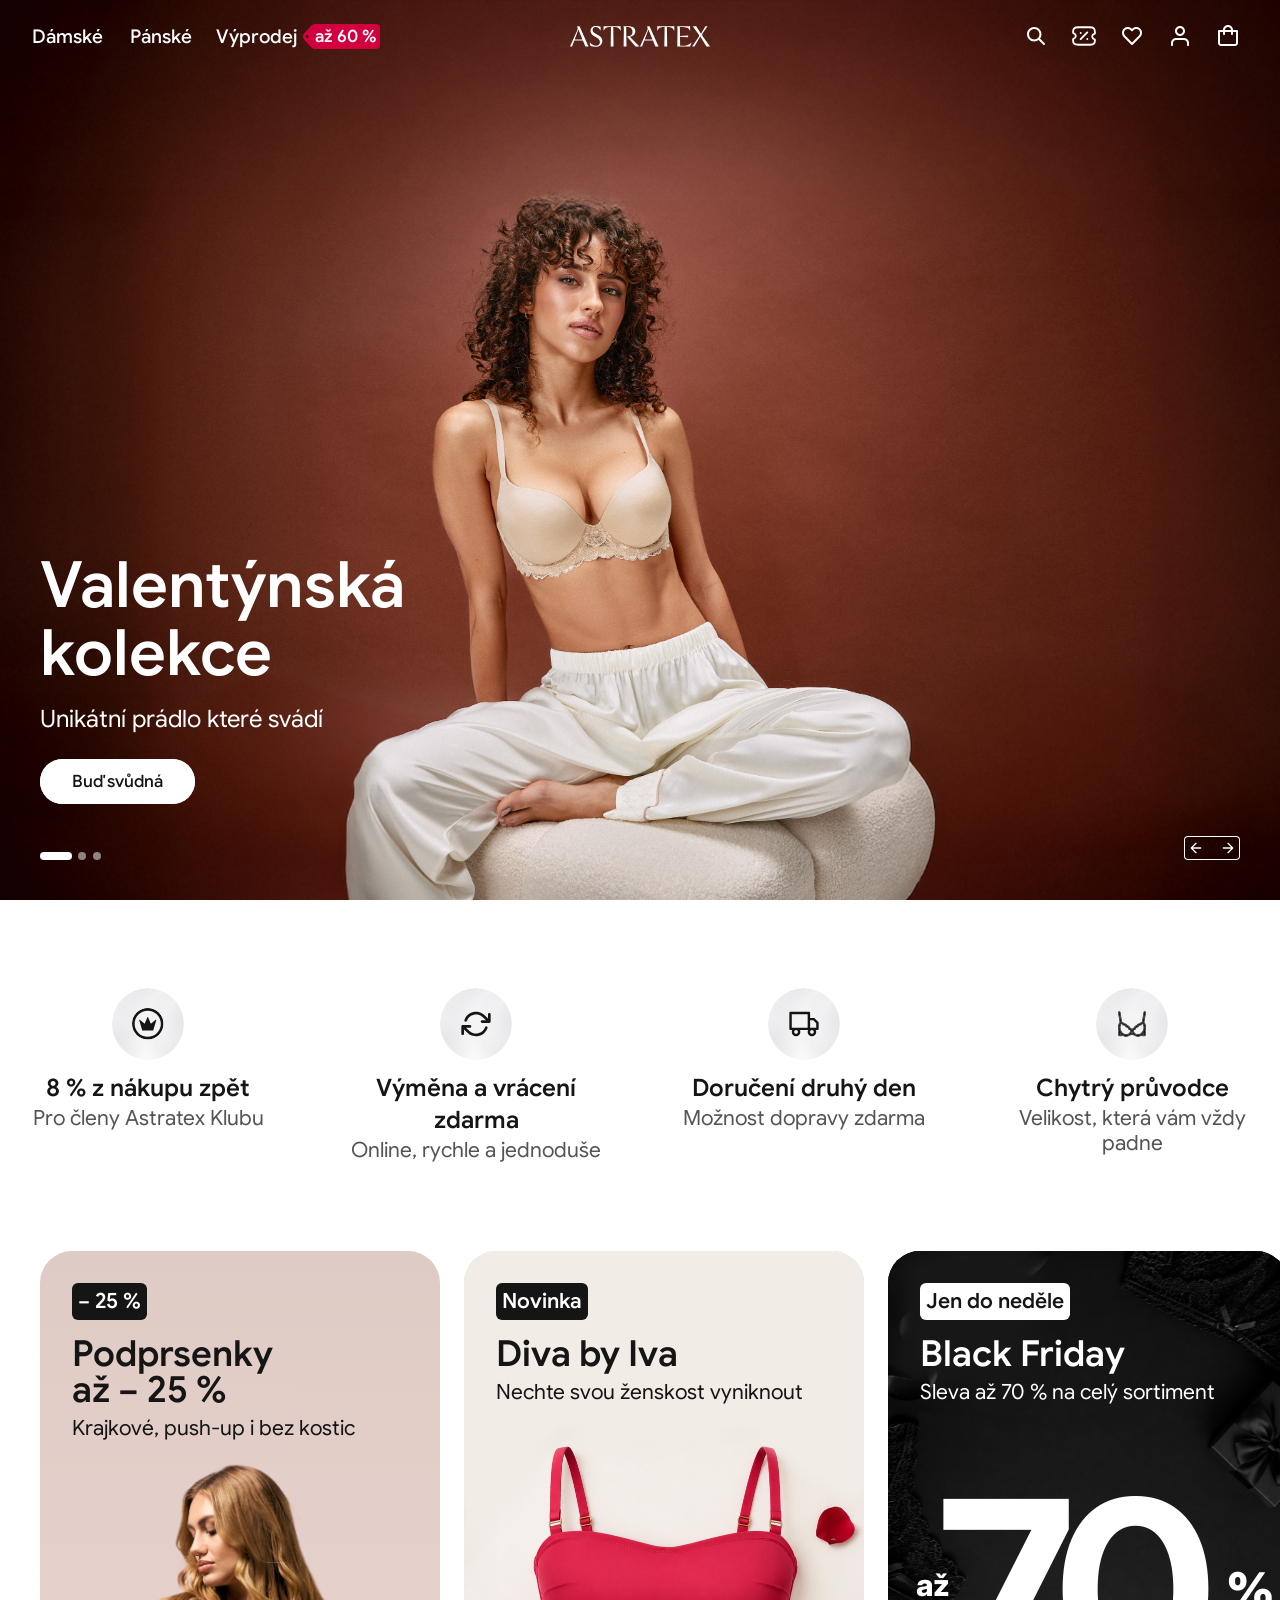
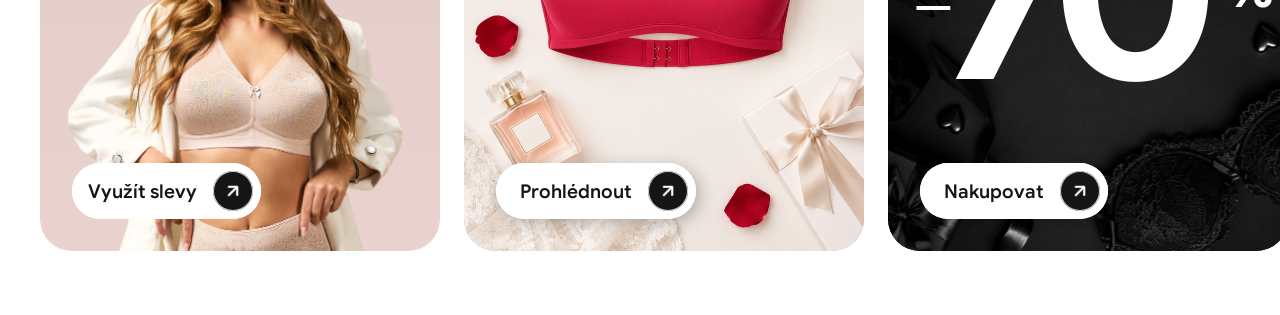
==== index.html @ abe383d7 "Kupónová karta pod USP a nadpisy na 36 Šestá karta (522:2642) před prázdnými placeholdery: tatáž fot" ====
<!DOCTYPE html>
<html lang="cs">
<head>
<meta charset="UTF-8">
<meta name="viewport" content="width=device-width, initial-scale=1">
<!-- Rozpracovaný prototyp: dostupný přes odkaz, ale ne přes vyhledávače. -->
<meta name="robots" content="noindex, nofollow">
<title>Astratex — Valentýnská kolekce</title>
<link rel="preconnect" href="https://fonts.googleapis.com">
<link rel="preconnect" href="https://fonts.gstatic.com" crossorigin>
<link href="https://fonts.googleapis.com/css2?family=Inter:wght@400;500;600&display=swap" rel="stylesheet">
<link rel="stylesheet" href="styles.css">
<noscript><style>
  /* The top bar is held hidden for its entrance, which the carousel script
     releases. With no script to release it, there is no entrance. */
  .page[data-intro="hold"] .topbar { opacity: 1; }
</style></noscript>
</head>
<body>

<!-- desktop 1920px_2 · 244:4380 (slide 1) / 209:15132 (slide 2)
     data-ink says which ink the current slide's photo calls for:
     "light" = white type over the dark photo, "dark" = near-black type
     over the ivory photo. The JS carousel flips it with the slide. -->
<div class="page" data-ink="light" data-intro="hold" data-hero="full" data-node-id="244:4380">

  <!-- ============ Frame 947 — HERO CAROUSEL · 244:4381 / 209:15134 ============ -->
  <section class="hero" data-node-id="244:4381" aria-roledescription="carousel" aria-label="Kampaně">

    <!-- Slides. Each one carries its own Figma crop (--zoom / --tx / --ty,
         see styles.css) so the photo sits exactly where the design puts it. -->
    <div class="hero__slides">
      <div class="hero__slide is-active" data-slide="0" data-ink="light"
           data-node-id="244:4382" data-name="d17221a_bezova_0837_Edit 1"
           role="group" aria-roledescription="slide" aria-label="1 z 3">
        <img src="assets/hero-1.png" alt="">
      </div>
      <div class="hero__slide" data-slide="1" data-ink="light"
           data-node-id="296:9612" data-name="6035_1_cernoruzova+6080_cernoruzova-19385_edit 2"
           role="group" aria-roledescription="slide" aria-label="2 z 3">
        <img src="assets/hero-3.jpg" alt="">
      </div>
      <div class="hero__slide" data-slide="2" data-ink="dark"
           data-node-id="209:15510" data-name="10910_slonovakost+10901_kal_slonovakost_0406_edit 1"
           role="group" aria-roledescription="slide" aria-label="3 z 3">
        <img src="assets/hero-2.png" alt="">
      </div>
    </div>

    <!-- 244:4383 / 209:15136 -->
    <div class="hero__inner" data-node-id="244:4383">

      <!-- 244:4384 / 209:15137
           Both slides' copy lives here, stacked in one grid cell and
           cross-faded with the photo. Each set is two title lines, one
           subtitle line and a CTA, so the block keeps the same height and
           its baseline stays put through the transition. Pagination sedí
           pod stackem, takže se nehýbe. -->
      <div class="hero__left" data-node-id="244:4384">
        <div data-node-id="244:4385">
          <!-- 244:4386 -->
          <div class="hero__stack" data-node-id="244:4386">

            <div class="hero__set is-active" data-for-slide="0">
              <!-- 244:4387 -->
              <div class="hero__copy" data-node-id="244:4387">
                <p class="hero__title" data-node-id="244:4388">Valentýnská kolekce</p>
                <p class="hero__subtitle" data-node-id="244:4389">Unikátní prádlo které svádí</p>
              </div>
              <!-- kód+cta · 244:4390 -->
              <div class="hero__ctaRow" data-node-id="244:4390">
                <a class="cta" href="#" data-node-id="244:4395">
                  <span class="cta__label" data-node-id="244:4396">Buď svůdná</span>
                </a>
              </div>
            </div>

            <div class="hero__set" data-for-slide="1">
              <!-- 296:9512 -->
              <div class="hero__copy" data-node-id="296:9512">
                <p class="hero__title" data-node-id="296:9513">Krajka,<br>která padne</p>
                <p class="hero__subtitle" data-node-id="296:9514">Sladěné sety podprsenek a kalhotek</p>
              </div>
              <!-- kód+cta · 296:9515 -->
              <div class="hero__ctaRow" data-node-id="296:9515">
                <a class="cta" href="#" data-node-id="296:9520">
                  <span class="cta__label" data-node-id="296:9521">Vybrat set</span>
                </a>
              </div>
            </div>

            <div class="hero__set" data-for-slide="2">
              <!-- 209:15140 -->
              <div class="hero__copy" data-node-id="209:15140">
                <p class="hero__title" data-node-id="209:15141">Nákupní dny<br>Astratex -25 %</p>
                <p class="hero__subtitle" data-node-id="209:15142">Vaše oblíbené kousky teď výhodněji</p>
              </div>
              <!-- kód+cta · 209:15143 -->
              <div class="hero__ctaRow" data-node-id="209:15143">
                <a class="cta" href="#" data-node-id="209:15148">
                  <span class="cta__label" data-node-id="209:15149">Nakupovat</span>
                </a>
              </div>
            </div>

          </div>

          <!-- Pagination dots · 342:2116 — nově pod tlačítkem, 40px od CTA.
               Jedna tečka na slide; aktivní se roztáhne z 8px tečky na 32px. -->
          <div class="dots" data-node-id="342:2116" role="tablist" aria-label="Slidy">
            <button class="dots__dot dots__dot--active" type="button" role="tab"
                    data-goto="0" aria-selected="true" aria-label="Slide 1" data-node-id="342:2117"></button>
            <button class="dots__dot" type="button" role="tab"
                    data-goto="1" aria-selected="false" aria-label="Slide 2" data-node-id="342:2118"></button>
            <button class="dots__dot" type="button" role="tab"
                    data-goto="2" aria-selected="false" aria-label="Slide 3" data-node-id="342:2119"></button>
          </div>
        </div>
      </div>

      <!-- Button / Sharp&Round · 344:3152 — 40 × 64 · pilulka · 1.5px bílý
           okraj · uvnitř tečka r4, která sjíždí dolů. Naznačuje, že se dá
           scrollovat; objeví se po pár sekundách a mizí, jakmile
           uživatel scrollne. -->
      <button class="scrollHint" type="button" data-scroll-hint
              aria-label="Posunout na obsah níže" data-node-id="344:3152">
        <span class="scrollHint__dot" aria-hidden="true"></span>
      </button>

      <!-- 244:4404 / 209:15157 -->
      <div class="hero__nav" data-node-id="244:4404">
        <!-- Pagination dots · 244:4405 / 209:15158 -->
        <div class="arrows" data-node-id="244:4405">
          <button class="arrows__btn" type="button" data-dir="-1" aria-label="Předchozí slide" data-node-id="244:4406">
            <span class="arrows__icon" data-node-id="244:4407"><img src="assets/icon-arrow-left-2.svg" alt=""></span>
          </button>
          <button class="arrows__btn arrows__btn--flip" type="button" data-dir="1" aria-label="Další slide" data-node-id="244:4408">
            <span class="arrows__icon" data-node-id="244:4409"><img src="assets/icon-arrow-left-2.svg" alt=""></span>
          </button>
        </div>
      </div>

    </div>
  </section>

  <!-- ============ Header / Top Bar / XL-XXL · 244:4434 / 209:15189 ============
       Icons ship as two exported sets — white (244:*) and near-black (209:*) —
       stacked and cross-faded, since each SVG carries its own baked-in fill. -->
  <header class="topbar" data-node-id="244:4434" data-name="Header / Top Bar / XL-XXL">

    <!-- Frame 848 · 244:4435 -->
    <div class="topbar__side" data-node-id="244:4435">

      <!-- Top Bar Item · 375:2973 — jen v mobilní šířce; na desktopu jsou
           místo něj odkazy Dámské / Pánské / Výprodej. -->
      <button class="action topbar__burger" type="button" aria-label="Menu"
              data-mobile-menu-trigger aria-haspopup="dialog" aria-expanded="false"
              aria-controls="mobile-menu" data-node-id="375:2973">
        <span class="action__icon inkSwap">
          <img class="ink ink--light" src="assets/ink-light/icon-burger.svg" alt="">
          <img class="ink ink--dark" src="assets/ink-dark/icon-burger.svg" alt="">
        </span>
      </button>

      <!-- Frame 26080071 · 244:4436 -->
      <nav class="topbar__nav" data-node-id="244:4436">
        <!-- Frame 260801354 · 244:4440 -->
        <div class="topbar__links" data-node-id="244:4440">
          <button class="topbar__link" type="button" data-menu-trigger data-text="Dámské"
                  aria-expanded="false" aria-controls="megamenu-damske"
                  data-node-id="244:4441"><span class="topbar__linkText">Dámské</span></button>
          <a class="topbar__link" href="#" data-node-id="244:4442"><span class="topbar__linkText">Pánské</span></a>
          <!-- Frame 26080109 · 244:4443 -->
          <div class="topbar__linkGroup" data-node-id="244:4443">
            <a class="topbar__link" href="#" data-node-id="244:4444"><span class="topbar__linkText">Výprodej</span></a>
            <!-- Category Tag · 244:4445 — same in both inks -->
            <div class="tag" data-node-id="244:4445" data-name="Category Tag">
              <div class="tag__arrow" data-node-id="244:4446" data-name="Vecotr_tag">
                <img src="assets/tag-arrow.svg" alt="">
              </div>
              <div class="tag__body" data-node-id="244:4448">
                <span class="tag__text" data-node-id="244:4449">až 60 %</span>
              </div>
            </div>
          </div>
        </div>

      </nav>
    </div>

    <!-- Frame 26080101 · 244:4453 -->
    <div class="topbar__logo" data-node-id="244:4453">
      <button type="button" class="logo inkSwap" data-node-id="244:4454" data-name="Logo"
              data-hero-toggle aria-pressed="false" aria-label="Astratex – přepnout rozložení hero">
        <img class="ink ink--light" src="assets/ink-light/logo.svg" alt="Astratex">
        <img class="ink ink--dark" src="assets/ink-dark/logo.svg" alt="">
      </button>
    </div>

    <!-- Frame 1422 · 244:4455 -->
    <div class="topbar__side topbar__side--end" data-node-id="244:4455">
      <!-- Frame 1346 · 244:4456 -->
      <div class="topbar__actions" data-node-id="244:4456">
        <!-- Top Bar Item · 342:2174 — hledání je nově jen ikona vpravo -->
        <button class="action action--rounded" type="button" aria-label="Hledat"
                data-search-trigger aria-haspopup="dialog" aria-expanded="false"
                aria-controls="search-panel" data-node-id="342:2174">
          <span class="action__icon inkSwap" data-node-id="342:2175">
            <img class="ink ink--light" src="assets/ink-light/icon-search.svg" alt="">
            <img class="ink ink--dark" src="assets/ink-dark/icon-search.svg" alt="">
          </span>
        </button>
        <button class="action action--rounded" type="button" aria-label="Kupóny" data-node-id="244:4458"
                data-drawer-trigger aria-haspopup="dialog" aria-expanded="false" aria-controls="drawer-coupons">
          <span class="action__icon inkSwap" data-node-id="244:4459">
            <img class="ink ink--light" src="assets/ink-light/icon-coupon.svg" alt="">
            <img class="ink ink--dark" src="assets/ink-dark/icon-coupon.svg" alt="">
          </span>
        </button>
        <button class="action" type="button" aria-label="Oblíbené" data-node-id="244:4463">
          <span class="action__icon inkSwap" data-node-id="I244:4463;2152:10684">
            <img class="ink ink--light" src="assets/ink-light/icon-heart.svg" alt="">
            <img class="ink ink--dark" src="assets/ink-dark/icon-heart.svg" alt="">
          </span>
        </button>
        <button class="action" type="button" aria-label="Účet" data-node-id="244:4462">
          <span class="action__icon inkSwap" data-node-id="I244:4462;2152:10684">
            <img class="ink ink--light" src="assets/ink-light/icon-user.svg" alt="">
            <img class="ink ink--dark" src="assets/ink-dark/icon-user.svg" alt="">
          </span>
        </button>
        <button class="action" type="button" aria-label="Košík" data-node-id="244:4464">
          <span class="action__icon inkSwap" data-node-id="I244:4464;2152:10684">
            <img class="ink ink--light" src="assets/ink-light/icon-bag.svg" alt="">
            <img class="ink ink--dark" src="assets/ink-dark/icon-bag.svg" alt="">
          </span>
        </button>

        <!-- Tooltip ke kupónům · 309:10360 — vyjede sám po dojetí hlavičky,
             ikonka pod ním přitom drží svůj hover stav. Karta je klikací
             (otevře stejný šuplík jako ikonka), křížek ji jen zavře. -->
        <div class="tip" data-coupon-tip data-node-id="309:10360">
          <button class="tip__card" type="button" data-tip-open
                  aria-label="Otevřít kupónové centrum" data-node-id="309:10362">
            <span class="tip__title" data-node-id="309:10363">Kupónové centrum</span>
            <span class="tip__text" data-node-id="309:10364">Všechny <span class="tip__link">kupóny</span> na jednom místě.</span>
          </button>
          <button class="tip__close" type="button" data-tip-close
                  aria-label="Zavřít" data-node-id="309:10365">
            <span class="tip__closeIcon" data-node-id="309:10366">
              <img src="assets/icon-cross-16.svg" alt="">
            </span>
          </button>
        </div>
      </div>
    </div>
  </header>

  <!-- ============ Mega menu — Dámské · 184:13463 ============
       Fixed under the top bar, on the same centred canvas. The overlay dims
       everything beneath it while the menu is open; header, sheet and overlay
       are driven together by menu.js. -->
  <div class="menu-overlay" data-menu-overlay aria-hidden="true"></div>

  <div class="megamenu" id="megamenu-damske" role="region" aria-label="Dámské"
       aria-hidden="true" data-node-id="184:13463">
    <div class="megamenu__inner">

      <!-- Frame 26080142 · 184:13464 — w 260 · col · gap 32 -->
      <div class="megamenu__primary megamenu__reveal" style="--i: 0" data-node-id="184:13464">
        <ul class="megamenu__cats">
          <li>
            <!-- Frame 26080148 · 184:13465 — gap 6 -->
            <a class="megamenu__cat megamenu__cat--current" href="#" data-node-id="184:13465">
              <span data-node-id="184:13466">Podprsenky</span>
              <img class="megamenu__catArrow" src="assets/menu/icon-arrow-right.svg" alt=""
                   data-node-id="184:13467" data-name="Icons / 24 / Arrow Right">
            </a>
          </li>
          <li><a class="megamenu__cat" href="#" data-node-id="184:13468"><span>Kalhotky</span><span class="megamenu__catHover" aria-hidden="true"></span></a></li>
          <li><a class="megamenu__cat" href="#" data-node-id="184:13469"><span>Plavky</span><span class="megamenu__catHover" aria-hidden="true"></span></a></li>
          <li><a class="megamenu__cat" href="#" data-node-id="184:13470"><span>Noční prádlo</span><span class="megamenu__catHover" aria-hidden="true"></span></a></li>
          <li><a class="megamenu__cat" href="#" data-node-id="184:13471"><span>Spodní prádlo</span><span class="megamenu__catHover" aria-hidden="true"></span></a></li>
          <li><a class="megamenu__cat" href="#" data-node-id="184:13472"><span>Oblečení</span><span class="megamenu__catHover" aria-hidden="true"></span></a></li>
          <li><a class="megamenu__cat megamenu__cat--sale" href="#" data-node-id="184:13473"><span>Výprodej</span><span class="megamenu__catHover" aria-hidden="true"></span></a></li>
          <li><a class="megamenu__cat megamenu__cat--happy" href="#" data-node-id="184:13474"><span>Šťastná stovka</span><span class="megamenu__catHover" aria-hidden="true"></span></a></li>
        </ul>

        <!-- Vector 1 · 208:14437 — 260 × 0, 1px N300 -->
        <span class="megamenu__divider" data-node-id="208:14437" aria-hidden="true">
          <img src="assets/menu/divider.svg" alt="">
        </span>

        <!-- Podle výztuže · 208:14438 — w 240 · gap 20 -->
        <div class="megamenu__group" data-node-id="208:14438">
          <p class="megamenu__label" data-node-id="208:14439">Pro zákazníky</p>
          <ul class="megamenu__links" data-node-id="208:14440">
            <li><a href="#" data-node-id="208:14441">Výměna a vrácení</a></li>
            <li><a href="#" data-node-id="208:14444">Kontakt</a></li>
            <li><a href="#" data-node-id="208:14447">Magazín</a></li>
          </ul>
        </div>
      </div>

      <!-- Frame 26080139 · 184:13475 — flex 1 · gap 80 -->
      <div class="megamenu__lists" data-node-id="184:13475">

        <!-- Podle výztuže · 184:13476 — w 240 · gap 20 -->
        <div class="megamenu__group megamenu__reveal" style="--i: 1" data-node-id="184:13476">
          <p class="megamenu__label" data-node-id="184:13477">Typ</p>
          <ul class="megamenu__links" data-node-id="184:13478">
            <li><a href="#" data-node-id="184:13479">Klasické</a></li>
            <li><a href="#" data-node-id="184:13482">Push-up</a></li>
            <li><a href="#" data-node-id="184:13485">Plunge</a></li>
            <li><a href="#" data-node-id="184:13488">Balconette &amp; Bardot</a></li>
            <li><a href="#" data-node-id="184:13491">Bralette</a></li>
            <li><a href="#" data-node-id="184:13494">Bez ramínek</a></li>
            <li><a href="#" data-node-id="184:13497">Doplňky</a></li>
          </ul>
        </div>

        <!-- Podle střihu · 184:13500 — w 240 · gap 20 -->
        <div class="megamenu__group megamenu__reveal" style="--i: 2" data-node-id="184:13500">
          <p class="megamenu__label" data-node-id="184:13501">Styl a funkce</p>
          <ul class="megamenu__links" data-node-id="184:13502">
            <li><a href="#" data-node-id="184:13503">Sportovní</a></li>
            <li><a href="#" data-node-id="184:13506">Kojicí</a></li>
            <li><a href="#" data-node-id="184:13509">Po ablaci</a></li>
            <li><a href="#" data-node-id="184:13512">Svůdné</a></li>
            <li><a href="#" data-node-id="184:13515">Zmenšující</a></li>
            <li><a href="#" data-node-id="184:13518">Nalepovací</a></li>
          </ul>
        </div>

        <!-- Frame 26080115 · 184:13521 — w 272 · gap 20 -->
        <div class="megamenu__group megamenu__group--search megamenu__reveal" style="--i: 3" data-node-id="184:13521">
          <p class="megamenu__label" data-node-id="184:13522">Lidé často hledají</p>
          <!-- Frame 26080149 · 184:13523 — wrap · gap 16 -->
          <ul class="megamenu__chips" data-node-id="184:13523">
            <li><a class="megamenu__chip" href="#" data-node-id="184:13524" data-name="Kategory">
              <img src="assets/menu/icon-search.svg" alt="" data-node-id="184:13525">
              <span data-node-id="184:13526">Bez kostic</span></a></li>
            <li><a class="megamenu__chip" href="#" data-node-id="184:13527" data-name="Kategory">
              <img src="assets/menu/icon-search.svg" alt="" data-node-id="184:13528">
              <span data-node-id="184:13529">Krajkové</span></a></li>
            <li><a class="megamenu__chip" href="#" data-node-id="184:13530" data-name="Kategory">
              <img src="assets/menu/icon-search.svg" alt="" data-node-id="184:13531">
              <span data-node-id="184:13532">Bezešvé</span></a></li>
            <li><a class="megamenu__chip" href="#" data-node-id="184:13533" data-name="Kategory">
              <img src="assets/menu/icon-search.svg" alt="" data-node-id="184:13534">
              <span data-node-id="184:13535">Nevyztužené krajkové</span></a></li>
          </ul>
        </div>
      </div>

      <!-- Frame 26080146 · 184:13536 — col · gap 32 · 400 × 225 tiles -->
      <div class="megamenu__promos megamenu__reveal" style="--i: 4" data-node-id="184:13536">
        <a class="searchBanner searchBanner--lace" href="#" data-node-id="184:13537">
          <span class="searchBanner__layers" aria-hidden="true">
            <span class="searchBanner__art searchBanner__art--lace">
              <img src="assets/banners/banner-lace-scene.png" alt="">
              <img src="assets/banners/banner-lace-model.png" alt="">
            </span>
          </span>
          <span class="searchBanner__text">
            <span class="searchBanner__title">Sleva 20 %</span>
            <span class="searchBanner__sub">na krajkové<br>spodní prádlo</span>
          </span>
          <span class="searchBanner__go" aria-hidden="true">
            <img src="assets/search/icon-arrow-right-20.svg" alt="">
          </span>
        </a>
        <a class="searchBanner searchBanner--sale" href="#" data-node-id="184:13538">
          <span class="searchBanner__layers" aria-hidden="true">
            <span class="searchBanner__art searchBanner__art--chair">
              <img src="assets/banners/banner-sale-chair.png" alt="">
            </span>
            <span class="searchBanner__art searchBanner__art--model">
              <img src="assets/banners/banner-sale-model.png" alt="">
            </span>
          </span>
          <span class="searchBanner__text searchBanner__text--wide">
            <span class="searchBanner__title">Sleva až 30 %</span>
            <span class="searchBanner__sub">na nezlevněné</span>
          </span>
          <span class="searchBanner__go" aria-hidden="true">
            <img src="assets/search/icon-arrow-right-20.svg" alt="">
          </span>
        </a>
      </div>

    </div>
  </div>

  <!-- ============ Drawer — Dostupné kupóny · Frame 4686 · 227:2570 ============
       460 × viewport height, fixed to the right edge. Opened by the coupon
       icon in the top bar; slides in from the right over a dimmer. Driven
       by drawer.js. -->
  <div class="drawer-overlay" data-drawer-overlay aria-hidden="true"></div>

  <aside class="drawer" id="drawer-coupons" role="dialog" aria-modal="true"
         aria-labelledby="drawer-coupons-title" aria-hidden="true" data-node-id="227:2570">

    <!-- Frame 260801335 · 227:2571 — pt24 · px24 · close right -->
    <div class="drawer__top drawer__reveal" style="--i: 0" data-node-id="227:2571">
      <button class="drawer__close" type="button" data-drawer-close
              aria-label="Zavřít" data-node-id="227:2572" data-name="Button / Round">
        <span class="drawer__closeIcon" aria-hidden="true" data-node-id="I227:2572;1980:392"></span>
      </button>
    </div>

    <!-- Frame 4652 · 227:2573 — scrolls · px32 · gap 27 -->
    <div class="drawer__scroll">
      <div class="drawer__content" data-node-id="227:2573">
        <h2 class="drawer__title drawer__reveal" style="--i: 0" id="drawer-coupons-title" data-node-id="227:2575">Dostupné kupóny</h2>

        <!-- 227:2578 — 396 · N50 · 1px N300 · r16 -->
        <article class="coupon drawer__reveal" style="--i: 1" data-node-id="227:2578">
          <div class="coupon__body" data-node-id="227:2579">
            <div class="coupon__meta" data-node-id="227:2589">
              <div class="coupon__lead" data-node-id="227:2590">
                <a class="coupon__category" href="#" data-node-id="227:2591">PODPRSENKY</a>
              </div>
              <span class="coupon__tag" data-node-id="233:2678" data-name="Property Tag">
                <img src="assets/drawer/icon-clock.svg" alt="" data-node-id="233:2679">
                <span data-node-id="233:2680">Končí za 2&nbsp;dny</span>
              </span>
            </div>
            <div class="coupon__text" data-node-id="227:2586">
              <h3 class="coupon__title" data-node-id="227:2587">25&nbsp;% na podprsenky</h3>
              <p class="coupon__desc" data-node-id="227:2588">Platí při nákupu nad 1&nbsp;499&nbsp;Kč. Nevztahuje se na slevy a produkty s označením PREMIUM nebo BESTSELLER.</p>
            </div>
          </div>
          <div class="coupon__actions" data-node-id="227:2593">
            <button class="coupon__code coupon__code--purple" type="button" data-node-id="227:2595">PODPRSENKY25</button>
            <button class="coupon__activate" type="button" data-node-id="227:2596">Aktivovat kupon</button>
          </div>
        </article>
        <!-- 227:2597 — 396 · N50 · 1px N300 · r16 -->
        <article class="coupon drawer__reveal" style="--i: 2" data-node-id="227:2597">
          <div class="coupon__body" data-node-id="227:2598">
            <div class="coupon__meta" data-node-id="233:2685">
              <div class="coupon__lead" data-node-id="233:2686">
                <a class="coupon__category" href="#" data-node-id="233:2687">PLAVKY</a>
              </div>
              <span class="coupon__validity" data-node-id="233:2693">do 30.9.</span>
            </div>
            <div class="coupon__text" data-node-id="227:2601">
              <h3 class="coupon__title" data-node-id="227:2603">50&nbsp;% na dvojdílné plavky</h3>
              <p class="coupon__desc" data-node-id="227:2604">Platí při nákupu nad 1&nbsp;499&nbsp;Kč.</p>
            </div>
          </div>
          <div class="coupon__actions" data-node-id="227:2609">
            <button class="coupon__code coupon__code--blue" type="button" data-node-id="227:2611">PLAVKY50</button>
            <button class="coupon__activate" type="button" data-node-id="227:2612">Aktivovat kupon</button>
          </div>
        </article>
        <!-- 227:2613 — 396 · N50 · 1px N300 · r16 -->
        <article class="coupon drawer__reveal" style="--i: 3" data-node-id="227:2613">
          <div class="coupon__body" data-node-id="227:2614">
            <div class="coupon__meta" data-node-id="233:2699">
              <div class="coupon__lead" data-node-id="233:2700">
                <a class="coupon__category" href="#" data-node-id="233:2701">DOPRAVA</a>
              </div>
              <span class="coupon__validity" data-node-id="233:2707">Bez omezení</span>
            </div>
            <div class="coupon__text" data-node-id="227:2617">
              <h3 class="coupon__title" data-node-id="227:2619">Doprava zdarma</h3>
              <p class="coupon__desc" data-node-id="227:2620">Platí při nákupu nad 500&nbsp;Kč.</p>
            </div>
          </div>
          <div class="coupon__actions" data-node-id="227:2621">
            <button class="coupon__code coupon__code--neutral" type="button" data-node-id="227:2623">DOPRAVAZDARMA</button>
            <span class="coupon__activate coupon__activate--active" data-node-id="227:2624">
              <img src="assets/drawer/icon-check.svg" alt="" data-node-id="227:2624-icon">Aktivní
            </span>
          </div>
        </article>
        <!-- 233:2713 — 396 · N50 · 1px N300 · r16 -->
        <article class="coupon drawer__reveal" style="--i: 4" data-node-id="233:2713">
          <div class="coupon__body" data-node-id="233:2714">
            <div class="coupon__meta" data-node-id="233:2715">
              <div class="coupon__lead" data-node-id="233:2716">
                <a class="coupon__category" href="#" data-node-id="233:2717">PLAVKY</a>
              </div>
              <span class="coupon__validity" data-node-id="233:2723">do 30.9.</span>
            </div>
            <div class="coupon__text" data-node-id="233:2724">
              <h3 class="coupon__title" data-node-id="233:2726">50&nbsp;% na dvojdílné plavky</h3>
              <p class="coupon__desc" data-node-id="233:2727">Platí při nákupu nad 1&nbsp;499&nbsp;Kč.</p>
            </div>
          </div>
          <div class="coupon__actions" data-node-id="233:2728">
            <button class="coupon__code coupon__code--blue" type="button" data-node-id="233:2730">PLAVKY50</button>
            <button class="coupon__activate" type="button" data-node-id="233:2731">Aktivovat kupon</button>
          </div>
        </article>
        <!-- 233:2740 — 396 · N50 · 1px N300 · r16 -->
        <article class="coupon drawer__reveal" style="--i: 5" data-node-id="233:2740">
          <div class="coupon__body" data-node-id="233:2741">
            <div class="coupon__meta" data-node-id="233:2742">
              <div class="coupon__lead" data-node-id="233:2743">
                <a class="coupon__category" href="#" data-node-id="233:2744">DOPRAVA</a>
              </div>
              <span class="coupon__validity" data-node-id="233:2746">do 30.9.</span>
            </div>
            <div class="coupon__text" data-node-id="233:2747">
              <h3 class="coupon__title" data-node-id="233:2749">Doprava zdarma</h3>
              <p class="coupon__desc" data-node-id="233:2750">Platí při nákupu nad 500&nbsp;Kč.</p>
            </div>
          </div>
          <div class="coupon__actions" data-node-id="233:2751">
            <button class="coupon__code coupon__code--neutral" type="button" data-node-id="233:2753">DOPRAVAZDARMA</button>
            <span class="coupon__activate coupon__activate--active" data-node-id="233:2754">
              <img src="assets/drawer/icon-check.svg" alt="" data-node-id="233:2754-icon">Aktivní
            </span>
          </div>
        </article>
      </div>
    </div>

    <!-- Rectangle 2625 · 227:2627 — 283px white fade: more below -->
    <div class="drawer__fade" aria-hidden="true" data-node-id="227:2627"></div>

    <!-- Rectangle 8 · 227:2626 — 4 × 64 thumb, 6px from the edge -->
    <div class="drawer__track" aria-hidden="true">
      <div class="drawer__thumb" data-node-id="227:2626"></div>
    </div>
  </aside>


  <!-- ============ Mobilní menu — step 11 · 375:2566 ============
       Otevírá hamburger. Překrývá celou obrazovku včetně lišty, proto má
       vlastní horní řádek s hledáním a křížkem. Existuje jen v mobilní
       šířce; na desktopu je místo něj mega menu. -->
  <div class="mobileMenu" id="mobile-menu" role="dialog" aria-modal="true"
       aria-label="Menu" aria-hidden="true" data-mobile-menu data-level="root"
       data-node-id="375:2566">

    <!-- První úroveň · 375:2566 -->
    <div class="mobileMenu__level" data-level-panel="root">
    <div class="mobileMenu__sheet" data-node-id="375:2572">

      <!-- 375:2573 — řádek na místě hlavičky: hledání vlevo, křížek vpravo -->
      <div class="mobileMenu__top" data-node-id="375:2573">
        <button class="mobileMenu__search" type="button" data-submenu="search"
                data-node-id="375:2575">
          <span class="mobileMenu__searchIcon" aria-hidden="true" data-node-id="375:2576">
            <img src="assets/search/icon-search-20.svg" alt="">
          </span>
          <span class="mobileMenu__searchText" data-node-id="375:2577">Hledat produkt</span>
        </button>
        <button class="mobileMenu__close" type="button" data-mobile-menu-close
                aria-label="Zavřít menu" data-node-id="375:2580">
          <span class="mobileMenu__closeIcon" aria-hidden="true">
            <img src="assets/search/icon-cross-24.svg" alt="">
          </span>
        </button>
      </div>

      <!-- 375:2590 — záložky a pod nimi kategorie -->
      <div class="mobileMenu__block" data-node-id="375:2590">
        <div class="mobileTabs" role="tablist" aria-label="Oddělení" data-node-id="375:2591">
          <button class="mobileTab is-active" type="button" role="tab"
                  aria-selected="true" data-node-id="375:2592">Dámské</button>
          <button class="mobileTab" type="button" role="tab"
                  aria-selected="false" data-node-id="375:2593">Pánské</button>
          <button class="mobileTab" type="button" role="tab"
                  aria-selected="false" data-node-id="375:2597">
            <span>Výprodej</span>
            <span class="tag" aria-hidden="true" data-node-id="375:2599">
              <span class="tag__arrow"><img src="assets/tag-arrow.svg" alt=""></span>
              <span class="tag__body"><span class="tag__text">až 60 %</span></span>
            </span>
          </button>
        </div>

        <nav class="mobileCats" aria-label="Kategorie" data-node-id="375:2602">
          <button class="mobileCat" type="button" data-submenu="bras"
                  aria-haspopup="true" data-node-id="375:2603">Podprsenky</button>
          <a class="mobileCat" href="#" data-node-id="375:2606">Kalhotky</a>
          <a class="mobileCat" href="#" data-node-id="375:2609">Plavky</a>
          <a class="mobileCat" href="#" data-node-id="375:2612">Noční prádlo</a>
          <a class="mobileCat" href="#" data-node-id="375:2615">Spodní prádlo</a>
          <a class="mobileCat" href="#" data-node-id="375:2618">Oblečení</a>
          <a class="mobileCat mobileCat--sale" href="#" data-node-id="375:2621">Výprodej</a>
          <a class="mobileCat mobileCat--happy" href="#" data-node-id="375:2623">Šťastná stovka</a>
        </nav>
      </div>

      <!-- 375:2625 — tytéž bannery jako ve vyhledávání -->
      <div class="mobileMenu__tiles" data-node-id="375:2625">
        <a class="searchBanner searchBanner--lace" href="#" data-node-id="375:2626">
          <span class="searchBanner__layers" aria-hidden="true">
            <span class="searchBanner__art searchBanner__art--lace">
              <img src="assets/banners/banner-lace-scene.png" alt="">
              <img src="assets/banners/banner-lace-model.png" alt="">
            </span>
          </span>
          <span class="searchBanner__text">
            <span class="searchBanner__title">Sleva 20 %</span>
            <span class="searchBanner__sub">na krajkové<br>spodní prádlo</span>
          </span>
          <span class="searchBanner__go" aria-hidden="true">
            <img src="assets/search/icon-arrow-right-20.svg" alt="">
          </span>
        </a>
        <a class="searchBanner searchBanner--sale" href="#" data-node-id="375:2627">
          <span class="searchBanner__layers" aria-hidden="true">
            <span class="searchBanner__art searchBanner__art--chair">
              <img src="assets/banners/banner-sale-chair.png" alt="">
            </span>
            <span class="searchBanner__art searchBanner__art--model">
              <img src="assets/banners/banner-sale-model.png" alt="">
            </span>
          </span>
          <span class="searchBanner__text searchBanner__text--wide">
            <span class="searchBanner__title">Sleva až 30 %</span>
            <span class="searchBanner__sub">na nezlevněné</span>
          </span>
          <span class="searchBanner__go" aria-hidden="true">
            <img src="assets/search/icon-arrow-right-20.svg" alt="">
          </span>
        </a>
      </div>

      <!-- 375:2628 -->
      <div class="mobileMenu__block" data-node-id="375:2628">
        <span class="mobileMenu__label" data-node-id="375:2633">pro zákazníky</span>
        <nav class="mobileLinks" data-node-id="375:2635">
          <a class="mobileLink" href="#" data-node-id="375:2636">Přihlášení</a>
          <a class="mobileLink" href="#" data-node-id="375:2639">Oblíbené</a>
          <a class="mobileLink" href="#" data-node-id="375:2642">Výměna a vrácení</a>
          <a class="mobileLink" href="#" data-node-id="375:2645">Poradna velikosti</a>
          <a class="mobileLink" href="#" data-node-id="375:2648">Astratex Magazín</a>
        </nav>
      </div>

      <!-- 375:2651 -->
      <div class="mobileMenu__block" data-node-id="375:2651">
        <div class="mobileMenu__labelRow" data-node-id="375:2652">
          <span class="mobileMenu__label" data-node-id="375:2653">zákaznická podpora</span>
          <span class="mobileMenu__label" data-node-id="375:2654">(Po-Pá 8.00 - 18.00)</span>
        </div>
        <nav class="mobileLinks" data-node-id="375:2655">
          <a class="mobileLink" href="tel:+420491204304" data-node-id="375:2656">491 204 304</a>
          <a class="mobileLink" href="mailto:info@astratex.cz" data-node-id="375:2659">info@astratex.cz</a>
          <a class="mobileLink" href="#" data-node-id="375:2662">Whatsapp (+420 491 204 304)</a>
        </nav>
      </div>
    </div>
    </div>

    <!-- Hledání — step4 · 375:2665. Další úroveň téhož zásobníku, takže
         vjíždí zprava stejně jako kategorie a šipka vrací do menu. -->
    <div class="mobileMenu__level mobileMenu__level--sub" data-level-panel="search"
         aria-hidden="true" data-node-id="375:2665">
      <div class="mobileMenu__sheet" data-node-id="375:2671">

        <div class="mobileMenu__top" data-node-id="375:2672">
          <button class="mobileMenu__back" type="button" data-mobile-menu-back>
            <span class="mobileMenu__backIcon" aria-hidden="true" data-node-id="375:2675">
              <img src="assets/menu/icon-arrow-left.svg" alt="">
            </span>
            <span class="mobileMenu__backText" data-node-id="375:2676">Dámské</span>
          </button>
          <button class="mobileMenu__close" type="button" data-mobile-menu-close
                  aria-label="Zavřít menu" data-node-id="375:2679">
            <span class="mobileMenu__closeIcon" aria-hidden="true">
              <img src="assets/search/icon-cross-24.svg" alt="">
            </span>
          </button>
        </div>

        <!-- 375:2689 — pole, historie, doporučené a bannery po 40 -->
        <div class="mobileFind" data-query="0" data-node-id="375:2689">

          <!-- 375:2690 — pole s linkou N900 pod ním -->
          <div class="mobileFind__bar" data-node-id="375:2690">
            <span class="mobileFind__icon" aria-hidden="true" data-node-id="375:2691">
              <img src="assets/search/icon-search-20.svg" alt="">
            </span>
            <input class="mobileFind__input" type="search" placeholder="Hledat produkt"
                   aria-label="Hledat produkt" data-mobile-find-input data-node-id="444:3517">
            <button class="mobileFind__wipe" type="button" data-mobile-find-wipe
                    data-node-id="491:3755">Smazat</button>
          </div>

          <!-- Výchozí obsah: historie a doporučené · 444:3384 -->
          <div class="mobileFind__state" data-state="idle">

          <!-- 375:2694 -->
          <div class="mobileFind__block" data-node-id="375:2694">
            <div class="mobileFind__head" data-node-id="375:2695">
              <span class="mobileMenu__label" data-node-id="375:2701">Naposledy hledané</span>
              <button class="mobileFind__clear" type="button" data-node-id="375:2703">Vymazat historii</button>
            </div>
            <div class="mobileFind__chips" data-node-id="491:3739">
              <a class="mobileChip" href="#" data-node-id="375:2705">
                <span class="mobileFind__chipIcon" aria-hidden="true"><img src="assets/search/icon-search-20.svg" alt=""></span>
                podprsenka push up
              </a>
              <a class="mobileChip" href="#" data-node-id="491:3743">
                <span class="mobileFind__chipIcon" aria-hidden="true"><img src="assets/search/icon-search-20.svg" alt=""></span>
                plavky
              </a>
              <a class="mobileChip" href="#" data-node-id="491:3746">
                <span class="mobileFind__chipIcon" aria-hidden="true"><img src="assets/search/icon-search-20.svg" alt=""></span>
                kalhotky
              </a>
            </div>
          </div>

          <!-- 442:3319 -->
          <div class="mobileFind__block" data-node-id="442:3319">
            <span class="mobileMenu__label" data-node-id="442:3324">Doporučené</span>
            <div class="mobileHits" data-node-id="442:3326">
            <a class="mobileHit" href="#" data-node-id="442:3327">
              <span class="mobileHit__thumb">
                <img src="assets/products/lady-belle-brazilky-04.jpg" alt="" loading="lazy">
              </span>
              <span class="mobileHit__meta">
                <span class="mobileHit__name">Krajkové kalhotky lady Belle</span>
                <span class="mobileHit__variant">Klasické kalhotky</span>
                <span class="mobileHit__price">
                  <span class="mobileHit__now">490&nbsp;Kč</span>
                  <span class="mobileHit__was">645&nbsp;Kč</span>
                  <span class="mobileHit__off">-40&nbsp;%</span>
                </span>
              </span>
            </a>
            <a class="mobileHit" href="#" data-node-id="442:3343">
              <span class="mobileHit__thumb">
                <img src="assets/products/iris-lace-rose-podprsenka-01.jpg" alt="" loading="lazy">
              </span>
              <span class="mobileHit__meta">
                <span class="mobileHit__name">Krajková podprsenka Iris Lace</span>
                <span class="mobileHit__variant">Klasické kalhotky</span>
                <span class="mobileHit__price">
                  <span class="mobileHit__now">490&nbsp;Kč</span>
                  <span class="mobileHit__was">645&nbsp;Kč</span>
                  <span class="mobileHit__off">-40&nbsp;%</span>
                </span>
              </span>
            </a>
            <a class="mobileHit" href="#" data-node-id="442:3359">
              <span class="mobileHit__thumb">
                <img src="assets/products/fantastic-double-push-up-03.jpg" alt="" loading="lazy">
              </span>
              <span class="mobileHit__meta">
                <span class="mobileHit__name">Krajková podprsenka Doble push-up</span>
                <span class="mobileHit__variant">Klasické kalhotky</span>
                <span class="mobileHit__price">
                  <span class="mobileHit__now">490&nbsp;Kč</span>
                  <span class="mobileHit__was">645&nbsp;Kč</span>
                  <span class="mobileHit__off">-40&nbsp;%</span>
                </span>
              </span>
            </a>
            </div>
          </div>
          </div>

          <!-- Stav s dotazem — step5 · 444:3491 -->
          <div class="mobileFind__state" data-state="results">

            <!-- 444:3531 -->
            <div class="mobileFind__block" data-node-id="444:3531">
              <span style="--i: 0" class="mobileMenu__label mobileFind__in" data-node-id="444:3536">Nalezené produkty</span>
              <div class="mobileHits" data-node-id="444:3538">
              <a style="--i: 1" class="mobileHit mobileFind__in" href="#" data-node-id="444:3539">
                <span class="mobileHit__thumb">
                  <img src="assets/products/lady-belle-brazilky-04.jpg" alt="" loading="lazy">
                </span>
                <span class="mobileHit__meta">
                  <span class="mobileHit__name"><b>Krajkov</b>é kalhotky lady Belle</span>
                  <span class="mobileHit__variant">Klasické kalhotky</span>
                  <span class="mobileHit__price">
                    <span class="mobileHit__now">490&nbsp;Kč</span>
                    <span class="mobileHit__was">645&nbsp;Kč</span>
                    <span class="mobileHit__off">-40&nbsp;%</span>
                  </span>
                </span>
              </a>
              <a style="--i: 2" class="mobileHit mobileFind__in" href="#" data-node-id="444:3555">
                <span class="mobileHit__thumb">
                  <img src="assets/products/iris-lace-rose-podprsenka-01.jpg" alt="" loading="lazy">
                </span>
                <span class="mobileHit__meta">
                  <span class="mobileHit__name"><b>Krajkov</b>á podprsenka Iris Lace</span>
                  <span class="mobileHit__variant">Klasické kalhotky</span>
                  <span class="mobileHit__price">
                    <span class="mobileHit__now">490&nbsp;Kč</span>
                    <span class="mobileHit__was">645&nbsp;Kč</span>
                    <span class="mobileHit__off">-40&nbsp;%</span>
                  </span>
                </span>
              </a>
              <a style="--i: 3" class="mobileHit mobileFind__in" href="#" data-node-id="444:3571">
                <span class="mobileHit__thumb">
                  <img src="assets/products/fantastic-double-push-up-03.jpg" alt="" loading="lazy">
                </span>
                <span class="mobileHit__meta">
                  <span class="mobileHit__name"><b>Krajkov</b>á podprsenka Doble push-up</span>
                  <span class="mobileHit__variant">Klasické kalhotky</span>
                  <span class="mobileHit__price">
                    <span class="mobileHit__now">490&nbsp;Kč</span>
                    <span class="mobileHit__was">645&nbsp;Kč</span>
                    <span class="mobileHit__off">-40&nbsp;%</span>
                  </span>
                </span>
              </a>
                <!-- 491:3735 -->
                <a style="--i: 4" class="mobileChip mobileChip--wide mobileChip--center mobileFind__in" href="#" data-node-id="491:3735">
                  <span class="mobileFind__chipIcon" aria-hidden="true"><img src="assets/search/icon-search-20.svg" alt=""></span>
                  Zobrazit vše
                </a>
              </div>
            </div>

            <!-- 444:3587 -->
            <div style="--i: 5" class="mobileFind__block mobileFind__in" data-node-id="444:3587">
              <span class="mobileMenu__label" data-node-id="444:3592">Doporučené kategorie</span>
              <div class="mobileFind__rows" data-node-id="444:3594">
                <a class="mobileChip mobileChip--wide" href="#" data-node-id="444:3595">
                  <span class="mobileFind__chipIcon" aria-hidden="true"><img src="assets/menu/icon-arrow-right.svg" alt=""></span>
                  <span><b>Krajkov</b>é podprsenky</span>
                </a>
                <a class="mobileChip mobileChip--wide" href="#" data-node-id="444:3598">
                  <span class="mobileFind__chipIcon" aria-hidden="true"><img src="assets/menu/icon-arrow-right.svg" alt=""></span>
                  <span><b>Krajkov</b>é body</span>
                </a>
              </div>
            </div>

            <!-- 491:3694 -->
            <div style="--i: 6" class="mobileFind__block mobileFind__in" data-node-id="491:3694">
              <span class="mobileMenu__label" data-node-id="491:3699">Astratex magazín</span>
              <div class="mobileFind__rows" data-node-id="491:3701">
                <a class="mobileChip mobileChip--wide" href="#" data-node-id="491:3702">
                  <span class="mobileFind__chipIcon" aria-hidden="true"><img src="assets/menu/icon-arrow-right.svg" alt=""></span>
                  <span>Jak vyprat <b>krajkov</b>é spodní prádlo</span>
                </a>
                <a class="mobileChip mobileChip--wide" href="#" data-node-id="491:3705">
                  <span class="mobileFind__chipIcon" aria-hidden="true"><img src="assets/menu/icon-arrow-right.svg" alt=""></span>
                  <span>Top 3 <b>krajkov</b>é podprsenky</span>
                </a>
              </div>
            </div>

            <!-- 444:3601 — bannery se vážou k hledanému dotazu, takže
                 stejně jako na desktopu jsou až tady, ne ve výchozím stavu.
                 Je to tatáž komponenta jako v desktopovém panelu, jen
                 v užším rámu — proto `.searchBanner`. -->
            <div class="mobileMenu__tiles mobileFind__in" style="--i: 7" data-node-id="444:3601">
              <a class="searchBanner searchBanner--lace" href="#" data-node-id="493:4043">
                <span class="searchBanner__layers" aria-hidden="true">
                  <span class="searchBanner__art searchBanner__art--lace" data-node-id="493:4048">
                    <img src="assets/banners/banner-lace-scene.png" alt="">
                    <img src="assets/banners/banner-lace-model.png" alt="">
                  </span>
                </span>
                <span class="searchBanner__text" data-node-id="493:4044">
                  <span class="searchBanner__title" data-node-id="493:4045">Sleva 20 %</span>
                  <span class="searchBanner__sub" data-node-id="493:4046">na krajkové<br>spodní prádlo</span>
                </span>
                <span class="searchBanner__go" aria-hidden="true" data-node-id="493:4049">
                  <img src="assets/search/icon-arrow-right-20.svg" alt="">
                </span>
              </a>

              <a class="searchBanner searchBanner--sale" href="#" data-node-id="493:4052">
                <span class="searchBanner__layers" aria-hidden="true">
                  <span class="searchBanner__art searchBanner__art--chair" data-node-id="493:4053">
                    <img src="assets/banners/banner-sale-chair.png" alt="">
                  </span>
                  <span class="searchBanner__art searchBanner__art--model" data-node-id="493:4054">
                    <img src="assets/banners/banner-sale-model.png" alt="">
                  </span>
                </span>
                <span class="searchBanner__text searchBanner__text--wide" data-node-id="493:4055">
                  <span class="searchBanner__title" data-node-id="493:4056">Sleva až 30 %</span>
                  <span class="searchBanner__sub" data-node-id="493:4057">na nezlevněné</span>
                </span>
                <span class="searchBanner__go" aria-hidden="true" data-node-id="493:4058">
                  <img src="assets/search/icon-arrow-right-20.svg" alt="">
                </span>
              </a>
            </div>
          </div>
        </div>
      </div>
    </div>

    <!-- Druhá úroveň — step3 · 375:2849. Vjíždí zprava, první úroveň se
         pod ní odsune doleva. -->
    <div class="mobileMenu__level mobileMenu__level--sub" data-level-panel="bras"
         aria-hidden="true" data-node-id="375:2849">
      <div class="mobileMenu__sheet" data-node-id="375:2855">

        <!-- 375:2856 — zpět na první úroveň, vpravo stejný křížek -->
        <div class="mobileMenu__top" data-node-id="375:2857">
          <button class="mobileMenu__back" type="button" data-mobile-menu-back>
            <span class="mobileMenu__backIcon" aria-hidden="true" data-node-id="375:2859">
              <img src="assets/menu/icon-arrow-left.svg" alt="">
            </span>
            <span class="mobileMenu__backText" data-node-id="375:2860">Dámské</span>
          </button>
          <button class="mobileMenu__close" type="button" data-mobile-menu-close
                  aria-label="Zavřít menu" data-node-id="375:2863">
            <span class="mobileMenu__closeIcon" aria-hidden="true">
              <img src="assets/search/icon-cross-24.svg" alt="">
            </span>
          </button>
        </div>

        <!-- 375:2873 — nadpis a pod ním skupiny, rozestup 40 -->
        <div class="mobileSub" data-node-id="375:2873">
          <p class="mobileSub__title" data-node-id="375:2876">Podprsenky</p>

          <div class="mobileSub__group" data-node-id="375:2881">
            <span class="mobileMenu__label" data-node-id="375:2886">Střih a tvar</span>
            <nav class="mobileSubCats" data-node-id="375:2888">
          <a class="mobileSubCat" href="#" data-node-id="375:2889">Zobrazit vše</a>
          <a class="mobileSubCat" href="#" data-node-id="375:2892">Klasické <span class="tag" aria-hidden="true"><span class="tag__arrow"><img src="assets/menu/tag-arrow-pink.svg" alt=""></span><span class="tag__body"><span class="tag__text">1+1</span></span></span></a>
          <a class="mobileSubCat" href="#" data-node-id="375:2896">Push-up</a>
          <a class="mobileSubCat" href="#" data-node-id="375:2899">Plunge</a>
          <a class="mobileSubCat" href="#" data-node-id="375:2902">Balconette &amp; Bardot</a>
          <a class="mobileSubCat" href="#" data-node-id="375:2905">Bralette</a>
          <a class="mobileSubCat" href="#" data-node-id="375:2908">Bez ramínek</a>
          <a class="mobileSubCat" href="#" data-node-id="375:2911">Bralette</a>
          <a class="mobileSubCat" href="#" data-node-id="375:2914">Doplňky</a>
            </nav>
          </div>

          <div class="mobileSub__group mobileSub__group--chips" data-node-id="375:2917">
            <span class="mobileMenu__label" data-node-id="375:2922">Styl a funkce</span>
            <div class="mobileChips" data-node-id="375:2924">
          <a class="mobileChip" href="#" data-node-id="375:2925">Sportovní</a>
          <a class="mobileChip" href="#" data-node-id="375:2928">Kojící</a>
          <a class="mobileChip" href="#" data-node-id="375:2931">Po abilaci</a>
          <a class="mobileChip" href="#" data-node-id="375:2934">Svůdné</a>
          <a class="mobileChip" href="#" data-node-id="375:2937">Zmenšující <span class="tag" aria-hidden="true"><span class="tag__arrow"><img src="assets/menu/tag-arrow-pink.svg" alt=""></span><span class="tag__body"><span class="tag__text">až -70 %</span></span></span></a>
          <a class="mobileChip" href="#" data-node-id="375:2941">Nalepovací</a>
            </div>
          </div>
        </div>

        <!-- 375:2944 -->
        <div class="mobileMenu__tiles" data-node-id="375:2944">
          <a class="searchBanner searchBanner--lace" href="#" data-node-id="375:2945">
            <span class="searchBanner__layers" aria-hidden="true">
              <span class="searchBanner__art searchBanner__art--lace">
                <img src="assets/banners/banner-lace-scene.png" alt="">
                <img src="assets/banners/banner-lace-model.png" alt="">
              </span>
            </span>
            <span class="searchBanner__text">
              <span class="searchBanner__title">Sleva 20 %</span>
              <span class="searchBanner__sub">na krajkové<br>spodní prádlo</span>
            </span>
            <span class="searchBanner__go" aria-hidden="true">
              <img src="assets/search/icon-arrow-right-20.svg" alt="">
            </span>
          </a>
          <a class="searchBanner searchBanner--sale" href="#" data-node-id="375:2946">
            <span class="searchBanner__layers" aria-hidden="true">
              <span class="searchBanner__art searchBanner__art--chair">
                <img src="assets/banners/banner-sale-chair.png" alt="">
              </span>
              <span class="searchBanner__art searchBanner__art--model">
                <img src="assets/banners/banner-sale-model.png" alt="">
              </span>
            </span>
            <span class="searchBanner__text searchBanner__text--wide">
              <span class="searchBanner__title">Sleva až 30 %</span>
              <span class="searchBanner__sub">na nezlevněné</span>
            </span>
            <span class="searchBanner__go" aria-hidden="true">
              <img src="assets/search/icon-arrow-right-20.svg" alt="">
            </span>
          </a>
        </div>
      </div>
    </div>
  </div>

  <!-- ============ Vyhledávání · 411:12701 ============
       Otevírá lupa v hlavičce, stejným odkrytím shora jako mega menu.
       Linka pod polem se „načte" zleva doprava, zbytek obsahu naskáče
       po sloupcích také zleva. -->
  <div class="searchPanel" id="search-panel" data-search-panel data-query="0" role="dialog"
       aria-label="Vyhledávání" aria-hidden="true" data-node-id="411:12701">

    <!-- Search Bar · 411:12702 -->
    <div class="searchBar" data-node-id="411:12702">
      <div class="searchBar__row" data-node-id="411:12703">
        <span class="searchBar__icon" data-node-id="411:12704">
          <img src="assets/search/icon-search-24.svg" alt="">
        </span>
        <input class="searchBar__input" type="text" placeholder="hledat produkt"
               aria-label="Hledat produkt" data-search-input data-node-id="411:12707">
        <button class="searchBar__close" type="button" aria-label="Zavřít vyhledávání"
                data-search-close data-node-id="411:12709">
          <span class="searchBar__closeIcon"><img src="assets/search/icon-cross-24.svg" alt=""></span>
        </button>
      </div>
      <!-- 411:12702 má spodní linku 1px N900; ta se při otevření natáhne -->
      <span class="searchBar__line" aria-hidden="true"></span>
    </div>

    <div class="searchPanel__body" data-node-id="438:2815">
      <div class="searchPanel__main" data-node-id="438:2814">

        <!-- Výchozí stav: historie, oblíbené dotazy a doporučené produkty -->
        <div class="searchState" data-state="idle">
          <div class="searchRows" data-node-id="438:2844">
            <div class="searchRow" style="--row: 0" data-node-id="438:2656">
              <span class="searchRow__label">Naposledy hledané</span>
              <div class="searchRow__items" data-node-id="438:2658">
              <button class="searchChip" type="button">
                <span class="searchChip__icon"><img src="assets/search/icon-search-20.svg" alt=""></span>
                <span class="searchChip__text">podprsenka push up</span>
              </button>
              <button class="searchChip" type="button">
                <span class="searchChip__icon"><img src="assets/search/icon-search-20.svg" alt=""></span>
                <span class="searchChip__text">plavky</span>
              </button>
                <button class="searchClear" type="button" data-search-clear
                        aria-label="Vymazat historii hledání" data-node-id="438:2845">
                  <span>Vymazat historii</span>
                  <span class="searchClear__icon"><img src="assets/search/icon-cross-12.svg" alt=""></span>
                </button>
              </div>
            </div>
          </div>

          <div class="searchRecs" data-node-id="411:12713">
            <span class="searchRecs__label" data-node-id="411:12743">Doporučené</span>

            <!-- Pásek produktů se posouvá do stran; šipky jsou nad ním
                 vycentrované na fotkách (444:3690 / 444:3691). -->
            <div class="searchStrip" data-strip>
              <div class="searchGrid" data-strip-track data-node-id="411:12744">
              <article class="searchCard" style="--i: 0" data-node-id="411:12761">
                <span class="searchCard__media">
                  <img class="searchCard__photo" src="assets/products/lady-belle-brazilky-04.jpg" alt="" loading="lazy">
                  <video class="searchCard__video" src="assets/products/lady-belle-brazilky-video.mp4"
                         muted playsinline preload="none"></video>
                </span>
                <div class="searchCard__meta">
                  <span class="searchCard__name">Krajkové kalhotky lady Belle</span>
                  <span class="searchCard__variant">Klasické kalhotky</span>
                  <div class="searchCard__price">
                    <span class="searchCard__now">490&nbsp;Kč</span>
                    <span class="searchCard__old">
                      <span class="searchCard__was">645&nbsp;Kč</span>
                      <span class="searchCard__off">-40&nbsp;%</span>
                    </span>
                  </div>
                </div>
              </article>
              <article class="searchCard" style="--i: 1" data-node-id="438:2730">
                <span class="searchCard__media">
                  <img class="searchCard__photo" src="assets/products/iris-lace-rose-podprsenka-01.jpg" alt="" loading="lazy">
                  <video class="searchCard__video" src="assets/products/iris-lace-rose-podprsenka-video.mp4"
                         muted playsinline preload="none"></video>
                </span>
                <div class="searchCard__meta">
                  <span class="searchCard__name">Krajková podprsenka Iris Lace</span>
                  <span class="searchCard__variant">Klasické kalhotky</span>
                  <div class="searchCard__price">
                    <span class="searchCard__now">490&nbsp;Kč</span>
                    <span class="searchCard__old">
                      <span class="searchCard__was">645&nbsp;Kč</span>
                      <span class="searchCard__off">-40&nbsp;%</span>
                    </span>
                  </div>
                </div>
              </article>
              <article class="searchCard" style="--i: 2" data-node-id="438:2746">
                <span class="searchCard__media">
                  <img class="searchCard__photo" src="assets/products/fantastic-double-push-up-03.jpg" alt="" loading="lazy">
                  <video class="searchCard__video" src="assets/products/fantastic-double-push-up-video-2.mp4"
                         muted playsinline preload="none"></video>
                </span>
                <div class="searchCard__meta">
                  <span class="searchCard__name">Krajková podprsenka Doble push-up</span>
                  <span class="searchCard__variant">Klasické kalhotky</span>
                  <div class="searchCard__price">
                    <span class="searchCard__now">490&nbsp;Kč</span>
                    <span class="searchCard__old">
                      <span class="searchCard__was">645&nbsp;Kč</span>
                      <span class="searchCard__off">-40&nbsp;%</span>
                    </span>
                  </div>
                </div>
              </article>
              <article class="searchCard" style="--i: 3" data-node-id="438:2763">
                <span class="searchCard__media">
                  <img class="searchCard__photo" src="assets/products/evolution-podprsenka-01.jpg" alt="" loading="lazy">
                </span>
                <div class="searchCard__meta">
                  <span class="searchCard__name">Krajková podprsenka evolution</span>
                  <span class="searchCard__variant">Klasické kalhotky</span>
                  <div class="searchCard__price">
                    <span class="searchCard__now">490&nbsp;Kč</span>
                    <span class="searchCard__old">
                      <span class="searchCard__was">645&nbsp;Kč</span>
                      <span class="searchCard__off">-40&nbsp;%</span>
                    </span>
                  </div>
                </div>
              </article>
              <article class="searchCard" style="--i: 4" data-node-id="438:2780">
                <span class="searchCard__media">
                  <img class="searchCard__photo" src="assets/products/diva-body-lace-bandeau-10.jpg" alt="" loading="lazy">
                  <video class="searchCard__video" src="assets/products/diva-body-lace-bandeau-video.mp4"
                         muted playsinline preload="none"></video>
                </span>
                <div class="searchCard__meta">
                  <span class="searchCard__name">Krajkové body Diva by Iva</span>
                  <span class="searchCard__variant">Klasické kalhotky</span>
                  <div class="searchCard__price">
                    <span class="searchCard__now">490&nbsp;Kč</span>
                    <span class="searchCard__old">
                      <span class="searchCard__was">645&nbsp;Kč</span>
                      <span class="searchCard__off">-40&nbsp;%</span>
                    </span>
                  </div>
                </div>
              </article>
              <article class="searchCard" style="--i: 5" data-node-id="444:3697">
                <span class="searchCard__media">
                  <img class="searchCard__photo" src="assets/products/body-perfect-lace-01.jpg" alt="" loading="lazy">
                  <video class="searchCard__video" src="assets/products/body-perfect-lace-video.mp4"
                         muted playsinline preload="none"></video>
                </span>
                <div class="searchCard__meta">
                  <span class="searchCard__name">Krajkové body perfect Lace</span>
                  <span class="searchCard__variant">Klasické kalhotky</span>
                  <div class="searchCard__price">
                    <span class="searchCard__now">490&nbsp;Kč</span>
                    <span class="searchCard__old">
                      <span class="searchCard__was">645&nbsp;Kč</span>
                      <span class="searchCard__off">-40&nbsp;%</span>
                    </span>
                  </div>
                </div>
              </article>
              <article class="searchCard" style="--i: 6" data-node-id="411:12761">
                <span class="searchCard__media">
                  <img class="searchCard__photo" src="assets/products/lady-belle-brazilky-04.jpg" alt="" loading="lazy">
                  <video class="searchCard__video" src="assets/products/lady-belle-brazilky-video.mp4"
                         muted playsinline preload="none"></video>
                </span>
                <div class="searchCard__meta">
                  <span class="searchCard__name">Krajkové kalhotky lady Belle</span>
                  <span class="searchCard__variant">Klasické kalhotky</span>
                  <div class="searchCard__price">
                    <span class="searchCard__now">490&nbsp;Kč</span>
                    <span class="searchCard__old">
                      <span class="searchCard__was">645&nbsp;Kč</span>
                      <span class="searchCard__off">-40&nbsp;%</span>
                    </span>
                  </div>
                </div>
              </article>
              <article class="searchCard" style="--i: 7" data-node-id="438:2730">
                <span class="searchCard__media">
                  <img class="searchCard__photo" src="assets/products/iris-lace-rose-podprsenka-01.jpg" alt="" loading="lazy">
                  <video class="searchCard__video" src="assets/products/iris-lace-rose-podprsenka-video.mp4"
                         muted playsinline preload="none"></video>
                </span>
                <div class="searchCard__meta">
                  <span class="searchCard__name">Krajková podprsenka Iris Lace</span>
                  <span class="searchCard__variant">Klasické kalhotky</span>
                  <div class="searchCard__price">
                    <span class="searchCard__now">490&nbsp;Kč</span>
                    <span class="searchCard__old">
                      <span class="searchCard__was">645&nbsp;Kč</span>
                      <span class="searchCard__off">-40&nbsp;%</span>
                    </span>
                  </div>
                </div>
              </article>
              <article class="searchCard" style="--i: 8" data-node-id="438:2746">
                <span class="searchCard__media">
                  <img class="searchCard__photo" src="assets/products/fantastic-double-push-up-03.jpg" alt="" loading="lazy">
                  <video class="searchCard__video" src="assets/products/fantastic-double-push-up-video-2.mp4"
                         muted playsinline preload="none"></video>
                </span>
                <div class="searchCard__meta">
                  <span class="searchCard__name">Krajková podprsenka Doble push-up</span>
                  <span class="searchCard__variant">Klasické kalhotky</span>
                  <div class="searchCard__price">
                    <span class="searchCard__now">490&nbsp;Kč</span>
                    <span class="searchCard__old">
                      <span class="searchCard__was">645&nbsp;Kč</span>
                      <span class="searchCard__off">-40&nbsp;%</span>
                    </span>
                  </div>
                </div>
              </article>
              <article class="searchCard" style="--i: 9" data-node-id="438:2763">
                <span class="searchCard__media">
                  <img class="searchCard__photo" src="assets/products/evolution-podprsenka-01.jpg" alt="" loading="lazy">
                </span>
                <div class="searchCard__meta">
                  <span class="searchCard__name">Krajková podprsenka evolution</span>
                  <span class="searchCard__variant">Klasické kalhotky</span>
                  <div class="searchCard__price">
                    <span class="searchCard__now">490&nbsp;Kč</span>
                    <span class="searchCard__old">
                      <span class="searchCard__was">645&nbsp;Kč</span>
                      <span class="searchCard__off">-40&nbsp;%</span>
                    </span>
                  </div>
                </div>
              </article>
              <article class="searchCard" style="--i: 10" data-node-id="438:2780">
                <span class="searchCard__media">
                  <img class="searchCard__photo" src="assets/products/diva-body-lace-bandeau-10.jpg" alt="" loading="lazy">
                  <video class="searchCard__video" src="assets/products/diva-body-lace-bandeau-video.mp4"
                         muted playsinline preload="none"></video>
                </span>
                <div class="searchCard__meta">
                  <span class="searchCard__name">Krajkové body Diva by Iva</span>
                  <span class="searchCard__variant">Klasické kalhotky</span>
                  <div class="searchCard__price">
                    <span class="searchCard__now">490&nbsp;Kč</span>
                    <span class="searchCard__old">
                      <span class="searchCard__was">645&nbsp;Kč</span>
                      <span class="searchCard__off">-40&nbsp;%</span>
                    </span>
                  </div>
                </div>
              </article>
              <article class="searchCard" style="--i: 11" data-node-id="444:3697">
                <span class="searchCard__media">
                  <img class="searchCard__photo" src="assets/products/body-perfect-lace-01.jpg" alt="" loading="lazy">
                  <video class="searchCard__video" src="assets/products/body-perfect-lace-video.mp4"
                         muted playsinline preload="none"></video>
                </span>
                <div class="searchCard__meta">
                  <span class="searchCard__name">Krajkové body perfect Lace</span>
                  <span class="searchCard__variant">Klasické kalhotky</span>
                  <div class="searchCard__price">
                    <span class="searchCard__now">490&nbsp;Kč</span>
                    <span class="searchCard__old">
                      <span class="searchCard__was">645&nbsp;Kč</span>
                      <span class="searchCard__off">-40&nbsp;%</span>
                    </span>
                  </div>
                </div>
              </article>
              </div>

              <button class="stripNav stripNav--prev" type="button" data-strip-prev
                      aria-label="Předchozí produkty" data-node-id="444:3691" hidden>
                <span class="stripNav__icon"><img src="assets/search/icon-arrow-right-14.svg" alt=""></span>
              </button>
              <button class="stripNav stripNav--next" type="button" data-strip-next
                      aria-label="Další produkty" data-node-id="444:3690">
                <span class="stripNav__icon"><img src="assets/search/icon-arrow-right-14.svg" alt=""></span>
              </button>
            </div>
          </div>
        </div>

        <!-- Stav s dotazem · 455:2556 — nahoře dva řádky odkazů, pod nimi
             nalezené produkty; vpravo bannery k dotazu -->
        <div class="searchState" data-state="results">
          <div class="searchState__main">
          <div class="searchRecs" data-node-id="455:2581">
            <div class="searchResultsHead" data-node-id="455:2582">
              <span class="searchResultsHead__count" data-node-id="455:2583">Nalezené produkty (32)</span>
              <a class="searchResultsHead__all" href="#" data-node-id="455:2584">zobrazit vše</a>
            </div>

            <!-- 455:2585 — pět karet v záběru, zbytek odjíždí do strany -->
            <div class="searchStrip searchStrip--five" data-strip>
              <div class="searchGrid" data-strip-track data-node-id="455:2585">
              <article class="searchCard" style="--i: 0" data-node-id="455:2586">
                <span class="searchCard__media">
                  <img class="searchCard__photo" src="assets/products/lady-belle-brazilky-04.jpg" alt="" loading="lazy">
                  <video class="searchCard__video" src="assets/products/lady-belle-brazilky-video.mp4"
                         muted playsinline preload="none"></video>
                </span>
                <div class="searchCard__meta">
                  <span class="searchCard__name"><b>Krajkov</b>é kalhotky lady Belle</span>
                  <span class="searchCard__variant">Klasické kalhotky</span>
                  <div class="searchCard__price">
                    <span class="searchCard__now">490&nbsp;Kč</span>
                    <span class="searchCard__old">
                      <span class="searchCard__was">645&nbsp;Kč</span>
                      <span class="searchCard__off">-40&nbsp;%</span>
                    </span>
                  </div>
                </div>
              </article>
              <article class="searchCard" style="--i: 1" data-node-id="455:2603">
                <span class="searchCard__media">
                  <img class="searchCard__photo" src="assets/products/iris-lace-rose-podprsenka-01.jpg" alt="" loading="lazy">
                  <video class="searchCard__video" src="assets/products/iris-lace-rose-podprsenka-video.mp4"
                         muted playsinline preload="none"></video>
                </span>
                <div class="searchCard__meta">
                  <span class="searchCard__name"><b>Krajkov</b>á podprsenka Iris Lace</span>
                  <span class="searchCard__variant">Klasické kalhotky</span>
                  <div class="searchCard__price">
                    <span class="searchCard__now">490&nbsp;Kč</span>
                    <span class="searchCard__old">
                      <span class="searchCard__was">645&nbsp;Kč</span>
                      <span class="searchCard__off">-40&nbsp;%</span>
                    </span>
                  </div>
                </div>
              </article>
              <article class="searchCard" style="--i: 2" data-node-id="455:2620">
                <span class="searchCard__media">
                  <img class="searchCard__photo" src="assets/products/fantastic-double-push-up-03.jpg" alt="" loading="lazy">
                  <video class="searchCard__video" src="assets/products/fantastic-double-push-up-video-2.mp4"
                         muted playsinline preload="none"></video>
                </span>
                <div class="searchCard__meta">
                  <span class="searchCard__name"><b>Krajkov</b>á podprsenka Doble push-up</span>
                  <span class="searchCard__variant">Klasické kalhotky</span>
                  <div class="searchCard__price">
                    <span class="searchCard__now">490&nbsp;Kč</span>
                    <span class="searchCard__old">
                      <span class="searchCard__was">645&nbsp;Kč</span>
                      <span class="searchCard__off">-40&nbsp;%</span>
                    </span>
                  </div>
                </div>
              </article>
              <article class="searchCard" style="--i: 3" data-node-id="455:2637">
                <span class="searchCard__media">
                  <img class="searchCard__photo" src="assets/products/evolution-podprsenka-01.jpg" alt="" loading="lazy">
                </span>
                <div class="searchCard__meta">
                  <span class="searchCard__name"><b>Krajkov</b>á podprsenka evolution</span>
                  <span class="searchCard__variant">Klasické kalhotky</span>
                  <div class="searchCard__price">
                    <span class="searchCard__now">490&nbsp;Kč</span>
                    <span class="searchCard__old">
                      <span class="searchCard__was">645&nbsp;Kč</span>
                      <span class="searchCard__off">-40&nbsp;%</span>
                    </span>
                  </div>
                </div>
              </article>
              <article class="searchCard" style="--i: 4" data-node-id="455:2654">
                <span class="searchCard__media">
                  <img class="searchCard__photo" src="assets/products/diva-body-lace-bandeau-10.jpg" alt="" loading="lazy">
                  <video class="searchCard__video" src="assets/products/diva-body-lace-bandeau-video.mp4"
                         muted playsinline preload="none"></video>
                </span>
                <div class="searchCard__meta">
                  <span class="searchCard__name"><b>Krajkov</b>é body Diva by Iva</span>
                  <span class="searchCard__variant">Klasické kalhotky</span>
                  <div class="searchCard__price">
                    <span class="searchCard__now">490&nbsp;Kč</span>
                    <span class="searchCard__old">
                      <span class="searchCard__was">645&nbsp;Kč</span>
                      <span class="searchCard__off">-40&nbsp;%</span>
                    </span>
                  </div>
                </div>
              </article>
              <article class="searchCard" style="--i: 5" data-node-id="444:3697">
                <span class="searchCard__media">
                  <img class="searchCard__photo" src="assets/products/body-perfect-lace-01.jpg" alt="" loading="lazy">
                  <video class="searchCard__video" src="assets/products/body-perfect-lace-video.mp4"
                         muted playsinline preload="none"></video>
                </span>
                <div class="searchCard__meta">
                  <span class="searchCard__name"><b>Krajkov</b>é body perfect Lace</span>
                  <span class="searchCard__variant">Klasické kalhotky</span>
                  <div class="searchCard__price">
                    <span class="searchCard__now">490&nbsp;Kč</span>
                    <span class="searchCard__old">
                      <span class="searchCard__was">645&nbsp;Kč</span>
                      <span class="searchCard__off">-40&nbsp;%</span>
                    </span>
                  </div>
                </div>
              </article>
              </div>

              <button class="stripNav stripNav--prev" type="button" data-strip-prev
                      aria-label="Předchozí produkty" data-node-id="455:2672" hidden>
                <span class="stripNav__icon"><img src="assets/search/icon-arrow-right-14.svg" alt=""></span>
              </button>
              <button class="stripNav stripNav--next" type="button" data-strip-next
                      aria-label="Další produkty" data-node-id="455:2671">
                <span class="stripNav__icon"><img src="assets/search/icon-arrow-right-14.svg" alt=""></span>
              </button>
            </div>
          </div>

          <div class="searchRows" data-node-id="455:2569">
            <div class="searchRow" style="--row: 0" data-node-id="455:2571">
              <span class="searchRow__label">Doporučené kategorie</span>
              <div class="searchRow__items" data-node-id="455:2573">
                <button class="searchChip" type="button" data-node-id="455:2574">
                  <span class="searchChip__icon"><img src="assets/menu/icon-arrow-right.svg" alt=""></span>
                  <span class="searchChip__text"><b>Krajkov</b>é podprsenky</span>
                </button>
                <button class="searchChip" type="button" data-node-id="455:2577">
                  <span class="searchChip__icon"><img src="assets/menu/icon-arrow-right.svg" alt=""></span>
                  <span class="searchChip__text"><b>Krajkov</b>é body</span>
                </button>
              </div>
            </div>

            <div class="searchRow" style="--row: 1" data-node-id="459:2768">
              <span class="searchRow__label">Astratex magazín</span>
              <div class="searchRow__items" data-node-id="459:2770">
                <button class="searchChip" type="button" data-node-id="459:2771">
                  <span class="searchChip__icon"><img src="assets/menu/icon-arrow-right.svg" alt=""></span>
                  <span class="searchChip__text">Jak vyprat <b>krajkov</b>é spodní prádlo</span>
                </button>
                <button class="searchChip" type="button" data-node-id="459:2774">
                  <span class="searchChip__icon"><img src="assets/menu/icon-arrow-right.svg" alt=""></span>
                  <span class="searchChip__text">Top 3 <b>krajkov</b>é podprsenky</span>
                </button>
              </div>
            </div>
          </div>
          </div>

          <!-- 455:2673 — bannery se vážou k hledanému dotazu, proto jsou
               jen tady a ne ve výchozím stavu -->
          <aside class="searchBanners" data-node-id="455:2673">
            <a class="searchBanner searchBanner--lace" style="--i: 0" href="#" data-node-id="455:2724">
              <!-- 455:2729 — fotka scény a nad ní vyříznutá modelka, obojí
                   skrz rozostřenou masku z návrhu. Obal má rozměr banneru,
                   takže se na hover zvětší celá grafika i s výřezem. -->
              <span class="searchBanner__layers" aria-hidden="true">
                <span class="searchBanner__art searchBanner__art--lace" data-node-id="455:2729">
                  <img src="assets/banners/banner-lace-scene.png" alt="">
                  <img src="assets/banners/banner-lace-model.png" alt="">
                </span>
              </span>
              <span class="searchBanner__text" data-node-id="455:2725">
                <span class="searchBanner__title" data-node-id="455:2726">Sleva 20 %</span>
                <span class="searchBanner__sub" data-node-id="455:2727">na krajkové<br>spodní prádlo</span>
              </span>
              <span class="searchBanner__go" aria-hidden="true" data-node-id="455:2730">
                <img src="assets/search/icon-arrow-right-20.svg" alt="">
              </span>
            </a>

            <a class="searchBanner searchBanner--sale" style="--i: 1" href="#" data-node-id="455:2734">
              <span class="searchBanner__layers" aria-hidden="true">
                <span class="searchBanner__art searchBanner__art--chair" data-node-id="455:2752">
                  <img src="assets/banners/banner-sale-chair.png" alt="">
                </span>
                <span class="searchBanner__art searchBanner__art--model" data-node-id="455:2749">
                  <img src="assets/banners/banner-sale-model.png" alt="">
                </span>
              </span>
              <span class="searchBanner__text searchBanner__text--wide" data-node-id="455:2735">
                <span class="searchBanner__title" data-node-id="455:2736">Sleva až 30 %</span>
                <span class="searchBanner__sub" data-node-id="455:2737">na nezlevněné</span>
              </span>
              <span class="searchBanner__go" aria-hidden="true" data-node-id="455:2740">
                <img src="assets/search/icon-arrow-right-20.svg" alt="">
              </span>
            </a>
          </aside>
        </div>
      </div>

    </div>
  </div>

  <!-- ============ desktop 1920px — USP · 375:3177 ============
       1920 × 327, bílá, py 80. Čtyři sloupce (flex 1) s kruhovým
       tlačítkem 80 px nad textem; rozestup sloupců 32, uvnitř 12.
       Kruhy mají na hover decentní pohyb (anotace v návrhu). -->
  <section class="usp" data-node-id="375:3177">
      <div class="usp__item usp__item--club" style="--i: 0" data-node-id="375:3180" data-name="tags">
        <button class="usp__badge" type="button" aria-label="Astratex Klub" data-node-id="375:3181">
          <span class="usp__fog" aria-hidden="true"><i></i><i></i></span>
          <!-- Kresba je 1:1 soubor z Figmy, jen vložená inline, aby šlo
               samotnou korunkou otočit uvnitř kroužku. -->
          <span class="usp__icon" data-node-id="375:3182">
            <svg aria-hidden="true" focusable="false" preserveAspectRatio="none" overflow="visible" width="35" height="35" viewBox="0 0 35 35" fill="none" xmlns="http://www.w3.org/2000/svg">
            <g id="Icon">
            <g clip-path="url(#clip0_387_4011)">
            <g id="Vector">
            <path class="uspCoin" fill-rule="evenodd" clip-rule="evenodd" d="M23.2806 25.0833H11.7186C11.6351 25.0833 11.5537 25.0544 11.4862 25.0009C11.4187 24.9474 11.3685 24.8719 11.343 24.7854L8.03981 13.64C8.01406 13.553 8.01446 13.4593 8.04098 13.3725C8.06749 13.2858 8.11873 13.2105 8.18725 13.1576C8.25578 13.1047 8.33803 13.0769 8.42205 13.0783C8.50608 13.0797 8.58751 13.1102 8.65453 13.1653L14.0409 17.6161L17.1398 10.1468C17.1755 10.077 17.2278 10.0189 17.2911 9.97842C17.3544 9.93796 17.4265 9.91663 17.5 9.91663C17.5734 9.91663 17.6455 9.93796 17.7088 9.97842C17.7721 10.0189 17.8244 10.077 17.8601 10.1468L20.959 17.6161L26.3454 13.1653C26.4124 13.1102 26.4938 13.0797 26.5779 13.0783C26.6619 13.0769 26.7441 13.1047 26.8127 13.1576C26.8812 13.2105 26.9324 13.2858 26.9589 13.3725C26.9854 13.4593 26.9859 13.553 26.9601 13.64L23.6557 24.7841C23.6304 24.8707 23.5804 24.9464 23.513 25.0002C23.4456 25.0539 23.3642 25.0831 23.2806 25.0833Z" fill="#151515"/>
            <path fill-rule="evenodd" clip-rule="evenodd" d="M2.91667 17.5C2.91667 25.5542 9.44585 32.0833 17.5 32.0833C25.5542 32.0833 32.0833 25.5542 32.0833 17.5C32.0833 9.44585 25.5542 2.91667 17.5 2.91667C9.44585 2.91667 2.91667 9.44585 2.91667 17.5ZM17.5 0C7.83502 0 0 7.83502 0 17.5C0 27.165 7.83502 35 17.5 35C27.165 35 35 27.165 35 17.5C35 7.83502 27.165 0 17.5 0Z" fill="#151515"/>
            </g>
            </g>
            </g>
            <defs>
            <clipPath id="clip0_387_4011">
            <rect width="35" height="35" rx="17.5" fill="white"/>
            </clipPath>
            </defs>
            </svg>
          </span>
        </button>
        <span class="usp__text" data-node-id="375:3183">
          <span class="usp__title" data-node-id="375:3184">8&nbsp;% z nákupu zpět</span>
          <span class="usp__sub" data-node-id="375:3185">Pro členy Astratex Klubu</span>
        </span>
      </div>

      <div class="usp__item usp__item--exchange" style="--i: 1" data-node-id="375:3186" data-name="tags">
        <button class="usp__badge" type="button" aria-label="Výměna a vrácení" data-node-id="375:3187">
          <span class="usp__fog" aria-hidden="true"><i></i><i></i></span>
          <span class="usp__icon" data-node-id="375:3188">
            <img src="assets/usp/icon-exchange.svg" width="35" height="35" alt="">
          </span>
        </button>
        <span class="usp__text" data-node-id="375:3189">
          <span class="usp__title" data-node-id="375:3190">Výměna a vrácení zdarma</span>
          <span class="usp__sub" data-node-id="375:3191">Online, rychle a jednoduše</span>
        </span>
      </div>

      <div class="usp__item usp__item--delivery" style="--i: 2" data-node-id="375:3192" data-name="tags">
        <button class="usp__badge" type="button" aria-label="Doručení" data-node-id="375:3193">
          <span class="usp__fog" aria-hidden="true"><i></i><i></i></span>
          <span class="usp__air usp__air--back" aria-hidden="true"></span>
          <span class="usp__icon" data-node-id="375:3194">
            <img src="assets/usp/icon-delivery.svg" width="35" height="35" alt="">
          </span>
          <span class="usp__air usp__air--front" aria-hidden="true"></span>
        </button>
        <span class="usp__text" data-node-id="375:3195">
          <span class="usp__title" data-node-id="375:3196">Doručení druhý den</span>
          <span class="usp__sub" data-node-id="375:3197">Možnost dopravy zdarma</span>
        </span>
      </div>

      <div class="usp__item usp__item--guide" style="--i: 3" data-node-id="375:3198" data-name="tags">
        <button class="usp__badge" type="button" aria-label="Chytrý průvodce" data-node-id="375:3199">
          <span class="usp__fog" aria-hidden="true"><i></i><i></i></span>
          <span class="usp__icon" data-node-id="375:3200">
            <img src="assets/usp/icon-guide.svg" width="35" height="35" alt="">
          </span>
          <span class="usp__measure" aria-hidden="true"></span>
        </button>
        <span class="usp__text" data-node-id="375:3201">
          <span class="usp__title" data-node-id="375:3202">Chytrý průvodce</span>
          <span class="usp__sub" data-node-id="375:3203">Velikost, která vám vždy padne</span>
        </span>
      </div>
  </section>

  <!-- ============ Frame 1352 — Instagram stories · 244:4428 ============ -->
  <div class="storiesRow">
  <section class="stories" data-motion data-node-id="375:3204">
    <a class="story story--bras" href="#" style="--i: 0" data-node-id="501:5172">
      <span class="story__art" aria-hidden="true">
        <img class="story__photo story__photo--bras" src="assets/stories/card1-podprsenky.png" alt="">
      </span>
      <span class="story__shine" aria-hidden="true"></span>
      <span class="story__body">
        <span class="story__head">
          <span class="story__badge">− 25 %</span>
          <span class="story__copy">
            <span class="story__title">Podprsenky<br>až − 25 %</span>
            <span class="story__sub">Krajkové, push-up i bez kostic</span>
          </span>
        </span>
        <span class="story__cta">
          <span class="story__ctaLabel">Využít slevy</span>
          <span class="story__go" aria-hidden="true">
            <img src="assets/search/icon-arrow-right-20.svg" alt="">
          </span>
        </span>
      </span>
    </a>

    <a class="story story--diva" href="#" style="--i: 1" data-node-id="503:5226">
      <span class="story__art" aria-hidden="true">
        <img class="story__photo story__photo--diva" src="assets/stories/card2-diva.jpg" alt="">
        <img class="story__deco story__deco--diva" src="assets/stories/card2-vector.svg" alt="">
      </span>
      <span class="story__shine" aria-hidden="true"></span>
      <span class="story__body">
        <span class="story__head">
          <span class="story__badge">Novinka</span>
          <span class="story__copy">
            <span class="story__title">Diva by Iva</span>
            <span class="story__sub">Nechte svou ženskost vyniknout</span>
          </span>
        </span>
        <span class="story__cta">
          <span class="story__ctaLabel">Prohlédnout</span>
          <span class="story__go" aria-hidden="true">
            <img src="assets/search/icon-arrow-right-20.svg" alt="">
          </span>
        </span>
      </span>
    </a>

    <a class="story story--friday" href="#" style="--i: 2" data-node-id="375:3206">
      <span class="story__art" aria-hidden="true">
        <img class="story__photo story__photo--friday" src="assets/stories/card3-blackfriday.jpg" alt="">
        <img class="story__deco story__deco--friday" src="assets/stories/card3-vector.svg" alt="">
      </span>
      <span class="story__shine" aria-hidden="true"></span>
      <span class="story__big" aria-hidden="true" data-node-id="503:5619">
        <span class="story__bigUnit">
          <span class="story__bigAz">až</span>
          <span class="story__bigBar"></span>
        </span>
        <span class="story__bigNum">70</span>
        <span class="story__bigPct">%</span>
      </span>
      <span class="story__body">
        <span class="story__head">
          <span class="story__badge">Jen do neděle</span>
          <span class="story__copy">
            <span class="story__title">Black Friday</span>
            <span class="story__sub">Sleva až 70 % na celý sortiment</span>
          </span>
        </span>
        <span class="story__cta">
          <span class="story__ctaLabel">Nakupovat</span>
          <span class="story__go" aria-hidden="true">
            <img src="assets/search/icon-arrow-right-20.svg" alt="">
          </span>
        </span>
      </span>
    </a>

    <a class="story story--delivery" href="#" style="--i: 3" data-node-id="507:5721">
      <span class="story__art" aria-hidden="true">
        <img class="story__photo story__photo--delivery" src="assets/stories/card4-doprava.jpg" alt="">
      </span>
      <span class="story__shine" aria-hidden="true"></span>
      <span class="story__body">
        <span class="story__head story__head--big">
          <span class="story__shout">DOPRAVA<br>ZDARMA</span>
        </span>
        <span class="story__cta">
          <span class="story__ctaLabel">Nakupovat</span>
          <span class="story__go" aria-hidden="true">
            <img src="assets/search/icon-arrow-right-20.svg" alt="">
          </span>
        </span>
      </span>
    </a>

    <a class="story story--men" href="#" style="--i: 4" data-node-id="506:5703">
      <span class="story__art" aria-hidden="true">
        <img class="story__photo story__photo--men" src="assets/stories/card5-panske.jpg" alt="">
        <span class="story__veil"></span>
        <img class="story__photo story__photo--men" src="assets/stories/card5-panske-top.png" alt="">
      </span>
      <span class="story__shine" aria-hidden="true"></span>
      <span class="story__body">
        <span class="story__head">
          <span class="story__badge">až − 50 %</span>
          <span class="story__copy">
            <span class="story__title">Pánské spodní prádlo</span>
            <span class="story__sub">Na veškerý sortiment až 50% sleva</span>
          </span>
        </span>
        <span class="story__cta">
          <span class="story__ctaLabel">Nakupovat</span>
          <span class="story__go" aria-hidden="true">
            <img src="assets/search/icon-arrow-right-20.svg" alt="">
          </span>
        </span>
      </span>
    </a>

    <a class="story story--coupon" href="#" style="--i: 5" data-node-id="522:2642">
      <span class="story__art" aria-hidden="true">
        <img class="story__photo story__photo--bras" src="assets/stories/card1-podprsenky.png" alt="">
      </span>
      <span class="story__shine" aria-hidden="true"></span>
      <span class="story__body">
        <span class="story__head">
          <!-- 522:2646 — štítek nese kupónový kód, proto ikona a dvě části -->
          <span class="story__badge story__badge--code" data-node-id="522:2646">
            <span class="story__codeWord">
              <img src="assets/stories/icon-coupon-24.svg" alt="" aria-hidden="true">
              Kód:
            </span>
            <span class="story__codeValue" data-node-id="522:2661">GET25</span>
          </span>
          <span class="story__copy">
            <span class="story__title">Podprsenky<br>až − 25 %</span>
            <span class="story__sub">Krajkové, push-up i bez kostic</span>
          </span>
        </span>
        <!-- 522:2689 → 522:2713 — kolečko se při najetí na kartu roztáhne
             doleva v pilulku s popiskem -->
        <span class="storyPill" data-node-id="522:2689">
          <span class="storyPill__label">Využít slevy</span>
          <span class="storyPill__go" aria-hidden="true">
            <img src="assets/stories/icon-arrow-right-34.svg" alt="">
          </span>
        </span>
      </span>
    </a>

    <!-- 375:3207 a 375:3208 — prázdné karty z návrhu; jsou jen vidět, že
         pás pokračuje, takže nikam nevedou a čtečka je přeskočí. -->
    <span class="story story--ghost" style="--i: 6" aria-hidden="true" data-node-id="375:3207"></span>
    <span class="story story--ghost" style="--i: 7" aria-hidden="true" data-node-id="375:3208"></span>
  </section>
    <!-- 510:5746 — posun pásku o obrazovku. Levá je tatáž šipka zrcadlově;
         v návrhu není, ale bez ní se nedá vrátit. -->
    <button class="storiesNav storiesNav--prev" type="button" aria-label="Předchozí dlaždice"
            data-stories-prev>
      <img src="assets/stories/icon-arrow-right-32.svg" alt="">
    </button>
    <button class="storiesNav storiesNav--next" type="button" aria-label="Další dlaždice"
            data-stories-next data-node-id="510:5746">
      <img src="assets/stories/icon-arrow-right-32.svg" alt="">
    </button>
  </div>

</div>

<!-- Mlha v kruzích USP. feTurbulence dělá jemný oblačný šum, feColorMatrix
     z něj vezme jen jeden kanál jako průhlednost a obarví ho na světlou
     šedou — proto to má strukturu, kterou gradient neumí. Dvě varianty
     s jiným zrnem a hustotou se přes sebe posouvají. -->
<svg class="svgDefs" width="0" height="0" aria-hidden="true" focusable="false">
  <filter id="uspFogA" x="-30%" y="-30%" width="160%" height="160%" color-interpolation-filters="sRGB">
    <feTurbulence type="fractalNoise" baseFrequency="0.011" numOctaves="2" seed="3" stitchTiles="stitch" result="n"/>
    <feGaussianBlur in="n" stdDeviation="5" result="soft"/>
    <feColorMatrix in="soft" type="matrix"
      values="0 0 0 0 1
              0 0 0 0 1
              0 0 0 0 1
              2.3 0 0 0 -0.52"/>
  </filter>
  <filter id="uspFogB" x="-30%" y="-30%" width="160%" height="160%" color-interpolation-filters="sRGB">
    <feTurbulence type="fractalNoise" baseFrequency="0.018" numOctaves="2" seed="17" stitchTiles="stitch" result="n"/>
    <feGaussianBlur in="n" stdDeviation="6.5" result="soft"/>
    <feColorMatrix in="soft" type="matrix"
      values="0 0 0 0 0.825
              0 0 0 0 0.825
              0 0 0 0 0.845
              1.9 0 0 0 -0.60"/>
  </filter>
</svg>

<script src="carousel.js"></script>
<script src="header.js"></script>
<script src="menu.js"></script>
<script src="drawer.js"></script>
<script src="hero-layout.js"></script>
<script src="scroll-hint.js"></script>
<script src="coupon-tip.js"></script>
<script src="usp-motion.js"></script>
<script src="search.js"></script>
<script src="mobile-menu.js"></script>
<script src="stories.js"></script>
</body>
</html>
---- styles.css ----
/* =========================================================
   Astratex — desktop 1920px_2  (Figma node 244:4380)
   1:1 reproduction of the Figma frame (1920 × 1853)
   ========================================================= */

/* ---------- Fonts ---------- */
@font-face {
  font-family: "Google Sans";
  src: url("fonts/GoogleSans-Regular.ttf") format("truetype");
  font-weight: 400;
  font-style: normal;
  font-display: swap;
}
@font-face {
  font-family: "Google Sans";
  src: url("fonts/GoogleSans-Medium.ttf") format("truetype");
  font-weight: 500;
  font-style: normal;
  font-display: swap;
}
@font-face {
  font-family: "Google Sans";
  src: url("fonts/GoogleSans-SemiBold.ttf") format("truetype");
  font-weight: 600;
  font-style: normal;
  font-display: swap;
}
@font-face {
  font-family: "Google Sans";
  src: url("fonts/GoogleSans-Bold.ttf") format("truetype");
  font-weight: 700;
  font-style: normal;
  font-display: swap;
}

/* ---------- Design tokens (Figma variables) ---------- */
:root {
  --white: #ffffff;          /* White            */
  --neutral-n0: #ffffff;     /* Neutral/N0       */
  --neutral-n800: #2a2a2a;   /* Neutral/N800     */
  --neutral-n900: #151515;   /* Neutral/N900     */
  --sale-red: #d2003f;       /* Category tag     */
  --happy-purple: #6f3292;   /* Šťastná stovka   */
  --neutral-n200: #e3e3e4;   /* Neutral/N200     */
  --neutral-n300: #d9d9db;   /* Neutral/N300     */
  --menu-stroke: #d0d0d2;    /* header ⟂ open menu */
  --menu-label: #6d6d6d;     /* menu group labels */
  --neutral-n50: #f6f6f6;    /* Neutral/N50      */
  --neutral-n100: #eeeef0;   /* Neutral/N100     */
  --neutral-n600: #7e7e7f;   /* Neutral/N600     */
  --neutral-n700: #545455;   /* Neutral/N700     */
  --coupon-purple: #6300c6;
  --coupon-blue: #1b59cd;
  --coupon-active-bg: #ddf2cd;
  --coupon-active-ink: #365d18;
  --story-grey: #d2d2d2;     /* Story placeholder*/

  --slide-fade: 900ms cubic-bezier(0.4, 0, 0.2, 1);
  /* The ink waits out the first third of the cross-fade, so the type never
     turns dark while the dark photo is still the one you can see. */
  --ink-swap: 640ms cubic-bezier(0.4, 0, 0.2, 1) 160ms;
  --dot-morph: 420ms cubic-bezier(0.4, 0, 0.2, 1);   /* click feedback: no delay */
  /* Copy is sequenced, not cross-faded: two headlines dissolving through
     each other in the same spot turns the letterforms to mush. The old one
     leaves first, the new one arrives once the space is clear. */
  --copy-out: 300ms ease;
  --copy-in: 380ms cubic-bezier(0.2, 0.7, 0.3, 1) 430ms;
  --topbar-in: 720ms cubic-bezier(0.2, 0.7, 0.3, 1);
  /* jemné „vyskočení" tooltipu — lehký přesah na konci */
  --tip-in: 640ms cubic-bezier(0.34, 1.46, 0.64, 1);
  --tip-out: 180ms cubic-bezier(0.4, 0, 1, 1);
  --hero-morph: 560ms cubic-bezier(0.4, 0, 0.2, 1);  /* full-bleed ⇄ inset hero */
  --hint-in: 520ms cubic-bezier(0.2, 0.7, 0.3, 1);   /* scroll hint přijíždí */
  --hint-out-ms: 320ms;
  --bar-swap: 360ms cubic-bezier(0.4, 0, 0.2, 1);   /* header going solid / clear */
  --link-line: 220ms cubic-bezier(0.2, 0.7, 0.3, 1); /* nav hover underline draws in */
  --menu-underline-drop: -3px;  /* menu list underline, below the 26px line box */

  /* Mega menu. The sheet unrolls downward from under the bar, the dimmer
     fades in behind it, and the columns follow left to right a beat later.
     Closing is quicker and all at once — nobody waits to watch a menu leave. */
  --menu-ease-in: cubic-bezier(0.2, 0.7, 0.3, 1);
  --menu-ease-out: cubic-bezier(0.4, 0, 1, 1);
  --menu-in: 440ms;
  --menu-out: 240ms;
  --menu-level: 560ms;          /* posun úrovní mobilního menu do stran */
  /* Linka pod mobilním polem čeká, až panel dojede zprava. */
  --mobile-line-delay: 320ms;
  --menu-col-in: 380ms;
  --menu-col-delay: 110ms;      /* first column waits for the sheet to open */
  --menu-col-stagger: 55ms;     /* then each next column */
  --menu-col-cap: 440ms;        /* strop pro dlouhé seznamy v mobilním menu */

  /* Coupon drawer. Slides in from the right on the menu's easing; its
     contents follow a beat later, top to bottom, drifting in 16px. */
  --drawer-width: 460px;
  --drawer-dim: 0.5;            /* 0 = no dimmer, the Figma shadow alone */
  --drawer-in: 480ms;
  --drawer-out: 280ms;
  --drawer-item-in: 420ms;
  --drawer-item-delay: 140ms;
  --drawer-item-stagger: 45ms;

  --font-sans: "Google Sans", "Google Sans Text", -apple-system,
               "Helvetica Neue", Arial, sans-serif;
  --font-inter: "Inter", -apple-system, "Helvetica Neue", Arial, sans-serif;
}

/* ---------- Ink: set by the carousel from the current slide ----------
   244:4380 rides the dark photo, so its type and icons are white.
   209:15132 rides the ivory photo, so they go near-black and the CTA
   inverts to a solid white pill. Everything else — the sale tag, the
   pagination dots, the arrow pill — is identical in both frames. */
.page {
  --ink: var(--neutral-n0);          /* nav, search, icons  */
  --ink-title: var(--white);         /* headline + subtitle */
  /* 342:2112 — tlačítko je bílé s tmavým textem nad oběma fotkami */
  --cta-bg: var(--white);
  --cta-ink: var(--neutral-n900);
  --cta-bg-hover: rgba(255, 255, 255, 0.86);
  --cta-ink-hover: var(--neutral-n900);
}
.page[data-ink="dark"] {
  --ink: var(--neutral-n900);
  --ink-title: #000000;
}

/* ---------- Reset ---------- */
*,
*::before,
*::after { box-sizing: border-box; }

html { background: #ffffff; }

body {
  margin: 0;
  background: #ffffff;
  font-family: var(--font-sans);
  -webkit-font-smoothing: antialiased;
  -moz-osx-font-smoothing: grayscale;
  text-rendering: optimizeLegibility;
}

img { display: block; border: 0; }

button {
  margin: 0;
  padding: 0;
  border: 0;
  background: none;
  font: inherit;
  color: inherit;
  cursor: pointer;
}

a { text-decoration: none; color: inherit; }

/* =========================================================
   Page canvas — desktop 1920px_2 · 244:4380
   Fluid across desktop widths: full-bleed up to --canvas-max (2560px),
   then centred. Every type size and icon size stays at its Figma value —
   only the hero photo re-crops. Hero + USP bar together are exactly one
   viewport tall, so the USP bar never falls below the fold.
   Top bar is fixed to the top of the viewport, over the hero at y = 0.
   ========================================================= */
:root {
  --canvas-max: 2560px;   /* carousel is full-screen up to this width */
  --canvas-min: 1280px;   /* smallest supported desktop width         */
  /* The floor as the element can actually use it. "1280" is a window width,
     and the window's width includes a vertical scrollbar wherever scrollbars
     take up room (a mouse on macOS, Windows): 100vw counts it, 100% doesn't,
     so their difference is exactly that scrollbar — 15px, 17px, or 0 where
     scrollbars float over the page (trackpads, phones, tablets). Taking it
     off keeps a 1280px window free of a horizontal scrollbar. Resolved where
     it is used, so 100% is always that element's own containing block. */
  --canvas-min-fit: calc(var(--canvas-min) - (100vw - 100%));
  --bar-height: 72px;     /* top bar: 16 + 40px řádek + 16             */
  --hero-offset: 64px;    /* 1025 − 961 · gap above the hero content   */
  /* USP bar, built like an auto layout: 16px of padding around a row
     whose height comes from its items. The hero needs that height up front
     to leave room for the bar, so it is derived from the same values the
     bar is built from — change any of them and both follow. */
  --usp-badge: 260ms cubic-bezier(0.22, 0.61, 0.36, 1);  /* hover kruhů */
  --usp-fog-a: 14s;       /* dvě vrstvy mlhy, každá svým tempem */
  --usp-fog-b: 19s;
  /* vyhledávání: linka se natáhne, obsah pak naskáče zleva */
  --search-line: 620ms cubic-bezier(0.33, 0, 0.2, 1);
  --search-line-delay: 120ms;
  --card-video: 240ms ease;                              /* prolnutí na video */
  --card-zoom: 480ms cubic-bezier(0.22, 0.61, 0.36, 1);  /* přiblížení fotky */
  --card-zoom-scale: 1.06;
  --search-in: 420ms cubic-bezier(0.16, 1, 0.3, 1);
  --search-base: 220ms;
  --search-step: 70ms;
  --usp-in: 780ms cubic-bezier(0.16, 1, 0.3, 1);         /* nájezd sekce */
  --usp-in-step: 300ms;                                  /* sloupce jdou po sobě */
  --usp-liquid: 22s;                                     /* přelévání skla */
  /* Karty pod USP: nájezd, lesk a rozlití barvy v tlačítku */
  --story-in: 700ms cubic-bezier(0.16, 1, 0.3, 1);
  --story-step: 90ms;
  --story-shine: 900ms;
  --story-zoom: 620ms cubic-bezier(0.22, 0.61, 0.36, 1);
  --story-flood: 420ms cubic-bezier(0.22, 0.61, 0.36, 1);
  --story-arrow: 240ms cubic-bezier(0.22, 0.61, 0.36, 1);
  --story-pill: 420ms cubic-bezier(0.22, 0.61, 0.36, 1);
}

.page {
  position: relative;
  width: 100%;
  min-width: var(--canvas-min-fit);
  max-width: var(--canvas-max);
  height: auto;
  margin: 0 auto;
  overflow: hidden;
  background: #ffffff;
}

/* =========================================================
   HERO — Frame 947 · 244:4381   (1920 × 1025 in Figma)
   flex-col · items-center · justify-end · gap 10
   Responsive: full width of the canvas, full viewport height.
   ========================================================= */
/* Two layouts, switched by the logo (hero-layout.js):
   full  — the primary one, edge to edge, square corners;
   inset — a card 16px in from the top and both sides, 16px corners.
   The inset card gives its 16px top back out of its height, so its bottom
   edge — and the USP bar under it — never move. The margin, height and
   corners transition only while the logo is switching (.is-hero-morphing,
   set by hero-layout.js): the hero's height also follows the window, and a
   standing transition would make it trail behind every resize. The
   clip-path keeps the rounding crisp over the scaled photos. */
.page { --hero-inset: 0px; --hero-radius: 0px; }
.page[data-hero="inset"] { --hero-inset: 16px; --hero-radius: 16px; }
.page.is-hero-morphing .hero {
  transition:
    margin var(--hero-morph),
    height var(--hero-morph),
    border-radius var(--hero-morph),
    clip-path var(--hero-morph);
}
/* The bar and its menu stay edge to edge; their padding and height ride
   along with the card, keeping their own ink and reveal transitions. */
.page.is-hero-morphing .topbar {
  transition:
    background-color var(--ink-swap),
    box-shadow var(--ink-swap),
    height var(--hero-morph),
    padding var(--hero-morph);
}
.page.is-hero-morphing .megamenu {
  transition:
    clip-path var(--menu-out) var(--menu-ease-out),
    visibility 0s linear var(--menu-out),
    top var(--hero-morph),
    max-height var(--hero-morph);
}
.page.is-hero-morphing .megamenu.is-open {
  transition:
    clip-path var(--menu-in) var(--menu-ease-in),
    visibility 0s,
    top var(--hero-morph),
    max-height var(--hero-morph);
}
.page.is-hero-morphing .megamenu__inner {
  transition: padding var(--hero-morph);
}

.hero {
  position: relative;
  width: auto;
  margin: var(--hero-inset) var(--hero-inset) 0;
  border-radius: var(--hero-radius);
  clip-path: inset(0 round var(--hero-radius));
  /* 342:2097 is annotated "full viewport": the hero takes the whole window
     height and the USP bar moves below the fold. The scroll hint at the
     bottom (.scrollHint) is what tells people there is more. */
  height: calc(100vh - var(--hero-inset));
  height: calc(100dvh - var(--hero-inset));
  min-height: 460px;
  display: flex;
  flex-direction: column;
  align-items: center;
  justify-content: flex-end;
  gap: 10px;
  overflow: hidden;
}

/* Slide stack — the photos cross-fade in place. */
.hero__slides {
  position: absolute;
  inset: 0;
  overflow: hidden;
  pointer-events: none;
}

.hero__slide {
  position: absolute;
  inset: 0;
  overflow: hidden;
  opacity: 0;
  transition: opacity var(--slide-fade);
}
.hero__slide.is-active { opacity: 1; }

/* Each photo starts from a guaranteed cover fit — so it can never letterbox
   or squash at any window size — and is then nudged onto the exact crop its
   Figma frame uses. --zoom is Figma's scale over the cover scale; --tx/--ty
   shift the result, as a share of the hero box. They land after the scale,
   so a crop offset of d image-pixels costs d x --zoom here — and each is
   capped at (--zoom - 1) / 2, the slack the zoom actually creates.
   Solved against the 1920 × 1025 reference frame:

   244:4382   photo 4096 × 2521, drawn 2150 × 1323.279 at (-93, -199)
   296:9612   photo 4096 × 2439, drawn 2666 × 1587.494 at (-547, -412), zrcadlená
   209:15510  photo 4096 × 2508, drawn 2644 × 1618.934 at (-400, -456)  */
.hero__slide img {
  width: 100%;
  height: 100%;
  object-fit: cover;      /* crop — never squash, never letterbox */
  object-position: 50% 50%;
  /* --flip: -1 obrátí fotku vodorovně (296:9612 je ve Figmě zrcadlená);
     zrcadlení je uvnitř, takže na --tx/--ty nemá vliv. */
  transform:
    translate(var(--tx, 0), var(--ty, 0))
    scale(var(--zoom, 1))
    scaleX(var(--flip, 1));
  transform-origin: center center;
}

/* 244:4382 is shown at plain centred cover rather than at Figma's 1.12×
   crop: that crop rides the model's head up under the logo and cuts the
   foot off. Cover is as far out as this photo can go without letterboxing,
   and at the 1025px reference it clears the top bar by 69px and leaves the
   whole foot in frame. At cover the photo exactly spans the hero width, so
   --tx must stay 0 — any sideways nudge would expose the edge. */
.hero__slide[data-slide="0"] { --zoom: 1;        --tx:  0;      --ty:   0;       }
/* 296:9612 — Figma kreslí fotku 2666 širokou (1.3885x přes cover) se středem
   174px vlevo a 130.75px nad středem rámu; obrázek je navíc překlopený.
   Odsazení zůstávají uvnitř (zoom - 1) / 2 = 19.4 % vůle. */
.hero__slide[data-slide="1"] { --zoom: 1.3885;   --tx: -9.06%;  --ty: -12.76%;  --flip: -1; }
/* 209:15510 is pulled back from Figma's 1.377x crop to 1.28x: at Figma's
   scale the model reads noticeably larger than on slide 0 and her legs run
   off the bottom edge. 1.28x matches the two models' on-screen height and
   brings the feet ~50px clear of the fold. --ty leans on the crop's lower
   half; the offsets stay inside the (zoom - 1) / 2 = 14% of slack the zoom
   creates, so no edge is ever exposed. */
.hero__slide[data-slide="2"] { --zoom: 1.28;     --tx: -1.83%;  --ty: -13.5%;    }

/* 244:4383 — h 961 · w full · row · items-end · justify-between
   padding: 96px top / 40px sides / 40px bottom · radius 16 */
.hero__inner {
  position: relative;
  z-index: 1;
  flex: 0 0 auto;
  width: 100%;
  height: calc(100% - var(--hero-offset));
  display: flex;
  align-items: flex-end;
  justify-content: space-between;
  padding: 96px 40px 40px;
  border-radius: 16px;
}

/* 244:4384 — col · h-full · items-start · justify-end */
.hero__left {
  display: flex;
  flex-direction: column;
  align-self: stretch;
  align-items: flex-start;
  justify-content: flex-end;
  border-radius: 16px;
  flex: 0 0 auto;
}

/* 244:4385 / 342:2103 — texty, CTA a pod nimi pagination, rozestup 48 */
.hero__left > div {
  display: flex;
  flex-direction: column;
  align-items: flex-start;
  justify-content: flex-end;
  gap: 48px;
}
/* One grid cell holding both slides' copy — the container still sizes to
   its content (no absolute positioning, so the bottom edge stays where the
   design puts it) and the two sets overlap for the cross-fade. */
.hero__stack {
  display: grid;
}
.hero__set {
  grid-area: 1 / 1;
  align-self: end;
  justify-self: start;
  display: flex;
  flex-direction: column;
  align-items: flex-start;
  gap: 24px;          /* 360:8622 — text → tlačítko */
  opacity: 0;
  transition: opacity var(--copy-out);
}
.hero__set.is-active { opacity: 1; }
.hero__set:not(.is-active) { pointer-events: none; }

/* The rise only plays on a real change of slide — .has-switched is set by
   the carousel the first time it moves, so the copy is simply there on load
   instead of arriving half a second late. */
@keyframes heroCopyIn {
  from { opacity: 0; transform: translateY(10px); }
  to   { opacity: 1; transform: none; }
}
.hero.has-switched .hero__set.is-active {
  animation: heroCopyIn var(--copy-in) backwards;
}

/* 244:4387 — col · gap 16 · white */
.hero__copy {
  display: flex;
  flex-direction: column;
  align-items: flex-start;
  gap: 16px;
  color: var(--ink-title);
  transition: color var(--ink-swap);
  word-break: break-word;
}

/* 342:2105 — Google Sans/Heading/H3/SemiBold · 64/68 · w 500
   Figma nově sází Google Sans Flex; ten v systému není a veřejně se nedá
   stáhnout, takže zůstává statický Google Sans ve stejném řezu. */
.hero__title {
  margin: 0;
  width: 500px;
  font-family: var(--font-sans);
  font-weight: 600;
  font-size: 64px;
  line-height: 68px;
}

/* 342:2106 — Google Sans/Body/24/Regular · 24/32 · w 500 */
.hero__subtitle {
  margin: 0;
  width: 500px;
  font-family: var(--font-sans);
  font-weight: 400;
  font-size: 24px;
  line-height: 32px;
}

/* kód+cta · 244:4390 */
.hero__ctaRow {
  display: flex;
  align-items: center;
  justify-content: center;
  gap: 10px;
}

/* cta · 244:4395 — bg rgba(0,0,0,.16) · 2px white border · 32/12 · r24 */
.cta {
  display: flex;
  align-items: center;
  justify-content: center;
  padding: 12px 32px;
  background: var(--cta-bg);
  box-shadow: inset 0 0 0 2px var(--white);
  border-radius: 24px;
  transition: background-color var(--ink-swap);
}
/* 342:2113 — Google Sans/Body/17/Medium · 17/21 · N900 · bez prostrkání */
.cta__label {
  font-family: var(--font-sans);
  font-weight: 500;
  font-size: 17px;
  line-height: 21px;
  text-align: center;
  white-space: nowrap;
  color: var(--cta-ink);
  transition: color var(--ink-swap);
}
.cta:hover { background: var(--cta-bg-hover); }
.cta:hover .cta__label { color: var(--cta-ink-hover); }

/* Button / Sharp&Round · 344:3152 — 48 × 72 · r148.5 · bg rgba(0,0,0,.16)
   · 1.5px bílý okraj · ikona 36px. Ve Figmě sedí 81px nad spodní hranou
   hero, vodorovně na středu — tedy nad tečkami.
   Objeví se až po --hint-delay, aby si jí člověk všiml, a šipka uvnitř
   pomalu ukazuje dolů. Jakmile se scrolluje, uhne. */
.scrollHint {
  position: absolute;
  left: 50%;
  bottom: 48px;   /* 344:3152 — top 849 v 961 vysokém bloku */
  z-index: 2;
  display: flex;
  align-items: flex-start;
  justify-content: center;
  width: 40px;
  height: 64px;
  padding: 0;
  border-radius: 999px;
  background: rgba(0, 0, 0, 0.16);
  box-shadow: inset 0 0 0 1.5px var(--white);
  opacity: 0;
  visibility: hidden;
  transform: translate(-50%, -10px);
  transition:
    opacity var(--hint-in),
    transform var(--hint-in),
    background-color 180ms ease,
    visibility 0s linear var(--hint-out-ms);
}
.scrollHint.is-in {
  opacity: 1;
  visibility: visible;
  transform: translate(-50%, 0);
  transition:
    opacity var(--hint-in),
    transform var(--hint-in),
    background-color 180ms ease,
    visibility 0s;
}
@media (hover: hover) {
  .scrollHint:hover { background: rgba(0, 0, 0, 0.32); }
}
.scrollHint:focus-visible {
  outline: 2px solid var(--white);
  outline-offset: 4px;
}
/* Ellipse 22 · r4, střed 20px od horní hrany — sjíždí dolů jako by
   naznačovala pohyb kolečkem myši. */
.scrollHint__dot {
  display: block;
  width: 8px;
  height: 8px;
  margin-top: 16px;
  border-radius: 50%;
  background: var(--white);
  animation: scrollHintDot 2000ms cubic-bezier(0.4, 0, 0.2, 1) infinite;
}
@keyframes scrollHintDot {
  0%   { transform: translateY(0);    opacity: 0; }
  18%  { transform: translateY(2px);  opacity: 1; }
  72%  { transform: translateY(24px); opacity: 1; }
  100% { transform: translateY(24px); opacity: 0; }
}

/* Pagination dots · 342:2116 — gap 6.4, pod tlačítkem v levém sloupci */
.dots {
  display: flex;
  align-items: center;
  justify-content: center;
  gap: 6.4px;
  flex: 0 0 auto;
}
.dots__dot {
  position: relative;
  display: block;
  width: 8px;
  height: 8px;
  padding: 0;
  border-radius: 40px;
  background: var(--white);
  opacity: 0.5;
  /* the dot stretches into a 32px bar as its slide comes up */
  transition: width var(--dot-morph), opacity var(--dot-morph);
}
/* a finger-sized hit area that costs no layout */
.dots__dot::before {
  content: "";
  position: absolute;
  inset: -12px -6px;
}
.dots__dot:hover { opacity: 0.8; }
.dots__dot--active,
.dots__dot--active:hover {
  width: 32px;
  opacity: 1;
}

/* 244:4404 — w 500 · col · items-end · justify-center */
.hero__nav {
  display: flex;
  flex-direction: column;
  align-items: flex-end;
  justify-content: center;
  width: 500px;
  flex: 0 0 auto;
}

/* 244:4405 — bg rgba(0,0,0,.16) · 1px white · r4 · py4 · gap 8 · items-end */
.arrows {
  display: flex;
  align-items: flex-end;
  gap: 8px;
  padding: 4px 0;
  background: rgba(0, 0, 0, 0.16);
  box-shadow: inset 0 0 0 1px var(--white);
  border-radius: 4px;
  transition: background-color 180ms ease;
}

/* circle icon · 244:4406 — 24 × 16 · r4 · icon 16 centered */
.arrows__btn {
  position: relative;
  width: 24px;
  height: 16px;
  border-radius: 4px;
  flex: 0 0 auto;
}
.arrows__icon {
  position: absolute;
  left: 50%;
  top: 50%;
  width: 16px;
  height: 16px;
  transform: translate(-50%, -50%);
  transition: transform 200ms var(--menu-ease-in);
}
.arrows__icon img { width: 100%; height: 100%; }

/* 244:4408 — rotate(180deg) scaleY(-1) */
.arrows__btn--flip { transform: rotate(180deg) scaleY(-1); }

/* Hover: the pill deepens from 16% to 32% black, and the arrow under the
   pointer leans 2px the way it points. Both buttons share the one "lean
   left" rule — the next button is mirrored, so its lean reads as right. */
@media (hover: hover) {
  .arrows:hover { background-color: rgba(0, 0, 0, 0.32); }
  .arrows__btn:hover .arrows__icon { transform: translate(calc(-50% - 2px), -50%); }
}
.arrows__btn:active .arrows__icon { transform: translate(calc(-50% - 3px), -50%); }

/* The top bar drops in on first load. It is held hidden by data-intro on
   the page itself — an attribute in the markup, not something script has to
   apply, so there is no frame where it flashes in place first. The carousel
   releases it once the hero photo has actually decoded; see carousel.js. */
@keyframes topbarIn {
  from { opacity: 0; transform: translateY(-24px); }
  to   { opacity: 1; transform: none; }
}
.page[data-intro="hold"] .topbar { opacity: 0; }
.page[data-intro="play"] .topbar { animation: topbarIn var(--topbar-in); }

@media (prefers-reduced-motion: reduce) {
  .page[data-intro="hold"] .topbar { opacity: 1; }
  .page[data-intro="play"] .topbar { animation: none; }
}

/* =========================================================
   TOP BAR — Header / Top Bar / XL-XXL · 244:4434
   1920 × 80 · fixed over the page · py24 px32 · gap 32 · items-center
   Fixed rather than sticky: .page clips its overflow, and sticky cannot
   stick inside a clipping ancestor. left/right 0 + auto margins keep it
   on the same centred 2560px canvas as the page, without a transform the
   intro animation would fight with.
   ========================================================= */
.topbar {
  position: fixed;
  left: 0;
  right: 0;
  top: 0;
  z-index: 10;
  width: auto;
  min-width: var(--canvas-min-fit);
  max-width: var(--canvas-max);
  /* The box always runs edge to edge with square corners, so once the bar
     turns white it reaches the window edges in both layouts. In the inset
     layout the hero card's 16px (--hero-inset, 0 when full-bleed) goes into
     the bar's height and padding instead: its content lines up with the
     card, and its bottom edge lands where the card-aligned bar's would. */
  height: calc(var(--bar-height) + var(--hero-inset));
  margin: 0 auto;
  display: flex;
  align-items: center;
  gap: 32px;
  padding:
    calc(16px + var(--hero-inset))
    calc(32px + var(--hero-inset))
    16px;
  background-color: rgba(255, 255, 255, 0);
  box-shadow: 0 1px 0 rgba(21, 21, 21, 0);
  transition: background-color var(--ink-swap), box-shadow var(--ink-swap);
}

/* Solid header, set by header.js once the page has been scrolled for a
   moment. White ground, near-black ink and icons whatever slide is up.
   The ink tokens are re-pointed on the bar itself, so the hero copy below
   keeps following the photo. --ink-swap is re-pointed too: the incoming
   state's timing drives every transition, so ground, type and icons move
   in lockstep in both directions. */
.topbar.is-solid {
  --ink: var(--neutral-n900);
  --ink-swap: var(--bar-swap);
  background-color: var(--white);
  box-shadow: 0 1px 0 rgba(21, 21, 21, 0.08);
}

/* Header while a mega menu is open: the same white ground and near-black
   ink as the scrolled state, on the menu's timing, plus a 1px D0D0D2 rule
   along the whole bottom edge separating bar from sheet. The rule is drawn
   inside the bar, so opening the menu never changes its 80px height. Listed
   after .is-solid so it wins where both apply. */
.topbar::after {
  content: "";
  position: absolute;
  left: 0;
  right: 0;
  bottom: 0;
  height: 1px;
  background: var(--menu-stroke);
  opacity: 0;
  transition: opacity var(--ink-swap);
  pointer-events: none;
}
.topbar.is-menu-open,
.topbar.is-search-open {
  --ink: var(--neutral-n900);
  --ink-swap: var(--bar-swap);
  background-color: var(--white);
  box-shadow: 0 1px 0 rgba(21, 21, 21, 0);
}
.topbar.is-menu-open::after,
.topbar.is-search-open::after { opacity: 1; }

/* Frame 848 · 244:4435 / Frame 1422 · 244:4455 — flex-1 · min-w-0 */
.topbar__side {
  display: flex;
  align-items: center;
  flex: 1 0 0;
  min-width: 1px;
}
.topbar__side--end { justify-content: flex-end; }

/* Frame 26080071 · 244:4436 — gap 48 */
.topbar__nav {
  display: flex;
  align-items: center;
  gap: 48px;
  flex: 0 0 auto;
}

/* Frame 260801354 · 244:4440 — gap 24 */
.topbar__links {
  display: flex;
  align-items: center;
  gap: 24px;
  flex: 0 0 auto;
}

/* 244:4441 / 244:4442 / 244:4444 — 18px · Google Sans Medium · lh 20 · N0 */
.topbar__link {
  display: inline-flex;
  flex-direction: column;
  font-family: var(--font-sans);
  font-weight: 500;
  font-size: 19px;
  line-height: 23px;
  color: var(--ink);
  transition: color var(--ink-swap);
  white-space: nowrap;
  word-break: break-word;
  flex: 0 0 auto;
}

/* The label itself — sized to its text, so the hover rule is exactly as
   wide as the word, never the link's reserved box. */
.topbar__linkText {
  position: relative;
  display: block;
  align-self: flex-start;
}

/* Hover: a 1px rule in the link's own ink draws in from the left. It sits
   6px under the 20px label — on exactly the line the "Hledat" underline
   occupies (bar y 55–56) — so every rule in the bar shares one baseline.
   currentColor, so it turns with the ink over the photo, when solid and
   while a menu is open. */
.topbar__linkText::after {
  content: "";
  position: absolute;
  left: 0;
  right: 0;
  bottom: -6px;
  height: 1px;
  background: currentColor;
  transform: scaleX(0);
  transform-origin: left center;
  transition: transform var(--link-line);
  pointer-events: none;
}
@media (hover: hover) {
  .topbar__link:hover .topbar__linkText::after { transform: scaleX(1); }
}

/* Open menu: its trigger goes from 500 to 700 while the sheet is out.
   The bold word would be 1.9px wider and shove everything after it along,
   so the link reserves the bold width up front with an invisible, zero-
   height copy of its label. The row never moves when the menu toggles. */
.topbar__link[data-text]::before {
  content: attr(data-text);
  display: block;
  height: 0;
  overflow: hidden;
  visibility: hidden;
  font-weight: 700;
  pointer-events: none;
}
.topbar__link[aria-expanded="true"] { font-weight: 700; }

/* Frame 26080109 · 244:4443 — gap 6 */
.topbar__linkGroup {
  display: flex;
  align-items: center;
  gap: 6px;
  flex: 0 0 auto;
}

/* Category Tag · 244:4445 — 68 × 20 */
.tag {
  display: flex;
  align-items: flex-start;
  flex: 0 0 auto;
}
/* Vecotr_tag · 244:4446 — 9 × 20 */
.tag__arrow {
  position: relative;
  width: 12px;
  align-self: stretch;
  overflow: clip;
  flex: 0 0 auto;
}
.tag__arrow img {
  position: absolute;
  inset: 0;
  width: 100%;
  height: 100%;
  max-width: none;
}
/* Text · 244:4448 — bg #D2003F · pr 4 · py 2 · radius right 4 */
.tag__body {
  display: flex;
  align-items: flex-start;
  padding: 2px 4px 2px 0;
  background: var(--sale-red);
  border-radius: 0 4px 4px 0;
  flex: 0 0 auto;
}
/* 244:4449 — 14px · SemiBold · uppercase · lh 16 · white */
.tag__text {
  font-family: var(--font-sans);
  font-weight: 600;
  font-size: 17px;
  line-height: 21px;
  color: var(--white);
  white-space: nowrap;
  word-break: break-word;
}

/* Two-tone icons. The white (244:*) and near-black (209:*) SVGs each carry
   their own baked-in fill, so both ship and cross-fade — the mark is never
   recoloured by CSS, it is always the exported artwork. */
.inkSwap { position: relative; display: block; }
.inkSwap .ink {
  position: absolute;
  inset: 0;
  width: 100%;
  height: 100%;
  transition: opacity var(--ink-swap);
}
.inkSwap .ink--dark { opacity: 0; }
.page[data-ink="dark"] .inkSwap .ink--light,
.topbar.is-solid .inkSwap .ink--light,
.topbar.is-menu-open .inkSwap .ink--light,
.topbar.is-search-open .inkSwap .ink--light { opacity: 0; }
.page[data-ink="dark"] .inkSwap .ink--dark,
.topbar.is-solid .inkSwap .ink--dark,
.topbar.is-menu-open .inkSwap .ink--dark,
.topbar.is-search-open .inkSwap .ink--dark { opacity: 1; }

/* Frame 26080101 · 244:4453 — logo 140 × 21 */
.topbar__logo {
  display: flex;
  flex-direction: column;
  align-items: center;
  justify-content: center;
  flex: 0 0 auto;
}
.logo {
  position: relative;
  display: block;
  width: 140px;
  height: 21px;
  flex: 0 0 auto;
}
.logo img { width: 100%; height: 100%; }

/* Frame 1346 · 244:4456 — gap 8 */
.topbar__actions {
  position: relative;   /* kotva pro tooltip u kupónů */
  display: flex;
  align-items: center;
  gap: 8px;
  flex: 0 0 auto;
}

/* Top Bar Item · 244:4458 / 4462 / 4463 / 4464 — 32 × 32 · icon 19.2 */
.action {
  display: flex;
  align-items: center;
  justify-content: center;
  width: 40px;
  height: 40px;
  flex: 0 0 auto;
  border-radius: 10px;       /* Top Bar Item · 342:2174 */
  background-color: transparent;
  transition: background-color 180ms ease;
}
.action--rounded {
  gap: 8px;
}
.action__icon {
  position: relative;
  display: block;
  width: 24px;
  height: 24px;
  flex: 0 0 auto;
  transition: transform 160ms var(--menu-ease-in);
}

/* Hover: a soft 32px tile behind the icon, mixed from the bar's own ink.
   Over a white bar that is 12% near-black, landing exactly on N200
   (255 − 234 × 0.12 = 227), the drawer's close-button ground. White ink
   over the dark photo needs more to register against the busy image, so
   while the bar is still clear over that photo the tile is 24% white.
   Pressing sinks the icon. */
.topbar { --action-hover: 12%; }
.page[data-ink="light"] .topbar:not(.is-solid):not(.is-menu-open):not(.is-search-open) {
  --action-hover: 24%;
}
@media (hover: hover) {
  .action:hover {
    background-color: color-mix(in srgb, var(--ink) var(--action-hover), transparent);
  }
}
.action:active .action__icon { transform: scale(0.9); }
.action__icon img { width: 100%; height: 100%; }

/* =========================================================
   TOOLTIP KUPÓNY — 309:10360
   Bílá karta 341 × 78 (px 32 · py 16 · r8), zarovnaná pravou hranou
   k ikonce kupónů a posazená 11px pod lištu ikon. Sedí uvnitř hlavičky,
   takže se veze s ní (fixed) i při přepnutí na odsazenou variantu.
   ========================================================= */
.action[data-nudge="on"] {
  background-color: color-mix(in srgb, var(--ink) var(--action-hover), transparent);
}
/* Tooltip pod otevřeným vyhledáváním zůstává, ale zvýraznění ikonky ne —
   patří k němu, a dokud není vidět, nemá co zdůrazňovat. Po zavření
   panelu se vrátí obojí. */
.topbar.is-search-open .action[data-nudge="on"] { background-color: transparent; }

.tip {
  position: absolute;
  top: calc(100% + 11px);
  right: 144px;          /* pravá hrana lícuje s ikonkou kupónů */
  width: 341px;
  opacity: 0;
  visibility: hidden;
  transform: scale(0.92) translateY(-6px);
  transform-origin: 100% 0;
  transition:
    opacity var(--tip-out),
    transform var(--tip-out),
    visibility 0s linear 180ms;
}
.tip.is-in {
  opacity: 1;
  visibility: visible;
  transform: none;
  transition:
    opacity var(--tip-in),
    transform var(--tip-in),
    visibility 0s;
}

/* 309:10362 — bílá karta, text vlevo */
.tip__card {
  display: flex;
  flex-direction: column;
  align-items: flex-start;
  justify-content: center;
  gap: 4px;
  width: 100%;
  padding: 16px 32px;
  border: 0;
  border-radius: 8px;
  background: var(--white);
  /* Návrh stín nemá — počítá s fotkou za kartou. Níž na stránce ale karta
     stojí nad bílými sekcemi, tak ať má aspoň náznak hrany. */
  box-shadow:
    0 1px 2px rgba(21, 21, 21, 0.05),
    0 6px 20px rgba(21, 21, 21, 0.08);
  text-align: left;
  cursor: pointer;
}

/* 309:10363 — 18px Medium N800 */
.tip__title {
  font-family: var(--font-sans);
  font-weight: 500;
  font-size: 18px;
  line-height: normal;
  color: var(--neutral-n800);
  white-space: nowrap;
  word-break: break-word;
}

/* 309:10364 — 16px Regular N800 */
.tip__text {
  font-family: var(--font-sans);
  font-weight: 400;
  font-size: 16px;
  line-height: normal;
  color: var(--neutral-n800);
  word-break: break-word;
}

/* Slovo „kupóny" vypadá jako odkaz. Klikací je stejně celá karta, tohle
   je jen vizuální ukotvení, kam klik vede. */
.tip__link {
  font-weight: 500;
  color: var(--neutral-n900);
  text-decoration: underline;
  text-decoration-thickness: 1px;
  text-underline-offset: 2px;
  transition: text-decoration-thickness 160ms ease;
}
@media (hover: hover) {
  .tip__card:hover .tip__link { text-decoration-thickness: 2px; }
}

/* 309:10365 — kolečko N200 (p4) s křížkem 10 × 10, vpravo nahoře */
.tip__close {
  position: absolute;
  top: 4px;
  right: 4px;
  display: flex;
  align-items: center;
  padding: 4px;
  border: 0;
  border-radius: 99px;
  background: var(--neutral-n200, #e3e3e4);
  cursor: pointer;
  transition: background-color 160ms ease;
}
@media (hover: hover) {
  .tip__close:hover { background: #d0d0d2; }
}
.tip__close:active { transform: scale(0.94); }
.tip__closeIcon {
  position: relative;
  display: block;
  width: 10px;
  height: 10px;
}
.tip__closeIcon img { width: 100%; height: 100%; }

/* Keyboard focus — invisible to the mouse, unmissable to the keyboard. */
.logo:focus-visible,
.arrows__btn:focus-visible,
.dots__dot:focus-visible,
.cta:focus-visible,
.action:focus-visible,
.usp__badge:focus-visible,
.searchChip:focus-visible,
.stripNav:focus-visible,
.searchClear:focus-visible,
.searchBar__close:focus-visible,
.topbar__link:focus-visible {
  outline: 2px solid var(--ink);
  outline-offset: 4px;
  border-radius: 4px;
}
.tip__card:focus-visible,
.tip__close:focus-visible {
  outline: 2px solid var(--neutral-n800);
  outline-offset: 2px;
}

@media (prefers-reduced-motion: reduce) {
  .usp__fog i,
  .uspCoin,
  .usp__icon,
  .usp__air::before,
  .usp__measure::before,
  .usp__measure::after { animation: none; }
  :root {
    --ink-swap: 1ms;
    --bar-swap: 1ms;
    --hero-morph: 1ms;
    --hint-in: 1ms;
    --hint-out-ms: 1ms;
    --link-line: 1ms;
    --menu-in: 1ms;
    --menu-out: 1ms;
    --menu-col-in: 1ms;
    --menu-col-delay: 0ms;
    --menu-col-stagger: 0ms;
    --drawer-in: 1ms;
    --drawer-out: 1ms;
    --drawer-item-in: 1ms;
    --drawer-item-delay: 0ms;
    --drawer-item-stagger: 0ms;
    --usp-badge: 1ms;
    --usp-fog-a: 0s;
    --usp-fog-b: 0s;
    --search-line: 1ms;
    --search-line-delay: 0ms;
    --mobile-line-delay: 0ms;
    --card-video: 1ms;
    --card-zoom: 1ms;
    --card-zoom-scale: 1;
    --search-in: 1ms;
    --search-base: 0ms;
    --search-step: 0ms;
    --usp-in: 1ms;
    --usp-in-step: 0ms;
    --usp-liquid: 0s;
    --tip-in: 1ms;
    --tip-out: 1ms;
    --slide-fade: 1ms;
    --dot-morph: 1ms;
    --copy-out: 1ms;
    --copy-in: 1ms;
  }
}

/* =========================================================
   MEGA MENU — Dámské · Frame 26080143 · 184:13463
   1920 × 730 · white · p40 · gap 64 · items-start
   ========================================================= */

/* The page is held still while a menu is open by menu.js stopping the
   inputs that would scroll it — not by hiding overflow. Hiding overflow
   takes the scrollbar away, and wherever scrollbars take up room that
   leaves an empty strip down the right edge that nothing covers. */

/* Dimmer — 50% black over everything below the bar. */
.menu-overlay {
  position: fixed;
  inset: 0;
  z-index: 8;
  background: rgba(0, 0, 0, 0.5);
  opacity: 0;
  visibility: hidden;
  transition:
    opacity var(--menu-out) var(--menu-ease-out),
    visibility 0s linear var(--menu-out);
}
.menu-overlay.is-open,
.menu-overlay.is-search-open {
  opacity: 1;
  visibility: visible;
  transition:
    opacity var(--menu-in) var(--menu-ease-in),
    visibility 0s;
}

/* The sheet — fixed under the bar on the same centred canvas. It unrolls
   with clip-path, so the white edge travels down while every link inside
   stays exactly where the design puts it; nothing is squashed or slid. */
.megamenu {
  position: fixed;
  /* hangs off the bar's bottom edge — see .topbar */
  top: calc(var(--bar-height) + var(--hero-inset));
  left: 0;
  right: 0;
  z-index: 9;
  width: auto;
  min-width: var(--canvas-min-fit);
  max-width: var(--canvas-max);
  margin: 0 auto;
  max-height: calc(100vh - var(--bar-height) - var(--hero-inset));
  max-height: calc(100dvh - var(--bar-height) - var(--hero-inset));
  overflow-y: auto;
  overscroll-behavior: contain;
  background: var(--white);
  visibility: hidden;
  clip-path: inset(0 0 100% 0);
  transition:
    clip-path var(--menu-out) var(--menu-ease-out),
    visibility 0s linear var(--menu-out);
}
.megamenu.is-open {
  visibility: visible;
  clip-path: inset(0 0 0 0);
  transition:
    clip-path var(--menu-in) var(--menu-ease-in),
    visibility 0s;
}

/* 184:13463 — row · gap 64 · p40 */
.megamenu__inner {
  display: flex;
  align-items: flex-start;
  gap: 64px;
  /* edge-to-edge sheet; in the inset layout the columns line up with the
     hero card, 16px further in */
  padding: 40px calc(40px + var(--hero-inset));
}

/* Columns drift down 8px into place, left to right. */
.megamenu__reveal {
  opacity: 0;
  transform: translateY(-8px);
  transition:
    opacity var(--menu-out) var(--menu-ease-out),
    transform var(--menu-out) var(--menu-ease-out);
}
.megamenu.is-open .megamenu__reveal {
  opacity: 1;
  transform: none;
  transition:
    opacity var(--menu-col-in) var(--menu-ease-in)
      calc(var(--menu-col-delay) + var(--i, 0) * var(--menu-col-stagger)),
    transform var(--menu-col-in) var(--menu-ease-in)
      calc(var(--menu-col-delay) + var(--i, 0) * var(--menu-col-stagger));
}

.megamenu ul {
  margin: 0;
  padding: 0;
  list-style: none;
}
.megamenu p { margin: 0; }

/* Frame 26080142 · 184:13464 — w 260 · col · gap 32 */
.megamenu__primary {
  display: flex;
  flex-direction: column;
  align-items: flex-start;
  gap: 32px;
  flex: 0 0 260px;
  width: 260px;
}

/* 184:13466–13474 — 22px · lh 1.2 · Regular · N800, gap 32 */
.megamenu__cats {
  display: flex;
  flex-direction: column;
  align-items: flex-start;
  gap: 32px;
}
.megamenu__cat {
  display: flex;
  align-items: center;
  gap: 6px;
  font-family: var(--font-sans);
  font-weight: 400;
  font-size: 22px;
  /* Figma sets 120%, but lays each 22px row out at a whole 26px — the rule
     lands on exactly 406 + 26 + 32 = 464. 1.2 in CSS gives 26.4 and drifts
     0.4px per row, so the row height is pinned. */
  line-height: 26px;
  color: var(--neutral-n800);
  white-space: nowrap;
}
/* 184:13465 — current category: SemiBold · black · arrow */
.megamenu__cat--current {
  font-weight: 600;
  color: #000000;
}
.megamenu__catArrow {
  width: 24px;
  height: 24px;
  flex: 0 0 auto;
}
.megamenu__cat--sale { color: var(--sale-red); }       /* 184:13473 */
.megamenu__cat--happy { color: var(--happy-purple); }  /* 184:13474 */

/* Hover: the categories under the current one borrow its arrow — same 24px
   glyph, same 6px gap — sliding out 8px from the word, weight unchanged.
   It is the exported arrow used as a mask over currentColor, so it takes
   each row's own ink: near-black, sale red, Šťastná stovka purple. Its
   slot is always there, so nothing in the column moves when it shows. */
.megamenu__catHover {
  width: 24px;
  height: 24px;
  flex: 0 0 auto;
  background-color: currentColor;
  -webkit-mask: url("assets/menu/icon-arrow-right.svg") center / 24px 24px no-repeat;
          mask: url("assets/menu/icon-arrow-right.svg") center / 24px 24px no-repeat;
  opacity: 0;
  transform: translateX(-8px);
  transition: opacity var(--link-line), transform var(--link-line);
}
.megamenu__cat:focus-visible .megamenu__catHover {
  opacity: 1;
  transform: none;
}
@media (hover: hover) {
  .megamenu__cat:hover .megamenu__catHover {
    opacity: 1;
    transform: none;
  }
}

/* Vector 1 · 208:14437 — takes no height; the 1px rule straddles its line,
   exactly as Figma draws a zero-height vector. */
.megamenu__divider {
  position: relative;
  display: block;
  width: 100%;
  height: 0;
}
.megamenu__divider img {
  position: absolute;
  left: 0;
  top: -0.5px;
  width: 100%;
  height: 1px;
}

/* Frame 26080139 · 184:13475 — takes the free width · gap 80.
   On narrower desktops "Lidé často hledají" wraps under the two lists
   instead of the type or the spacing shrinking. */
.megamenu__lists {
  display: flex;
  flex-wrap: wrap;
  align-items: flex-start;
  column-gap: 80px;
  row-gap: 40px;
  flex: 1 1 0;
  min-width: 560px;          /* 240 + 80 + 240: the two lists side by side */
}

/* Podle výztuže / Podle střihu · 184:13476 — w 240 · col · gap 20 */
.megamenu__group {
  display: flex;
  flex-direction: column;
  align-items: flex-start;
  gap: 20px;
  flex: 0 0 240px;
  width: 240px;
}
/* Pro zákazníky · 208:14438 sits in the primary column, which runs
   vertically — there a 240px flex-basis would set its height, not its
   width. Size it by content like Figma's 154px hug. */
.megamenu__primary .megamenu__group {
  flex: none;
}

/* Frame 26080115 · 184:13521 — w 272 */
.megamenu__group--search {
  flex-basis: 272px;
  width: 272px;
}

/* 184:13477 — 16px · lh 24 · Medium · #6D6D6D */
.megamenu__label {
  font-family: var(--font-sans);
  font-weight: 500;
  font-size: 16px;
  line-height: 24px;
  color: var(--menu-label);
  white-space: nowrap;
}

/* 184:13478 — col · gap 16 · 18px · lh 26 · Medium · N900 */
.megamenu__links {
  display: flex;
  flex-direction: column;
  align-items: flex-start;
  gap: 16px;
}
.megamenu__links a {
  display: block;
  font-family: var(--font-sans);
  font-weight: 500;
  font-size: 18px;
  line-height: 26px;
  color: var(--neutral-n900);
  white-space: nowrap;
}

/* Hover in Typ and Styl a funkce: the top bar's underline — 1px of the
   link's ink drawing in from the left, exactly the word's width. */
.megamenu__lists .megamenu__links a {
  position: relative;
}
.megamenu__lists .megamenu__links a::after {
  content: "";
  position: absolute;
  left: 0;
  right: 0;
  bottom: var(--menu-underline-drop);
  height: 1px;
  background: currentColor;
  transform: scaleX(0);
  transform-origin: left center;
  transition: transform var(--link-line);
  pointer-events: none;
}
.megamenu__lists .megamenu__links a:focus-visible::after { transform: scaleX(1); }
@media (hover: hover) {
  .megamenu__lists .megamenu__links a:hover::after { transform: scaleX(1); }
}

/* Frame 26080149 · 184:13523 — wrap · gap 16 */
.megamenu__chips {
  display: flex;
  flex-wrap: wrap;
  align-content: flex-start;
  align-items: flex-start;
  gap: 16px;
  width: 100%;
}

/* Kategory · 184:13524 — px16 · py10 · r8 · gap 8 · 1px N200 inside.
   The stroke is an inset shadow: Figma's stroke sits inside the 44px box,
   a CSS border would make every chip 2px larger. */
.megamenu__chip {
  display: flex;
  align-items: center;
  justify-content: center;
  gap: 8px;
  padding: 10px 16px;
  border-radius: 8px;
  box-shadow: inset 0 0 0 1px var(--neutral-n200);
  transition: box-shadow var(--link-line);
  overflow: clip;
  font-family: var(--font-sans);
  font-weight: 400;
  font-size: 16px;
  line-height: 24px;
  color: var(--neutral-n900);
  white-space: nowrap;
}
.megamenu__chip img {
  width: 20px;
  height: 20px;
  flex: 0 0 auto;
}

/* Hover: the chip's hairline firms up from N200 to the text's own N900.
   Still the same inset 1px, so the chip keeps its 44px box. */
@media (hover: hover) {
  .megamenu__chip:hover { box-shadow: inset 0 0 0 1px var(--neutral-n900); }
}

/* Frame 26080146 · 184:13536 — col · gap 32 · two 400 × 225 r8 tiles.
   The tiles are the one flexible thing in the sheet: on tighter desktops
   they give up width (keeping 16:9) before any type or spacing does. */
.megamenu__promos {
  display: flex;
  flex-direction: column;
  gap: 32px;
  flex: 0 1 400px;
  min-width: 200px;
}
.megamenu a:focus-visible {
  outline: 2px solid var(--neutral-n900);
  outline-offset: 4px;
  border-radius: 4px;
}

/* =========================================================
   DRAWER — Dostupné kupóny · Frame 4686 · 227:2570
   460 × viewport · white · r8 left · shadow −12 0 16 rgba(0,0,0,.25)
   ========================================================= */

/* Dimmer — over the whole page, top bar included: the drawer floats above
   everything, unlike the mega menu, which hangs from the bar. */
.drawer-overlay {
  position: fixed;
  inset: 0;
  z-index: 19;
  background: rgba(0, 0, 0, var(--drawer-dim));
  opacity: 0;
  visibility: hidden;
  transition:
    opacity var(--drawer-out) var(--menu-ease-out),
    visibility 0s linear var(--drawer-out);
}
.drawer-overlay.is-open {
  opacity: 1;
  visibility: visible;
  transition:
    opacity var(--drawer-in) var(--menu-ease-in),
    visibility 0s;
}

/* 227:2570 — always the full height of the window. Parked 32px past the
   right edge while closed, so not even its shadow peeks in. */
.drawer {
  position: fixed;
  top: 0;
  right: 0;
  z-index: 20;
  width: var(--drawer-width);
  height: 100vh;
  height: 100dvh;
  display: flex;
  flex-direction: column;
  background: var(--white);
  border-radius: 8px 0 0 8px;
  box-shadow: -12px 0 16px 0 rgba(0, 0, 0, 0.25);
  overflow: hidden;
  visibility: hidden;
  transform: translateX(calc(100% + 32px));
  transition:
    transform var(--drawer-out) var(--menu-ease-out),
    visibility 0s linear var(--drawer-out);
}
.drawer.is-open {
  visibility: visible;
  transform: none;
  transition:
    transform var(--drawer-in) var(--menu-ease-in),
    visibility 0s;
}

/* Close button, title and coupons drift in from the right, top to bottom. */
.drawer__reveal {
  opacity: 0;
  transform: translateX(16px);
  transition:
    opacity var(--drawer-out) var(--menu-ease-out),
    transform var(--drawer-out) var(--menu-ease-out);
}
.drawer.is-open .drawer__reveal {
  opacity: 1;
  transform: none;
  transition:
    opacity var(--drawer-item-in) var(--menu-ease-in)
      calc(var(--drawer-item-delay) + var(--i, 0) * var(--drawer-item-stagger)),
    transform var(--drawer-item-in) var(--menu-ease-in)
      calc(var(--drawer-item-delay) + var(--i, 0) * var(--drawer-item-stagger));
}

/* Frame 260801335 · 227:2571 — pt24 · px24 · end · 56px tall */
.drawer__top {
  display: flex;
  align-items: flex-end;
  justify-content: flex-end;
  flex: none;
  padding: 24px 24px 0;
}

/* Button / Round · 227:2572 — 32 · N200 · pill · 14px cross.
   Hover inverts to a near-black disc with a white cross — the drawer's own
   primary colour. The cross is the exported glyph as a mask, so it can
   change ink with the button. */
.drawer__close {
  display: flex;
  align-items: center;
  justify-content: center;
  width: 32px;
  height: 32px;
  border-radius: 999px;
  background: var(--neutral-n200);
  color: var(--neutral-n900);
  transition: background-color 180ms ease, color 180ms ease;
}
.drawer__closeIcon {
  display: block;
  width: 14px;
  height: 14px;
  background-color: currentColor;
  -webkit-mask: url("assets/drawer/icon-cross.svg") center / 14px 14px no-repeat;
          mask: url("assets/drawer/icon-cross.svg") center / 14px 14px no-repeat;
  transition: transform 220ms var(--menu-ease-in);
}
@media (hover: hover) {
  .drawer.is-open .drawer__close:hover {
    background: var(--neutral-n900);
    color: var(--white);
  }
  .drawer__close:hover .drawer__closeIcon { transform: rotate(90deg); }
}
.drawer__close:active .drawer__closeIcon { transform: rotate(90deg) scale(0.86); }
.drawer__close:focus-visible {
  outline: 2px solid var(--neutral-n900);
  outline-offset: 3px;
}

/* The scrolling column. Its native scrollbar is hidden in favour of the
   design's slim thumb (.drawer__thumb, driven by drawer.js). */
.drawer__scroll {
  flex: 1 1 auto;
  min-height: 0;
  overflow-y: auto;
  overscroll-behavior: contain;
  scrollbar-width: none;
}
.drawer__scroll::-webkit-scrollbar { display: none; }

/* Frame 4652 · 227:2573 — col · center · gap 27 · px32. The bottom padding
   lets the last coupon clear the edge once the fade has stepped aside. */
.drawer__content {
  display: flex;
  flex-direction: column;
  align-items: center;
  gap: 27px;
  padding: 0 32px 32px;
}

/* 227:2575 — Google Sans Bold 24 · lh 1.05 · −0.48 · N900 */
.drawer__title {
  align-self: stretch;
  margin: 0;
  font-family: var(--font-sans);
  font-weight: 700;
  font-size: 24px;
  line-height: 1.05;
  letter-spacing: -0.48px;
  color: var(--neutral-n900);
  white-space: nowrap;
}

/* Rectangle 2625 · 227:2627 — 283px, transparent → white. Steps aside at
   the end of the list, where there is nothing more to hint at. */
.drawer__fade {
  position: absolute;
  left: 0;
  right: 0;
  bottom: 0;
  z-index: 1;
  height: 283px;
  background: linear-gradient(to bottom, rgba(255, 255, 255, 0), #ffffff);
  pointer-events: none;
  transition: opacity 240ms ease;
}
.drawer.is-at-end .drawer__fade { opacity: 0; }

/* Rectangle 8 · 227:2626 — 4 × 64 · rgba(42,42,42,.72) · pill · 6px from
   the right. At the top of the list it sits at y 117, as in the frame. */
.drawer__track {
  position: absolute;
  top: 117px;
  bottom: 24px;
  right: 6px;
  z-index: 2;
  width: 4px;
  pointer-events: none;
}
.drawer__thumb {
  position: absolute;
  top: 0;
  left: 0;
  width: 4px;
  height: 64px;
  border-radius: 99px;
  background: rgba(42, 42, 42, 0.72);
  pointer-events: auto;
  touch-action: none;
  cursor: grab;
  transition: background-color 160ms ease;
}
/* a grabbable target wider than the 4px bar */
.drawer__thumb::before {
  content: "";
  position: absolute;
  inset: -4px -6px;
}
.drawer__thumb:hover,
.drawer.is-dragging .drawer__thumb { background: rgba(42, 42, 42, 0.9); }
.drawer.is-dragging .drawer__thumb { cursor: grabbing; }
.drawer.is-static .drawer__track { display: none; }

/* ---------- Coupon card · 227:2578 ---------- */
.coupon {
  display: flex;
  flex-direction: column;
  width: 100%;
  background: var(--neutral-n50);
  border: 1px solid var(--neutral-n300);
  border-radius: 16px;
  overflow: hidden;
}

/* 227:2579 — col · gap 24 · pt16 · px16 · pb24 */
.coupon__body {
  display: flex;
  flex-direction: column;
  gap: 24px;
  padding: 16px 16px 24px;
}

/* 227:2589 — row · center · gap 2 */
.coupon__meta {
  display: flex;
  align-items: center;
  gap: 2px;
}
.coupon__lead {
  display: flex;
  align-items: center;
  gap: 2px;
  flex: 1 1 0;
  min-width: 1px;
}

/* 227:2591 — Google Sans SemiBold 12 · lh 1.3 · −0.24 · N700 · underlined */
.coupon__category {
  font-family: var(--font-sans);
  font-weight: 600;
  font-size: 12px;
  line-height: 1.3;
  letter-spacing: -0.24px;
  color: var(--neutral-n700);
  text-decoration: underline;
  text-decoration-skip-ink: none;
  text-underline-position: from-font;
  text-decoration-thickness: from-font;
  white-space: nowrap;
}

/* Property Tag · 233:2678 — sale red · r4 · px8 py4 · gap 4 · Bold 12/14 */
.coupon__tag {
  display: flex;
  align-items: center;
  justify-content: center;
  gap: 4px;
  flex: none;
  padding: 4px 8px;
  border-radius: 4px;
  background: var(--sale-red);
  font-family: var(--font-sans);
  font-weight: 700;
  font-size: 12px;
  line-height: 14px;
  color: var(--white);
  white-space: nowrap;
}
.coupon__tag img {
  width: 14px;
  height: 14px;
  flex: none;
}

/* 233:2693 — Inter Regular 12 · lh 1.3 · −0.24 · N700 · right */
.coupon__validity {
  flex: 1 1 0;
  min-width: 1px;
  font-family: var(--font-inter);
  font-weight: 400;
  font-size: 12px;
  line-height: 1.3;
  letter-spacing: -0.24px;
  color: var(--neutral-n700);
  text-align: right;
}

/* 227:2586 — col · gap 8 */
.coupon__text {
  display: flex;
  flex-direction: column;
  gap: 8px;
}
/* 227:2587 — Google Sans Bold 20 · lh 1.05 · −0.4 · N900 */
.coupon__title {
  margin: 0;
  font-family: var(--font-sans);
  font-weight: 700;
  font-size: 20px;
  line-height: 1.05;
  letter-spacing: -0.4px;
  color: var(--neutral-n900);
}
/* 227:2588 — Inter Regular 14 · lh 1.3 · −0.28 · N700 */
.coupon__desc {
  margin: 0;
  font-family: var(--font-inter);
  font-weight: 400;
  font-size: 14px;
  line-height: 1.3;
  letter-spacing: -0.28px;
  color: var(--neutral-n700);
}

/* 227:2593 — white · p16 · row · gap 12 */
.coupon__actions {
  display: flex;
  align-items: flex-start;
  gap: 12px;
  padding: 16px;
  background: var(--white);
}

/* Button / Sharp&Round · 227:2595 — code. White · r4 · px20 py10 · Bold
   14/20 · 2px dashed. Figma's dash is 4 on, 4 off; CSS "dashed" draws it
   near twice as long, so the dashes come from an SVG mask over the ink —
   inside the 40px box, as Figma strokes it. */
.coupon__code {
  --code-ink: var(--neutral-n900);
  --code-line: var(--code-ink);
  position: relative;
  display: flex;
  align-items: center;
  justify-content: center;
  gap: 8px;
  flex: 1 1 0;
  min-width: 1px;
  padding: 10px 20px;
  border-radius: 4px;
  background: var(--white);
  font-family: var(--font-sans);
  font-weight: 700;
  font-size: 14px;
  line-height: 20px;
  color: var(--code-ink);
  text-align: center;
  white-space: nowrap;
  overflow: hidden;
}
.coupon__code::before {
  content: "";
  position: absolute;
  inset: 0;
  border-radius: 4px;
  background: var(--code-line);
  -webkit-mask: url("data:image/svg+xml,%3Csvg xmlns='http://www.w3.org/2000/svg'%3E%3Crect width='100%25' height='100%25' rx='4' ry='4' fill='none' stroke='%23000' stroke-width='4' stroke-dasharray='4 4'/%3E%3C/svg%3E") 0 0 / 100% 100% no-repeat;
          mask: url("data:image/svg+xml,%3Csvg xmlns='http://www.w3.org/2000/svg'%3E%3Crect width='100%25' height='100%25' rx='4' ry='4' fill='none' stroke='%23000' stroke-width='4' stroke-dasharray='4 4'/%3E%3C/svg%3E") 0 0 / 100% 100% no-repeat;
  pointer-events: none;
}
.coupon__code--purple { --code-ink: var(--coupon-purple); }   /* 227:2595 */
.coupon__code--blue { --code-ink: var(--coupon-blue); }       /* 227:2611 */
.coupon__code--neutral {                                     /* 227:2623 */
  --code-ink: var(--neutral-n900);
  --code-line: var(--neutral-n600);
}

/* Button / Sharp&Round · 227:2596 — N900 · r4 · px20 py10 · Inter Semi 14/20 */
.coupon__activate {
  display: flex;
  align-items: center;
  justify-content: center;
  gap: 8px;
  flex: none;
  padding: 10px 20px;
  border-radius: 4px;
  background: var(--neutral-n900);
  font-family: var(--font-inter);
  font-weight: 600;
  font-size: 14px;
  line-height: 20px;
  color: var(--white);
  white-space: nowrap;
}
/* 227:2624 — already active: pale green with a check */
.coupon__activate--active {
  background: var(--coupon-active-bg);
  color: var(--coupon-active-ink);
  cursor: default;
}
.coupon__activate img {
  width: 14px;
  height: 14px;
  flex: none;
}

.drawer a:focus-visible,
.drawer button:not(.drawer__close):focus-visible {
  outline: 2px solid var(--neutral-n900);
  outline-offset: 2px;
}

/* Kontejner pro inline SVG filtry — sám nic nevykresluje. */
.svgDefs {
  position: absolute;
  width: 0;
  height: 0;
  overflow: hidden;
}

/* =========================================================
   VYHLEDÁVÁNÍ — Frame 26080143 · 411:12701   (1920 × 834)
   Panel pod hlavičkou, odkrývá se shora stejně jako mega menu.
   p40 · mezera 40 mezi polem a obsahem · obsah 1360 + 80 + 400
   ========================================================= */
.searchPanel {
  position: fixed;
  top: calc(var(--bar-height) + var(--hero-inset));
  left: 0;
  right: 0;
  /* Nad hlavičkou (ta má 10), aby panel překryl tooltip u kupónů, který
     z lišty visí dolů. Lišty samotné se to netýká — panel začíná až pod
     ní, takže ji nikdy nepřekrývá. */
  z-index: 11;
  width: auto;
  min-width: var(--canvas-min-fit);
  max-width: var(--canvas-max);
  margin: 0 auto;
  max-height: calc(100vh - var(--bar-height) - var(--hero-inset));
  max-height: calc(100dvh - var(--bar-height) - var(--hero-inset));
  overflow-y: auto;
  overscroll-behavior: contain;
  display: flex;
  flex-direction: column;
  gap: 40px;
  padding: 40px;
  background: var(--white);
  visibility: hidden;
  clip-path: inset(0 0 100% 0);
  transition:
    clip-path var(--menu-out) var(--menu-ease-out),
    visibility 0s linear var(--menu-out);
}
.searchPanel.is-open {
  visibility: visible;
  clip-path: inset(0 0 0 0);
  transition:
    clip-path var(--menu-in) var(--menu-ease-in),
    visibility 0s;
}

/* Search Bar · 411:12702 — py 8, dole linka 1px N900 */
.searchBar {
  position: relative;
  display: flex;
  flex-direction: column;
  padding: 8px 0;
  flex: 0 0 auto;
}
.searchBar__row {
  display: flex;
  align-items: center;
  gap: 8px;
  height: 40px;
}
.searchBar__icon {
  position: relative;
  display: block;
  width: 24px;
  height: 24px;
  flex: 0 0 auto;
}
.searchBar__icon img { width: 100%; height: 100%; }

/* 411:12707 — 19 / 23 Regular N900 */
.searchBar__input {
  flex: 1 1 auto;
  min-width: 0;
  border: 0;
  padding: 0;
  background: none;
  font-family: var(--font-sans);
  font-weight: 400;
  font-size: 19px;
  line-height: 23px;
  color: var(--neutral-n900);
}
.searchBar__input::placeholder { color: var(--neutral-n900); opacity: 1; }
.searchBar__input:focus { outline: none; }

/* 411:12709 — Top Bar Item 40 × 40 · r10 */
.searchBar__close {
  display: flex;
  align-items: center;
  justify-content: center;
  width: 40px;
  height: 40px;
  flex: 0 0 auto;
  padding: 0;
  border: 0;
  border-radius: 10px;
  background-color: transparent;
  cursor: pointer;
  transition: background-color 180ms ease;
}
@media (hover: hover) {
  .searchBar__close:hover {
    background-color: color-mix(in srgb, var(--neutral-n900) 8%, transparent);
  }
}
.searchBar__closeIcon { display: block; width: 24px; height: 24px; }
.searchBar__closeIcon img { width: 100%; height: 100%; }

/* Linka se při otevření „načte" zleva doprava. */
.searchBar__line {
  display: block;
  height: 1px;
  background: var(--neutral-n900);
  transform: scaleX(0);
  transform-origin: left center;
}
.searchPanel.is-open .searchBar__line {
  animation: searchLine var(--search-line) var(--search-line-delay) forwards;
}
@keyframes searchLine {
  from { transform: scaleX(0); }
  to   { transform: scaleX(1); }
}

/* 438:2815 — obsah: 1360 + 80 + sloupec bannerů */
.searchPanel__body {
  display: flex;
  align-items: flex-start;
  gap: 80px;
  flex: 1 1 auto;
}
.searchPanel__main {
  display: flex;
  flex-direction: column;
  gap: 40px;
  flex: 1 1 auto;
  min-width: 0;
}

/* Dva stavy panelu: bez dotazu historie a doporučené, s dotazem nalezené
   produkty. Přepíná se `display`, takže se nájezd zleva přehraje znovu —
   prohlížeč animace u znovuzobrazeného prvku spustí od začátku. */
.searchState {
  display: none;
  flex-direction: column;
  gap: 40px;
}
.searchPanel[data-query="0"] .searchState[data-state="idle"],
.searchPanel[data-query="1"] .searchState[data-state="results"] { display: flex; }

/* Stav s výsledky má vedle obsahu ještě bannery (442:3270) — ty se vážou
   k hledanému dotazu, takže ve výchozím stavu nejsou. */
.searchState[data-state="results"] {
  flex-direction: row;
  align-items: flex-start;
  gap: 80px;
}
.searchState__main {
  display: flex;
  flex-direction: column;
  gap: 40px;
  flex: 1 1 auto;
  min-width: 0;
}

/* 442:3186 — „Nalezené produkty (32)" vlevo, „zobrazit vše" vpravo */
.searchResultsHead {
  display: flex;
  align-items: flex-start;
  gap: 32px;
  padding-bottom: 16px;
}
.searchResultsHead__count {
  flex: 1 1 auto;
  min-width: 0;
  font-family: var(--font-sans);
  font-weight: 500;
  font-size: 17px;
  line-height: 21px;
  color: var(--menu-label);
}
.searchResultsHead__all {
  flex: 0 0 auto;
  font-family: var(--font-sans);
  font-weight: 500;
  font-size: 17px;
  line-height: 21px;
  color: var(--menu-label);
  text-decoration: underline;
  text-underline-offset: 2px;
  white-space: nowrap;
}
@media (hover: hover) {
  .searchResultsHead__all:hover { color: var(--neutral-n900); }
}

/* 438:2844 — řádky s chipy, mezi sebou 40 */
.searchRows {
  display: flex;
  flex-direction: column;
  gap: 40px;
}
/* Po vymazání historie zůstane ve výchozím stavu prázdný obal — ten by
   pořád zabíral mezeru 40 nad „Doporučené", proto zmizí celý. */
.searchRows:not(:has(.searchRow)) { display: none; }
.searchRow {
  display: flex;
  align-items: center;
  gap: 32px;
}
/* 438:2657 — 17 / 21 Medium, šedý popisek */
.searchRow__label {
  font-family: var(--font-sans);
  font-weight: 500;
  font-size: 17px;
  line-height: 21px;
  color: var(--menu-label);
  white-space: nowrap;
  flex: 0 0 auto;
}
.searchRow__items {
  display: flex;
  align-items: center;
  gap: 16px;
  flex: 1 1 auto;
  min-width: 0;
}

/* Kategory · 438:2659 — rámeček N200 · r8 · px16 py10 · gap 8 */
.searchChip {
  display: flex;
  align-items: center;
  justify-content: center;
  gap: 8px;
  padding: 10px 16px;
  /* Obrys je v návrhu dovnitř (rámeček 41 = 10 + 21 + 10), proto stín
     místo `border` — ten by chip o dva pixely nafoukl. */
  box-shadow: inset 0 0 0 1px var(--neutral-n200);
  border: 0;
  border-radius: 8px;
  background: none;
  cursor: pointer;
  flex: 0 0 auto;
  transition: box-shadow 160ms ease, background-color 160ms ease;
}
@media (hover: hover) {
  .searchChip:hover {
    box-shadow: inset 0 0 0 1px var(--neutral-n900);
    background-color: var(--neutral-n50);
  }
}
.searchChip__icon { display: block; width: 20px; height: 20px; flex: 0 0 auto; }
.searchChip__icon img { width: 100%; height: 100%; }
/* Dotaz se v odkazech i názvech zvýrazní tučně · 455:2576 */
.searchChip__text b,
.searchCard__name b { font-weight: 700; }
.searchChip__text {
  font-family: var(--font-sans);
  font-weight: 400;
  font-size: 17px;
  line-height: 21px;
  color: var(--neutral-n900);
  white-space: nowrap;
}

/* 438:2845 — „Vymazat historii" + křížek 12 */
.searchClear {
  display: flex;
  align-items: center;
  gap: 4px;
  padding: 0;
  border: 0;
  background: none;
  cursor: pointer;
  flex: 0 0 auto;
  font-family: var(--font-sans);
  font-weight: 400;
  font-size: 17px;
  line-height: 21px;
  color: var(--menu-label);
}
.searchClear__icon { display: block; width: 12px; height: 12px; }
.searchClear__icon img { width: 100%; height: 100%; }
@media (hover: hover) {
  .searchClear:hover { color: var(--neutral-n900); }
}

/* Řádek po vymazání historie odejde doleva, než ho skript sundá z DOMu. */
.searchPanel .searchRow.is-gone {
  opacity: 0;
  transform: translateX(-12px);
  transition: opacity 220ms ease, transform 220ms ease;
  animation: none;
  pointer-events: none;
}

/* 411:12713 — „Doporučené" + mřížka pěti karet */
.searchRecs { display: flex; flex-direction: column; }
.searchRecs__label {
  font-family: var(--font-sans);
  font-weight: 500;
  font-size: 17px;
  line-height: 21px;
  color: var(--menu-label);
  padding-bottom: 16px;
}
.searchGrid {
  display: grid;
  grid-template-columns: repeat(5, minmax(0, 1fr));
  column-gap: 28px;
  row-gap: 16px;
}

/* Pásek doporučených · 411:12744 — šest karet v záběru (1840 = 6 × 283,33
   + 5 × 28), zbytek se odjíždí do strany. Posuvník je schovaný, posun
   obstarají šipky. */
.searchStrip { position: relative; }
.searchStrip .searchGrid {
  grid-template-columns: none;
  grid-auto-flow: column;
  grid-auto-columns: calc((100% - 5 * 28px) / 6);
  overflow-x: auto;
  scroll-snap-type: x proximity;
  scroll-behavior: smooth;
  scrollbar-width: none;
  overscroll-behavior-x: contain;
}
.searchStrip .searchGrid::-webkit-scrollbar { display: none; }
/* Ve výsledcích je v záběru pět karet · 455:2585 */
.searchStrip--five .searchGrid { grid-auto-columns: calc((100% - 4 * 28px) / 5); }
.searchStrip--five .stripNav { margin-top: calc(0.75 * ((100% - 4 * 28px) / 5)); }
.searchStrip .searchCard { scroll-snap-align: start; }

/* Button / Sharp&Round · 444:3690 — 40 kolečko nad fotkami, uvnitř
   šipka 14. Levá se ukáže, až se pásek posune.

   Svisle sedí na polovině fotky, a to spočítané ze **šířky** pásku: fotka
   má poměr 20/30, takže její půlka je 0,75 × šířka karty. Procenta v `top`
   by se počítala z výšky, kdežto v `margin-top` ze šířky — proto ten
   obrat. Na textu pod fotkou tím pádem vůbec nezáleží; dřív stačilo, aby
   se na užší obrazovce zalomila cena, a šipka spadla o 12 px pod střed. */
.stripNav {
  position: absolute;
  top: 0;
  margin-top: calc(0.75 * ((100% - 5 * 28px) / 6));
  z-index: 2;
  display: flex;
  align-items: center;
  justify-content: center;
  width: 40px;
  height: 40px;
  padding: 0;
  border: 0;
  border-radius: 100px;
  background: rgba(42, 42, 42, 0.16);
  box-shadow: inset 0 0 0 1px var(--white);
  backdrop-filter: blur(4px);
  -webkit-backdrop-filter: blur(4px);
  cursor: pointer;
  transform: translateY(-50%);
  transition: background-color 160ms ease, opacity 180ms ease;
}
.stripNav[hidden] { display: none; }
 /* Kolečko sedí středem přesně na hraně fotky — půlka uvnitř, půlka venku. */
.stripNav--prev { left: -20px; }
.stripNav--next { right: -20px; }
@media (hover: hover) {
  .stripNav:hover { background: rgba(42, 42, 42, 0.32); }
}
.stripNav:active .stripNav__icon { transform: scale(0.9); }
.stripNav--prev:active .stripNav__icon { transform: scaleX(-1) scale(0.9); }
.stripNav__icon {
  display: block;
  width: 14px;
  height: 14px;
  transition: transform 160ms ease;
}
.stripNav--prev .stripNav__icon { transform: scaleX(-1); }
.stripNav__icon img { width: 100%; height: 100%; }

/* Search item · 411:12761 */
.searchCard {
  display: flex;
  flex-direction: column;
  gap: 16px;
  max-width: 320px;
  background: var(--white);
  cursor: pointer;
}
/* 411:12762 — poměr 20/30, r6. Pruhovaná plocha z návrhu zůstala jako
   podklad, než se fotka načte. Video leží přes fotku a vyjede při najetí. */
.searchCard__media {
  position: relative;
  display: block;
  width: 100%;
  aspect-ratio: 20 / 30;
  border-radius: 6px;
  overflow: hidden;
  background: repeating-linear-gradient(
    131.63deg,
    #f0f0f0 0 7.2154%,
    #e9e9e9 7.2154% 14.431%
  );
}
.searchCard__photo,
.searchCard__video {
  position: absolute;
  inset: 0;
  width: 100%;
  height: 100%;
  object-fit: cover;
  display: block;
}
.searchCard__photo { transition: transform var(--card-zoom); }
.searchCard__video {
  opacity: 0;
  transition: opacity var(--card-video);
}
/* `is-on` zapíná skript (ukázka, která se spustí sama), hover si bere
   přednost — vidět je vždycky nejvýš jedno video. */
.searchCard__video.is-on { opacity: 1; }
@media (hover: hover) {
  .searchCard:hover .searchCard__video { opacity: 1; }
  /* Karta bez videa nemá co přehrát, tak se aspoň fotka lehce přiblíží. */
  .searchCard:not(:has(.searchCard__video)):hover .searchCard__photo {
    transform: scale(var(--card-zoom-scale));
  }
}
.searchCard__meta { display: flex; flex-direction: column; gap: 4px; }
/* Název smí mít dva řádky, delší se uřízne třemi tečkami. Místo na druhý
   řádek se **nedrží** — krátký název zabere jen jeden a text pod ním
   vyjede nahoru; cena pak u karet s různě dlouhým názvem nestojí na
   stejné lince, což je vědomá volba (prázdná mezera byla horší). */
.searchCard__name {
  font-family: var(--font-sans);
  font-weight: 400;
  font-size: 17px;
  line-height: 21px;
  color: var(--neutral-n900);
  display: -webkit-box;
  -webkit-box-orient: vertical;
  -webkit-line-clamp: 2;
          line-clamp: 2;
  overflow: hidden;
  overflow-wrap: anywhere;
}
.searchCard__variant {
  font-family: var(--font-sans);
  font-weight: 400;
  font-size: 12px;
  line-height: 16px;
  color: var(--menu-label);
  overflow: hidden;
  text-overflow: ellipsis;
  white-space: nowrap;
}
/* Cena se smí zalomit, ale jen mezi aktuální cenou a zbytkem: číslo s „Kč"
   drží pohromadě nezlomitelnou mezerou a původní cena se slevou tvoří jeden
   celek, takže spadnou na druhý řádek obě najednou. */
.searchCard__price {
  display: flex;
  flex-wrap: wrap;
  align-items: center;
  gap: 4px 8px;
}
.searchCard__now {
  font-family: var(--font-sans);
  font-weight: 600;
  font-size: 17px;
  line-height: 21px;
  color: var(--neutral-n900);
  white-space: nowrap;
  flex: 0 0 auto;
}
.searchCard__old {
  display: flex;
  align-items: center;
  gap: 8px;
  flex: 0 0 auto;
}
.searchCard__was {
  font-family: var(--font-sans);
  font-weight: 400;
  font-size: 12px;
  line-height: 16px;
  color: var(--menu-label);
  text-decoration: line-through;
  white-space: nowrap;
}
/* 411:12770 — Pink/P500 */
.searchCard__off {
  padding: 4px;
  border-radius: 4px;
  background: #dd2859;
  font-family: var(--font-sans);
  font-weight: 600;
  font-size: 12px;
  line-height: 16px;
  color: var(--white);
  white-space: nowrap;
}

/* 438:2816 — sloupec bannerů; funguje pro dva, jeden i žádný.

   Sloupec není napevno 400 px, ale drží svůj podíl z šířky panelu
   (400 / 1840 = 21,739 %). Na 1920 vyjde přesně 400 jako v návrhu, na užších
   obrazovkách se zmenší — jinak by při 1280 ukrajoval produktům skoro
   třetinu místa. Dolní mez je kvůli čitelnosti textu v banneru. */
.searchBanners {
  display: flex;
  flex-direction: column;
  gap: 32px;
  width: clamp(220px, 21.739%, 400px);
  flex: 0 0 auto;
}
/* Když bannery nejsou, sloupec i mezera 80 zmizí — `:empty` by selhalo
   kvůli bílým znakům v markupu, proto `:has`. */
.searchBanners:empty,
.searchBanners:not(:has(.searchBanner)) { display: none; }

/* 455:2724 / 455:2734 — 400 × 225, r8. Text leží vlevo, fotky jsou
   absolutně umístěné přesně podle návrhu a přetečení ořízne banner.

   Uvnitř se měří v `cqw` — procentech šířky banneru (banner je sám sobě
   `container`), takže se celý obsah zmenšuje poměrově zároveň s ním.
   1 cqw = 4 px při šířce 400, čísla z Figmy jsou tedy dělená čtyřmi:
   42 px → 10,5 cqw, 28 px → 7 cqw a tak dál. Výšku drží poměr stran,
   proto se nemusí počítat zvlášť. */
.searchBanner {
  container-type: inline-size;
  position: relative;
  display: block;
  width: 100%;
  aspect-ratio: 400 / 225;
  border-radius: 6px;          /* sjednoceno s kartami; návrh má u bannerů 8 */
  overflow: hidden;
  color: #000;                 /* v návrhu doslova černá, ne N900 */
  text-decoration: none;
  cursor: pointer;
}
.searchBanner--lace { background: #f7f3f2; }
.searchBanner--sale { background: linear-gradient(to left, #e7d8d4, #f7f3f2); }

/* Obal přes celý banner. Zvětšuje se na něm celá grafika najednou —
   kdyby se hýbalo jen fotkou uvnitř, zvětšil by se obsah výřezu, ale
   výřez (maska, hrany vrstev) by zůstal stát. */
.searchBanner__layers {
  position: absolute;
  inset: 0;
  display: block;
  pointer-events: none;
  transition: transform var(--card-zoom);
}
.searchBanner__art {
  position: absolute;
  display: block;
}
.searchBanner__art img {
  position: absolute;
  inset: 0;
  width: 100%;
  height: 100%;
  object-fit: cover;
}
/* 455:2729 — scéna i vyříznutá modelka přes sebe, obojí skrz rozostřenou
   masku z návrhu (455:2728), takže fotka vlevo měkce končí. */
.searchBanner__art--lace {
  left: 10.5cqw;             /* 42 */
  top: -67.75cqw;            /* -271 */
  width: 118.4575cqw;        /* 473,83 */
  height: 127.5225cqw;       /* 510,09 */
  -webkit-mask-image: url("assets/banners/banner-lace-mask.svg");
          mask-image: url("assets/banners/banner-lace-mask.svg");
  -webkit-mask-size: 58.4cqw 60.9cqw;              /* 233,6 × 243,6 */
          mask-size: 58.4cqw 60.9cqw;
  -webkit-mask-position: 33.67475cqw 67.175cqw;    /* 134,699 / 268,7 */
          mask-position: 33.67475cqw 67.175cqw;
  -webkit-mask-repeat: no-repeat;
          mask-repeat: no-repeat;
}
/* 60 / 17,51 / 422 × 281,47 */
.searchBanner__art--chair {
  left: 15cqw;
  top: 4.3775cqw;
  width: 105.5cqw;
  height: 70.3675cqw;
}
/* -12,5 / -25,04 / 249,5 × 286,35 */
.searchBanner__art--model {
  right: -3.125cqw;
  top: -6.26cqw;
  width: 62.375cqw;
  height: 71.5875cqw;
}

.searchBanner__text {
  position: absolute;
  left: 0;
  top: 0;
  display: flex;
  flex-direction: column;
  justify-content: center;
  gap: 2cqw;                 /* 8 */
  width: 52.75cqw;           /* 211 */
  height: 100%;
  padding: 0 6cqw;           /* 24 */
}
.searchBanner__text--wide { width: 58.5cqw; }   /* 234 */
.searchBanner__title {
  font-family: var(--font-sans);
  font-weight: 600;
  font-size: 7cqw;           /* 28 */
  line-height: 8cqw;         /* 32 */
}
.searchBanner__sub {
  font-family: var(--font-sans);
  font-weight: 400;
  font-size: 4.25cqw;        /* 17 */
  line-height: 5.25cqw;      /* 21 */
}

/* 455:2730 — stejné kolečko jako u šipek pásku, jen tmavší sklo */
.searchBanner__go {
  position: absolute;
  right: 4cqw;               /* 16 */
  bottom: 4cqw;
  display: flex;
  align-items: center;
  justify-content: center;
  width: 10cqw;              /* 40 */
  height: 10cqw;
  border-radius: 50%;
  background: rgba(42, 42, 42, 0.48);
  box-shadow: inset 0 0 0 0.25cqw rgba(255, 255, 255, 0.8);
  backdrop-filter: blur(1cqw);
  -webkit-backdrop-filter: blur(1cqw);
  transition: background-color 180ms ease;
}
.searchBanner__go img {
  display: block;
  width: 5cqw;               /* 20 */
  height: 5cqw;
  transform: rotate(-45deg);
  transition: transform 180ms cubic-bezier(0.22, 0.61, 0.36, 1);
}
/* Najetí: celá grafika se jemně přiblíží a šipka popojede svým směrem. */
@media (hover: hover) {
  .searchBanner:hover .searchBanner__layers { transform: scale(1.05); }
  .searchBanner:hover .searchBanner__go { background: rgba(42, 42, 42, 0.68); }
  .searchBanner:hover .searchBanner__go img { transform: rotate(-45deg) translateX(0.75cqw); }
}

/* --- nájezd obsahu: všechno přijíždí zleva, po sobě ------------------- */
.searchPanel .searchRow,
.searchPanel .searchCard,
.searchPanel .searchRecs__label,
.searchPanel .searchResultsHead,
.searchPanel .searchBanner {
  opacity: 0;
  transform: translateX(-18px);
}
/* Výchozí stav shora dolů: řádek historie (0), popisek Doporučené (1),
   karty (2+). */
.searchPanel.is-open .searchRow {
  animation: searchIn var(--search-in)
             calc(var(--search-base) + var(--row) * var(--search-step)) forwards;
}
.searchPanel.is-open .searchRecs__label {
  animation: searchIn var(--search-in)
             calc(var(--search-base) + 1 * var(--search-step)) forwards;
}
.searchPanel.is-open .searchCard {
  animation: searchIn var(--search-in)
             calc(var(--search-base) + (2 + var(--i)) * var(--search-step)) forwards;
}
.searchPanel.is-open .searchBanner {
  animation: searchIn var(--search-in)
             calc(var(--search-base) + (8 + var(--i)) * var(--search-step)) forwards;
}

/* Stav s výsledky má jiné pořadí prvků: nejdřív hlavička (0) a karty (1+),
   teprve pod nimi řádky odkazů (7, 8). */
.searchPanel.is-open .searchResultsHead {
  animation: searchIn var(--search-in) var(--search-base) forwards;
}
.searchPanel.is-open[data-query="1"] .searchCard {
  animation-delay: calc(var(--search-base) + (1 + var(--i)) * var(--search-step));
}
.searchPanel.is-open[data-query="1"] .searchRow {
  animation-delay: calc(var(--search-base) + (7 + var(--row)) * var(--search-step));
}
@keyframes searchIn {
  to { opacity: 1; transform: none; }
}

/* =========================================================
   USP — desktop 1920px · 375:3177   (1920 × 327)
   bílá · py 80 · čtyři sloupce flex-1 · rozestup 32 (řádky 24)
   Sloupec: kruh 80 + 12 + dvouřádkový text, vše na střed.
   ========================================================= */
.usp {
  position: relative;
  width: 100%;
  display: flex;
  flex-wrap: wrap;
  align-items: flex-start;
  align-content: flex-start;
  justify-content: center;
  gap: 24px 32px;
  padding: 80px 0;
  background: #ffffff;
}

/* Nájezd (usp-motion.js): text přijede shora, kruh za ním zespodu — jako
   by se z textu vynořil. Sloupce jdou po sobě. Jednorázově, nic se pak
   neopakuje. */
.usp[data-motion] .usp__text,
.usp[data-motion] .usp__badge { opacity: 0; }
.usp[data-motion="in"] .usp__text {
  animation: uspTextIn var(--usp-in) calc(var(--i) * var(--usp-in-step)) both;
}
.usp[data-motion="in"] .usp__badge {
  animation: uspIconIn var(--usp-in)
             calc(var(--i) * var(--usp-in-step) + 110ms) both;
}
@keyframes uspTextIn {
  from { opacity: 0; transform: translateY(-16px); }
  to   { opacity: 1; transform: none; }
}
@keyframes uspIconIn {
  from { opacity: 0; transform: translateY(24px) scale(0.94); }
  to   { opacity: 1; transform: none; }
}

/* tags · 375:3180 … — flex-1 · px 16 · py 8 · gap 12 */
.usp__item {
  display: flex;
  flex: 1 1 0;
  min-width: 0;
  flex-direction: column;
  align-items: center;
  gap: 12px;
  padding: 8px 16px;
  overflow: clip;
}

/* Button / Round · 375:3181 — 72 × 72 · N100 · kruh
   Anotace v návrhu žádá decentní animaci: kruh ztmavne a ikona se
   nadechne. Nic víc — je to doprovodný prvek, ne poutač. */
.usp__badge {
  display: flex;
  align-items: center;
  justify-content: center;
  width: 72px;
  height: 72px;
  flex: 0 0 auto;
  padding: 0;
  border: 0;
  border-radius: 50%;
  background: var(--neutral-n100, #eeeef0);
  cursor: pointer;
  position: relative;
  isolation: isolate;
  overflow: hidden;      /* drží mlhu i vzduch uvnitř kruhu */
  /* Okraj kruhu není ostrý: barva se v posledních pár pixelech vytrácí,
     takže kotouč splývá s bílou a nevypadá jako vyleštěný knoflík. */
  -webkit-mask-image: radial-gradient(
    circle at 50% 50%,
    #000 78%,
    rgba(0, 0, 0, 0.62) 92%,
    transparent 100%
  );
  mask-image: radial-gradient(
    circle at 50% 50%,
    #000 78%,
    rgba(0, 0, 0, 0.62) 92%,
    transparent 100%
  );
  transition:
    background-color var(--usp-badge),
    transform var(--usp-badge);
}

/* Mlha — místo hladkého gradientu jemný oblačný šum z `feTurbulence`
   (filtry `#uspFogA` / `#uspFogB` v index.html). Dvě vrstvy s jiným zrnem
   se přes sebe pomalu posouvají a otáčejí; tím vzniká struktura, kterou
   žádný gradient neudělá. Animuje se jen `transform`, takže si prohlížeč
   drží jednou vykreslený šum a jen s ním hýbe. */
.usp__fog {
  position: absolute;
  inset: -40%;
  z-index: 0;
  opacity: 1;
  transition: opacity var(--usp-badge);
  pointer-events: none;
}
.usp__fog i {
  position: absolute;
  inset: 0;
  will-change: transform;
}
.usp__fog i:nth-child(1) {
  filter: url(#uspFogA);
  /* Záporné zpoždění posune každý sloupec jinam do cyklu, takže čtyři
     kruhy vedle sebe nejsou čtyři stejné snímky. */
  animation: uspFogA var(--usp-fog-a) linear calc(var(--i) * -3.1s) infinite;
}
.usp__fog i:nth-child(2) {
  filter: url(#uspFogB);
  opacity: 0.78;
  animation: uspFogB var(--usp-fog-b) linear calc(var(--i) * -4.7s) infinite;
}
/* Uzavřená smyčka: 0 % a 100 % se shodují ve všem a rotace jde 0 → 360°,
   takže na konci cyklu není co dohánět. Časování je `linear` — `ease-in-out`
   navíc u každého klíče pohyb na okamžik zastavilo, a to bylo to škubání. */
@keyframes uspFogA {
  0%   { transform: translate(-12%, -7%) scale(1.18) rotate(0deg); }
  25%  { transform: translate(9%, -9%)   scale(1.28) rotate(90deg); }
  50%  { transform: translate(12%, 8%)   scale(1.18) rotate(180deg); }
  75%  { transform: translate(-9%, 10%)  scale(1.08) rotate(270deg); }
  100% { transform: translate(-12%, -7%) scale(1.18) rotate(360deg); }
}
@keyframes uspFogB {
  0%   { transform: translate(11%, 9%)   scale(1.24) rotate(0deg); }
  25%  { transform: translate(-10%, 11%) scale(1.14) rotate(-90deg); }
  50%  { transform: translate(-13%, -8%) scale(1.24) rotate(-180deg); }
  75%  { transform: translate(10%, -10%) scale(1.34) rotate(-270deg); }
  100% { transform: translate(11%, 9%)   scale(1.24) rotate(-360deg); }
}

/* Žádný lesklý lem ani horní světlo — ty z kruhu dělaly kov. Hranu drží
   jen samotná barva a ta se ke kraji vytrácí (maska výš). */

/* Hedvábný přelesk — měkké světlo, které kruhem projde šikmo přes.
   Žádný WebGL: jeden posouvaný gradient dělá stejnou službu za zlomek
   výkonu. Proběhne jednou při nájezdu a pak vždy na hover. */
.usp__badge::after {
  content: "";
  position: absolute;
  inset: -20%;
  background: linear-gradient(
    115deg,
    transparent 38%,
    rgba(255, 255, 255, 0.9) 50%,
    transparent 62%
  );
  transform: translateX(-130%);
  opacity: 0;
  pointer-events: none;
}
@media (hover: hover) {
  /* Zvýraznění: podklad ztmavne a mlha v něm zesílí. */
  .usp__item:hover .usp__badge { background: var(--neutral-n200, #e3e3e4); }
  .usp__item:hover .usp__fog { filter: contrast(1.22) brightness(1.03); }

  /* Pohyb běží sám dokola, ale pod kurzorem se nečeká na další kolo —
     přehraje se hned a rychleji. Všechny tyhle animace končí v té samé
     poloze, ve které ikona odpočívá (korunka i šipky se otočí o celých
     360°), takže po odjetí myši není co dorovnávat. */
  .usp__item--club:hover .uspCoin {
    animation: uspCoinOnce 1100ms cubic-bezier(0.45, 0, 0.25, 1) both;
  }
  .usp__item--exchange:hover .usp__icon {
    animation: uspFlipOnce 900ms cubic-bezier(0.65, 0, 0.35, 1) both;
  }
  .usp__item--delivery:hover .usp__icon {
    animation: uspBob 2600ms ease-in-out infinite;
  }
  .usp__item--delivery:hover .usp__air--back::before {
    animation: uspAirBack 2200ms linear infinite;
  }
  .usp__item--delivery:hover .usp__air--front::before {
    animation: uspAirFront 2200ms linear infinite;
  }
  .usp__item--guide:hover .usp__measure::before {
    animation: uspMeasureLine 2600ms ease-in-out infinite;
  }
  .usp__item--guide:hover .usp__measure::after {
    animation: uspMeasureTicks 2600ms ease-in-out infinite;
  }
}

/* Podpisové animace běží samy dokola. Pauza je schovaná přímo v klíčových
   snímcích: pohyb zabere prvních pár procent cyklu a zbytek prvek stojí.
   Díky tomu se nemusí nic spouštět ani zastavovat a každý cyklus končí
   přesně tam, kde začal. Délky jsou nesoudělné, takže se čtyři ikony
   nikdy nesejdou do stejného rytmu. */

/* Korunka se protočí kolem svislé osy jako mince; kroužek kolem ní
   zůstává stát, proto se točí jen ta jedna cesta v SVG.
   Otočka 1,2 s, pak 8 s klid. */
@keyframes uspCoin {
  0%        { transform: rotateY(0deg); }
  13%, 100% { transform: rotateY(360deg); }
}
.uspCoin {
  transform-box: fill-box;
  transform-origin: 50% 50%;
  animation: uspCoin 9.2s cubic-bezier(0.45, 0, 0.25, 1) 1.2s infinite;
}

/* Míra: čára se natáhne přes košíček, na koncích cvaknou zarážky
   a celé to zase zmizí. Kreslí ji CSS, ikona z Figmy je nedotčená. */
.usp__measure {
  position: absolute;
  left: 50%;
  width: 31.5px;  /* přesně šířka ikony */
  margin-left: -15.75px;
  top: 54px;      /* pod kresbou — ikona zůstává čitelná */
  height: 7px;
  z-index: 2;
  pointer-events: none;
}
.usp__measure::before,
.usp__measure::after {
  content: "";
  position: absolute;
  opacity: 0;
}
.usp__measure::before {
  left: 0;
  right: 0;
  top: 2.75px;
  height: 1.5px;
  background: rgba(21, 21, 21, 0.62);
  transform: scaleX(0);
  transform-origin: left center;
  animation: uspMeasureLine 8.6s ease-in-out 2.4s infinite;
}
.usp__measure::after {
  left: 0;
  right: 0;
  top: 0;
  height: 7px;
  border-left: 1.5px solid rgba(21, 21, 21, 0.62);
  border-right: 1.5px solid rgba(21, 21, 21, 0.62);
  animation: uspMeasureTicks 8.6s ease-in-out 2.4s infinite;
}
/* Míra: natáhne se, cvaknou zarážky, chvíli drží a zmizí — pak 7 s klid. */
@keyframes uspMeasureLine {
  0%        { transform: scaleX(0); opacity: 0; }
  2%        { opacity: 1; }
  10%, 24%  { transform: scaleX(1); opacity: 1; }
  30%, 100% { transform: scaleX(1); opacity: 0; }
}
@keyframes uspMeasureTicks {
  0%, 8%    { opacity: 0; }
  12%, 24%  { opacity: 1; }
  30%, 100% { opacity: 0; }
}
/* Varianty pro hover: jedno rychlé přehrání celého pohybu. Obě končí
   na 360°, tedy opticky ve výchozí poloze. */
@keyframes uspCoinOnce {
  from { transform: rotateY(0deg); }
  to   { transform: rotateY(360deg); }
}
@keyframes uspFlipOnce {
  from { transform: rotate(0deg); }
  to   { transform: rotate(360deg); }
}

/* Výměna: půlotáčka, klid, druhá půlotáčka — cyklus končí na 360°, tedy
   tam, kde začal. */
@keyframes uspFlip {
  0%        { transform: rotate(0deg); }
  8%, 50%   { transform: rotate(180deg); }
  58%, 100% { transform: rotate(360deg); }
}
.usp__item--exchange .usp__icon {
  animation: uspFlip 10.4s cubic-bezier(0.65, 0, 0.35, 1) 1.8s infinite;
}
.usp__item--delivery .usp__icon {
  animation: uspBob 6.5s ease-in-out 0.6s infinite;
}

/* Auto se pohoupe pětkrát a pak stojí. */
@keyframes uspBob {
  0%, 44%, 100% { transform: translateY(0); }
  5.5%, 27.5%   { transform: translateY(-1.5px); }
  16.5%, 38.5%  { transform: translateY(1.5px); }
}
/* Vzduch: čára proletí kruhem zprava doleva a na obou koncích se vytratí;
   pak čeká, až se auto rozjede znovu. Zadní plán má delší průlet. */
@keyframes uspAirBack {
  0%        { transform: translateX(46px); opacity: 0; }
  4%        { opacity: 1; }
  24%       { opacity: 1; }
  30%       { transform: translateX(-46px); opacity: 0; }
  100%      { transform: translateX(-46px); opacity: 0; }
}
@keyframes uspAirFront {
  0%, 8%    { transform: translateX(46px); opacity: 0; }
  12%       { opacity: 1; }
  30%       { opacity: 1; }
  36%       { transform: translateX(-46px); opacity: 0; }
  100%      { transform: translateX(-46px); opacity: 0; }
}

/* Proužky vzduchu kolem auta. Zadní plán je světlejší a pomalejší,
   přední tmavší a rychlejší — ten rozdíl dělá hloubku. Ikona z Figmy
   zůstává nedotčená, tohle je čistě CSS dekorace. */
.usp__air {
  position: absolute;
  inset: 0;
  pointer-events: none;
}
.usp__air::before,
.usp__air::after {
  content: "";
  position: absolute;
  left: 50%;
  height: 1.5px;
  border-radius: 1px;
  opacity: 0;
}
.usp__air--back { z-index: 0; }
.usp__air--front { z-index: 2; }
/* Jedna čára vzadu, jedna vpředu — na 72px kruhu víc jen dělá hustotu. */
.usp__air--back::after,
.usp__air--front::after { display: none; }
.usp__air--back::before {
  top: 24px; width: 16px; margin-left: -28px;
  background: rgba(84, 84, 85, 0.34);
  animation: uspAirBack 6.5s linear 0.6s infinite;
}
.usp__air--front::before {
  top: 44px; width: 13px; margin-left: 2px;
  background: rgba(21, 21, 21, 0.42);
  animation: uspAirFront 6.5s linear 0.6s infinite;
}
.usp__badge:active { transform: scale(0.96); }

/* Icon · 375:3182 — 31.5 × 31.5 (kresba je 35, v kruhu 72 se zmenšila) */
.usp__icon {
  position: relative;
  z-index: 1;
  display: block;
  width: 31.5px;
  height: 31.5px;
  flex: 0 0 auto;
  transition: transform var(--usp-badge);
}
/* Klubová ikona je jediná vložená inline a nese v sobě natvrdo 35 × 35;
   bez tohohle pravidla se kresba do kroužku nezmenší a vyleze z něj
   o 1,75 px doprava a dolů (na mobilu o 3,5). */
.usp__icon img,
.usp__icon svg { display: block; width: 100%; height: 100%; }

/* 375:3183 … — gap 2 · text na střed */
.usp__text {
  display: flex;
  flex-direction: column;
  align-items: center;
  gap: 2px;
  width: 100%;
  text-align: center;
}

/* 375:3184 … — 24 / 32 · SemiBold · N900 */
.usp__title {
  font-family: var(--font-sans);
  font-weight: 600;
  font-size: 24px;
  line-height: 32px;
  color: var(--neutral-n900);
  word-break: break-word;
}

/* 375:3185 … — 21 / 25 · Regular · N700 */
.usp__sub {
  font-family: var(--font-sans);
  font-weight: 400;
  font-size: 21px;
  line-height: 25px;
  color: var(--neutral-n700, #545455);
  word-break: break-word;
}

/* =========================================================
   INSTAGRAM STORIES — Frame 1352 · 244:4428   (1920 × 728)
   gap 24 · pl 40 · pt 64 · pb 64 · items-start
   ========================================================= */
.stories {
  position: relative;
  width: 100%;
  display: flex;
  align-items: flex-start;
  gap: 24px;
  /* Nahoře nic — mezeru nad karty dává spodní odsazení USP. */
  padding: 0 0 64px 40px;
  /* Pět karet je 2136 široko, takže pásek přetéká i na 1920. Scrollbar
     se skrývá — posouvá se šipkou, prstem nebo kolečkem. */
  overflow-x: auto;
  scrollbar-width: none;
  -webkit-overflow-scrolling: touch;
}
.stories::-webkit-scrollbar { display: none; }

/* Obal kvůli šipce: ta nesmí být uvnitř posouvaného pásku, jinak by
   odjela i ona. */
.storiesRow { position: relative; }

/* 510:5746 — kolečko 64 s šipkou 32, bílá na 80 %. Svisle na střed
   karet, ne celého pásku: ten má dole ještě 64 px odsazení.
   Levá šipka je tatáž kresba překlopená přes svislou osu. */
.storiesNav {
  position: absolute;
  top: calc((100% - 64px) / 2);
  z-index: 2;
  display: flex;
  align-items: center;
  justify-content: center;
  width: 64px;
  height: 64px;
  margin-top: -32px;
  padding: 0;
  border: 0;
  border-radius: 50%;
  background: rgba(255, 255, 255, 0.8);
  box-shadow: 4px 4px 16px rgba(0, 0, 0, 0.25);
  cursor: pointer;
  transition:
    opacity var(--story-flood),
    background-color var(--story-flood),
    transform var(--story-flood);
}
.storiesNav--next { right: 40px; }
.storiesNav--prev { left: 40px; }
/* Překlopí se celé tlačítko, takže šipka míří doleva. Stín se tím
   překlopí taky, proto má předznamenané −4: po otočení dopadne zase
   doprava dolů jako všude jinde na stránce. */
.storiesNav--prev {
  transform: scaleX(-1);
  box-shadow: -4px 4px 16px rgba(0, 0, 0, 0.25);
}
.storiesNav img {
  display: block;
  width: 32px;
  height: 32px;
  transition: transform var(--story-arrow);
}
@media (hover: hover) {
  .storiesNav:hover { background: var(--white); }
  /* Šipka se přisune ve směru, kterým posouvá — u levé to díky
     překlopení celého tlačítka vyjde samo. */
  .storiesNav:hover img { transform: translateX(3px); }
}
.storiesNav--next:active { transform: scale(0.96); }
.storiesNav--prev:active { transform: scaleX(-1) scale(0.96); }

/* Na kraji pásku už není kam pokračovat. Z pořadí tabulátoru tlačítko
   vyřadí `disabled`, které nastavuje `stories.js` — samotné `opacity`
   by ho jen zneviditelnilo. */
.storiesNav:disabled {
  opacity: 0;
  pointer-events: none;
}

/* Šipky se ukazují až pod kurzorem — nad stránkou v klidu by jen
   zakrývaly kartu. Na ovladači bez hoveru (dotyk, pero) zůstávají
   vidět, jinak by se k nim nedalo dostat. */
@media (hover: hover) {
  .storiesNav {
    opacity: 0;
    pointer-events: none;
  }
  .storiesRow:hover .storiesNav:not(:disabled),
  .storiesRow:focus-within .storiesNav:not(:disabled) {
    opacity: 1;
    pointer-events: auto;
  }
}

/* Karty · 375:3204 — 400 × 600 · r 32.
   Uvnitř se měří v `cqw` (karta je sama sobě `container`), takže se celá
   sazba zmenší s kartou — v mobilní šířce je stejná karta 240 široká.
   1 cqw = 4 px při šířce 400, čísla z návrhu jsou tedy dělená čtyřmi. */
.story {
  container-type: inline-size;
  position: relative;
  display: block;
  width: 400px;
  height: 600px;
  flex: 0 0 auto;
  /* Poloměr musí být v pixelech: `cqw` na samotném kontejneru se počítá
     z jeho rodiče, ne ze sebe — vyšlo by 153 px. */
  border-radius: 32px;
  overflow: hidden;
  background: linear-gradient(to bottom, #dfcbc5, #ead2ce);
  color: var(--neutral-n900);
  text-decoration: none;
  cursor: pointer;
}
.story--diva,
.story--delivery { background: linear-gradient(to bottom, #efdee2, #c0a6ae); }
/* 375:3207 a 375:3208 — prázdné karty na konci pásku. Nejsou na co
   klikat, takže ani nereagují na kurzor. */
.story--ghost {
  background: var(--story-grey);
  cursor: default;
  pointer-events: none;
}
/* 375:3206 — tmavá karta má vlastní ink i obrácený štítek */
.story--friday {
  background: radial-gradient(circle at 50% 41%, #2a2a2a 0%, #1c1e1f 50%, #0f1215 100%);
  color: var(--white);
}

/* ---- kresba ---------------------------------------------------- */
.story__art {
  position: absolute;
  inset: 0;
  display: block;
  overflow: hidden;
  pointer-events: none;
}
.story__photo,
.story__deco {
  position: absolute;
  display: block;
  max-width: none;
  object-fit: cover;
  /* fotka se na najetí nadechne; kreslí se přes `scale`, aby to
     neovlivnilo rozložení karty */
  transition: transform var(--story-zoom);
}
/* 501:5173 — 1578 × 1033 na (50 % − 35), top 117 */
.story__photo--bras {
  width: 394.5cqw;
  height: 258.25cqw;
  top: 29.25cqw;
  left: calc(50% - 8.75cqw);
  transform: translateX(-50%);
}
/* 503:5227 — 476 × 630, top −15 */
.story__photo--diva {
  width: 119cqw;
  height: 157.5cqw;
  top: -3.75cqw;
  left: 50%;
  transform: translateX(-50%);
}
/* 503:5228 — dekorativní oblouk */
.story__deco--diva {
  width: 125.549cqw;
  height: 93.125cqw;
  left: -8cqw;
  top: -13.75cqw;
}
/* 506:5700 — 501 × 684, otočená o 180° */
.story__photo--friday {
  width: 125.25cqw;
  height: 171cqw;
  top: 50%;
  left: 50%;
  transform: translate(-50%, -50%) rotate(180deg);
}
.story__deco--friday {
  width: 47.75cqw;
  height: 53.631cqw;
  left: -3.5cqw;
  top: -11cqw;
}
/* 507:5739 — fotka přes celou kartu */
.story__photo--delivery {
  width: 100cqw;
  height: 150cqw;
  top: 0;
  left: 0;
}
/* 506:5719 — 1760,6 × 1510,5 na (50 % − 389,68), top −355,23 */
.story__photo--men {
  width: 440.158cqw;
  height: 377.616cqw;
  top: -88.808cqw;
  left: calc(50% - 97.42cqw);
  transform: translateX(-50%);
}
/* přechod mezi oběma vrstvami fotky · 506:5719 */
.story__veil {
  position: absolute;
  inset: 0;
  background: linear-gradient(
    179.33deg,
    #dfdad5 23.545%,
    #dfdad5 38.658%,
    rgba(223, 218, 213, 0.45) 50.56%,
    rgba(101, 99, 96, 0) 62.839%
  );
}

/* ---- obsah ------------------------------------------------------ */
/* 501:5174 — p 32, hlavička nahoře, CTA dole */
.story__body {
  position: absolute;
  inset: 0;
  display: flex;
  flex-direction: column;
  align-items: flex-start;
  justify-content: space-between;
  padding: 8cqw;
}
.story__head {
  display: flex;
  flex-direction: column;
  align-items: flex-start;
  gap: 4cqw;
  width: 100%;
}
/* 501:5176 — štítek p6 r6, 21/25 SemiBold */
.story__badge {
  display: inline-flex;
  align-items: center;
  justify-content: center;
  padding: 1.5cqw;
  border-radius: 1.5cqw;
  background: var(--neutral-n900);
  font-family: var(--font-sans);
  font-weight: 600;
  font-size: 5.25cqw;
  line-height: 6.25cqw;
  color: var(--white);
  white-space: nowrap;
}
.story--friday .story__badge {
  background: var(--white);
  color: var(--neutral-n900);
}
.story__copy {
  display: flex;
  flex-direction: column;
  align-items: flex-start;
  gap: 2cqw;
  width: 100%;
}
/* 522:2649 — 36 SemiBold, řádkování 1 (dřív 38) */
.story__title {
  font-family: var(--font-sans);
  font-weight: 600;
  font-size: 9cqw;
  line-height: 1;
  word-break: break-word;
}
/* 501:5180 — 21/25 */
.story__sub {
  font-family: var(--font-sans);
  font-weight: 400;
  font-size: 5.25cqw;
  line-height: 6.25cqw;
  word-break: break-word;
}
/* 522:2646 — štítek s kupónem: ikona, „Kód:" a samotný kód.
   Rozměry dědí po obyčejném štítku, přibývají jen mezery. */
.story__badge--code { gap: 2cqw; }
.story__codeWord {
  display: inline-flex;
  align-items: center;
  gap: 1cqw;
}
.story__codeWord img {
  display: block;
  width: 6cqw;
  height: 6cqw;
}

/* 507:5741 — velký nápis místo nadpisu */
/* 507:5741 — nápis se středí na **celou výšku karty**, ne na místo mezi
   horním okrajem a tlačítkem. Dělá to flex přes celou výšku, ne
   `transform` — ten by smazal nájezd. */
.story__head--big {
  position: absolute;
  left: 8cqw;
  right: 8cqw;
  top: 0;
  bottom: 0;
  justify-content: center;
  align-items: stretch;
  width: auto;
}
.story__shout {
  font-family: var(--font-sans);
  font-weight: 700;
  font-size: 14cqw;
  line-height: 15cqw;
  color: #654d4c;
  text-align: center;
}

/* 503:5619 — „až 70 %" na tmavé kartě */
.story__big {
  position: absolute;
  left: 50%;
  top: 52.25cqw;
  display: flex;
  align-items: center;
  justify-content: center;
  transform: translateX(-50%);
  color: var(--white);
  pointer-events: none;
}
/* V návrhu se „až" zasouvá pod začátek sedmičky a procento naopak
   odsedá od nuly — rámečky se tam překrývají, tady to řeší okraje. */
.story__bigUnit {
  display: flex;
  flex-direction: column;
  align-items: flex-end;
  gap: 1.281cqw;
  margin-right: -3cqw;
}
.story__bigAz {
  font-family: Inter, var(--font-sans);
  font-weight: 800;
  font-size: 7.685cqw;
  line-height: 1;
  text-transform: lowercase;
}
.story__bigBar {
  display: block;
  width: 100%;
  height: 1.067cqw;
  background: var(--white);
}
.story__bigNum {
  font-family: Inter, var(--font-sans);
  font-weight: 700;
  font-size: 61.9cqw;
  line-height: 1.05;
  letter-spacing: -3.714cqw;
}
.story__bigPct {
  align-self: center;
  /* Rámeček je v návrhu užší než samotný znak (34,15 proti 48), takže
     se procento o kus zasune pod nulu — bez toho by celek přetekl. */
  width: 8.539cqw;
  margin-left: 6cqw;
  font-family: Inter, var(--font-sans);
  font-weight: 900;
  font-size: 11.954cqw;
  line-height: 1.05;
  text-align: center;
}

/* 501:5181 — bílá pilulka, uvnitř popisek a tmavé kolečko se šipkou */
.story__cta {
  position: relative;
  display: inline-flex;
  align-items: center;
  justify-content: center;
  /* Drží se u dolní hrany i na kartě, kde je nadpis vyjmutý z toku
     (doprava zdarma) — tam by ho `space-between` samo vyneslo nahoru. */
  margin-top: auto;
  gap: 4cqw;
  padding: 2cqw 2cqw 2cqw 4cqw;
  border-radius: 999px;
  background: var(--white);
  box-shadow: inset 0 0 0 0.5cqw var(--white);
  overflow: hidden;
}
.story--diva .story__cta,
.story--friday .story__cta,
.story--delivery .story__cta {
  padding-left: 6cqw;
  filter: drop-shadow(4px 4px 8px rgba(0, 0, 0, 0.25));
}
/* 501:5182 — 19/23 SemiBold N900 */
.story__ctaLabel {
  position: relative;
  z-index: 1;
  font-family: var(--font-sans);
  font-weight: 600;
  font-size: 4.75cqw;
  line-height: 5.75cqw;
  color: var(--neutral-n900);
  white-space: nowrap;
  transition: color var(--story-flood);
}
/* 501:5183 — kolečko 40 */
.story__go {
  position: relative;
  z-index: 1;
  display: flex;
  align-items: center;
  justify-content: center;
  width: 10cqw;
  height: 10cqw;
  flex: 0 0 auto;
  border-radius: 50%;
  background: var(--neutral-n900);
  box-shadow: inset 0 0 0 0.25cqw rgba(255, 255, 255, 0.8);
  transition: background-color var(--story-flood);
}
.story__go img {
  display: block;
  width: 5cqw;
  height: 5cqw;
  transform: rotate(-45deg);
  transition: transform var(--story-arrow), filter var(--story-flood);
}

/* Najetí: z kolečka se přes celou pilulku rozlije tmavá, popisek
   zbělá a kolečko se obrátí — bílé s tmavou šipkou. Kruh roste
   z místa kolečka, takže to vypadá, že barva vytekla z něj. */
.story__cta::before {
  content: "";
  position: absolute;
  right: 2cqw;
  top: 50%;
  width: 10cqw;
  height: 10cqw;
  margin-top: -5cqw;
  border-radius: 50%;
  background: var(--neutral-n900);
  transform: scale(0);
  transform-origin: center;
  transition: transform var(--story-flood);
}
@media (hover: hover) {
  .story:hover .story__cta::before { transform: scale(12); }
  .story:hover .story__ctaLabel { color: var(--white); }
  .story:hover .story__go {
    background: var(--white);
    box-shadow: inset 0 0 0 0.25cqw rgba(21, 21, 21, 0.12);
  }
  .story:hover .story__go img { filter: invert(1); }
  .story:hover .story__go img { transform: rotate(-45deg) translateX(3px); }
  .story:hover .story__photo { transform-origin: center; }
  .story:hover .story__photo--bras { transform: translateX(-50%) scale(1.04); }
  .story:hover .story__photo--diva { transform: translateX(-50%) scale(1.04); }
  .story:hover .story__photo--friday { transform: translate(-50%, -50%) rotate(180deg) scale(1.04); }
  .story:hover .story__photo--delivery { transform: scale(1.04); }
  .story:hover .story__photo--men { transform: translateX(-50%) scale(1.04); }
  /* a přes kartu ještě jednou přejede lesk */
  .story:hover .story__shine { animation: storyShine var(--story-shine) ease-out; }
}

/* =========================================================
   KUPÓNOVÁ KARTA — 522:2642 / 522:2700
   Místo pilulky s popiskem má jen kolečko (522:2689). Teprve najetí
   na celou kartu ho roztáhne doleva v pilulku s textem (522:2713):
   kreslí to šířka a levé odsazení, takže kolečko zůstane stát u pravé
   hrany a popisek se vysune zpod něj. Vše v `cqw`, takže se to zmenší
   s kartou stejně jako zbytek sazby.
   ========================================================= */
.storyPill {
  position: relative;
  /* Drží se dolní hrany stejně jako .story__cta; řádek v návrhu
     (522:2693) je zarovnaný doprava. */
  margin-top: auto;
  align-self: flex-end;
  display: flex;
  align-items: center;
  justify-content: flex-end;
  gap: 1.5cqw;
  width: 14cqw;                 /* 56 — sbalené, jen kolečko */
  height: 14cqw;
  padding: 2cqw;
  border-radius: 999px;
  background: rgba(0, 0, 0, 0.32);
  box-shadow: inset 0 0 0 0.7cqw var(--white);
  backdrop-filter: blur(4.2px);
  -webkit-backdrop-filter: blur(4.2px);
  /* Popisek čeká za pravou hranou a odsud se vysouvá. */
  overflow: hidden;
  transition:
    width var(--story-pill),
    padding-left var(--story-pill),
    box-shadow var(--story-pill);
}
/* 522:2718 — 19/23 SemiBold bílý */
.storyPill__label {
  flex: 0 0 auto;
  font-family: var(--font-sans);
  font-weight: 600;
  font-size: 4.75cqw;
  line-height: 5.75cqw;
  color: var(--white);
  white-space: nowrap;
  opacity: 0;
  transition: opacity var(--story-pill);
}
/* 525:3119 — kolečko uvnitř pilulky. Sbalené je průhledné: tmavý
   podklad tam dělá celá pilulka a dvě vrstvy na 32 % by se sečetly. */
.storyPill__go {
  flex: 0 0 auto;
  display: flex;
  align-items: center;
  justify-content: center;
  width: 10cqw;
  height: 10cqw;
  border-radius: 50%;
  background: rgba(0, 0, 0, 0);
  transition: background-color var(--story-pill);
}
.storyPill__go img {
  display: block;
  width: 8.4cqw;                /* 33,6 — v rozbaleném stavu 24 */
  height: 8.4cqw;
  transform: rotate(-45deg);
  transition: width var(--story-pill), height var(--story-pill);
}

/* Spouští to celá karta, ne tlačítko — a `:focus-within` kvůli
   klávesnici, protože odkazem je celá karta. */
.story--coupon:is(:hover, :focus-within) .storyPill {
  width: 46.25cqw;              /* 185 */
  padding-left: 6cqw;           /* 24 */
  box-shadow: inset 0 0 0 0.5cqw var(--white);
  backdrop-filter: blur(3px);
  -webkit-backdrop-filter: blur(3px);
}
.story--coupon:is(:hover, :focus-within) .storyPill__label { opacity: 1; }
.story--coupon:is(:hover, :focus-within) .storyPill__go {
  background: rgba(0, 0, 0, 0.32);
}
.story--coupon:is(:hover, :focus-within) .storyPill__go img {
  width: 6cqw;                  /* 24 */
  height: 6cqw;
}

@media (prefers-reduced-motion: reduce) {
  .storyPill,
  .storyPill__label,
  .storyPill__go,
  .storyPill__go img { transition: none; }
}

/* Lesk: šikmý světelný pruh, který přejede kartu. Jednou při nájezdu
   sekce (karta po kartě) a pak při každém najetí myší. */
.story__shine {
  position: absolute;
  top: -25%;
  left: 0;
  width: 60%;
  height: 150%;
  z-index: 2;
  pointer-events: none;
  opacity: 0;
  background: linear-gradient(
    100deg,
    rgba(255, 255, 255, 0) 0%,
    rgba(255, 255, 255, 0.38) 50%,
    rgba(255, 255, 255, 0) 100%
  );
  transform: translateX(-180%) skewX(-12deg);
}
@keyframes storyShine {
  from { opacity: 0; transform: translateX(-180%) skewX(-12deg); }
  20%  { opacity: 1; }
  80%  { opacity: 1; }
  to   { opacity: 0; transform: translateX(300%) skewX(-12deg); }
}

/* ---- nájezd sekce ----------------------------------------------
   Karty přijedou zespoda po sobě, v nich text shora a tlačítko zdola —
   a jakmile je karta na místě, přejede přes ni lesk. */
.stories[data-motion] .story { opacity: 0; }
.stories[data-motion="in"] .story {
  animation: storyIn var(--story-in) calc(var(--i) * var(--story-step)) both;
}
.stories[data-motion] .story__head,
.stories[data-motion] .story__big,
.stories[data-motion] .story__cta { opacity: 0; }
.stories[data-motion="in"] .story__head {
  animation: storyHeadIn var(--story-in)
             calc(var(--i) * var(--story-step) + 120ms) both;
}
/* „70" si drží vlastní vystředění, takže musí mít i vlastní snímky —
   `transform: none` z obecné animace by ho odsunulo na kraj. */
.stories[data-motion="in"] .story__big {
  animation: storyBigIn var(--story-in)
             calc(var(--i) * var(--story-step) + 120ms) both;
}
@keyframes storyBigIn {
  from { opacity: 0; transform: translate(-50%, -24px); }
  to   { opacity: 1; transform: translateX(-50%); }
}
.stories[data-motion="in"] .story__cta {
  animation: storyCtaIn var(--story-in)
             calc(var(--i) * var(--story-step) + 200ms) both;
}
.stories[data-motion="in"] .story__shine {
  animation: storyShine var(--story-shine)
             calc(var(--i) * var(--story-step) + 420ms) ease-out;
}
@keyframes storyIn {
  from { opacity: 0; transform: translateY(24px) scale(0.98); }
  to   { opacity: 1; transform: none; }
}
@keyframes storyHeadIn {
  from { opacity: 0; transform: translateY(-24px); }
  to   { opacity: 1; transform: none; }
}
@keyframes storyCtaIn {
  from { opacity: 0; transform: translateY(24px); }
  to   { opacity: 1; transform: none; }
}
@media (prefers-reduced-motion: reduce) {
  .stories[data-motion] .story,
  .stories[data-motion] .story__head,
  .stories[data-motion] .story__big,
  .stories[data-motion] .story__cta { opacity: 1; }
  .stories[data-motion="in"] .story,
  .stories[data-motion="in"] .story__head,
  .stories[data-motion="in"] .story__big,
  .stories[data-motion="in"] .story__cta,
  .stories[data-motion="in"] .story__shine { animation: none; }
}

/* Burger je jen mobilní; na desktopu ho nahrazují odkazy v liště. */
.topbar__burger { display: none; }

/* =========================================================
   MOBIL — step1 · 375:2947   (návrh 360 × 1484)
   Zobrazuje se všude pod desktopovou šířkou, tedy do 1279 px.
   Rozměry z návrhu platí doslova; layout je pružný, takže se stejná
   sazba roztáhne i na širší okno. Animace (carousel, nájezd USP,
   mlha v kruzích, bílá hlavička po scrollu) zůstávají z desktopu.
   ========================================================= */
@media (max-width: 1279px) {

  /* Desktopová podlaha 1280 by pod ní dělala vodorovný posuvník. */
  .page {
    min-width: 0;
    /* Hero jde na mobilu vždy od kraje ke kraji; přepínač rozložení
       v logu tu nemá co měnit. */
    --hero-inset: 0px;
    --hero-radius: 0px;
  }
  .page[data-hero="inset"] { --hero-inset: 0px; --hero-radius: 0px; }

  /* ---- Header · 375:2971 — 56 vysoká, px 8 ---------------------- */
  :root { --bar-height: 56px; }
  .topbar {
    min-width: 0;
    gap: 0;
    padding: 8px;
  }
  /* 375:2972 — hamburger a hned za ním logo, mezera 8. Logo je v DOMu
     prostřední dítě lišty, takže stačí nenechat levou stranu růst a
     pravou naopak roztáhnout: ikony pak odjedou doprava. */
  .topbar { gap: 8px; }
  .topbar__side { flex: 0 0 auto; }
  .topbar__side--end { flex: 1 0 0; }
  .topbar__burger { display: flex; }
  /* Odkazy Dámské / Pánské / Výprodej nahrazuje burger. */
  .topbar__nav { display: none; }
  /* 375:2976 — vpravo lupa, účet a košík, mezera 4. Pořadí v DOMu už
     sedí; stačí schovat kupóny a oblíbené, které se na mobil nevešly. */
  .topbar .action[data-drawer-trigger],
  .topbar .action[aria-label="Oblíbené"],
  .tip { display: none; }
  .topbar__actions { gap: 4px; }
  .logo { width: 100px; height: 15px; }

  /* ---- Hero · 375:2948 ------------------------------------------
     Návrh ho kreslí 600 vysoký, ale stejně jako na desktopu zabírá celou
     výšku okna (`100dvh` z výchozího pravidla) — proto se tu výška
     nepřepisuje, jen zmizí odsazení karty. */
  .hero {
    gap: 0;
  }
  /* Přechod přes celou fotku, aby na ní text držel · 375:2949.
     Oproti návrhu je spodek o kousek tmavší (0,5 místo 0,476 a náběh
     dřív): návrh kreslí jen tmavou fotku, ale třetí snímek je slonová
     kost a bílý titulek by na něm jinak zmizel. */
  .hero__slides::after {
    content: "";
    position: absolute;
    inset: 0;
    background: linear-gradient(
      180deg,
      rgba(0, 0, 0, 0.084) 0%,
      rgba(0, 0, 0, 0) 21%,
      rgba(0, 0, 0, 0) 46%,
      rgba(0, 0, 0, 0.22) 70%,
      rgba(0, 0, 0, 0.5) 100%
    );
  }

  /* Ořezy fotek jsou jiné než na desktopu: na výšku se fotka chytá výškou,
     takže z ní zbyde jen úzký svislý pruh.

     Vodorovně se posouvá `object-position` — to vybírá výřez z **celé**
     fotky, takže vůle je skoro neomezená. `--tx` by to nezvládlo: transform
     hýbe až tím, co `cover` ořízl, a jeho vůle je jen (zoom − 1) / 2 na
     stranu; přes ni se vedle fotky objeví prázdno.
     Svisle vůle jiná není (cover sedí přesně na výšku), takže zvednutí
     obstará `--ty` v rámci toho, co dovolí zoom.

     Slide 0 odpovídá návrhu: fotka 1,15× přes cover, zarovnaná dolů,
     výřez v 44,5 % šířky. Zbylé dva návrh na mobilu nekreslí — jsou
     nastavené tak, aby modelka stála stejně vysoko jako na prvním. */
  .hero__slide img { object-position: var(--ox, 50%) 50%; }
  .hero__slide[data-slide="0"] { --zoom: 1.18; --ox: 44.5%; --tx: 0; --ty: -8.5%; }
  .hero__slide[data-slide="1"] { --zoom: 1.4;  --ox: 47.2%; --tx: 0; --ty: -17%;  }
  .hero__slide[data-slide="2"] { --zoom: 1.45; --ox: 46.3%; --tx: 0; --ty: -21%;  }

  .hero__inner {
    height: 100%;
    padding: 0;
    align-items: flex-end;
    border-radius: 0;
  }
  /* 375:2950 — spodní blok s vlastním přechodem, px 16 · pt 32 · pb 16 */
  .hero__left {
    align-self: flex-end;
    width: 100%;
    /* Desktop má na tomhle bloku r16 kvůli kartě; tady nese přechod,
       takže by se zakulatil i on — návrh žádné zaoblení nemá. */
    border-radius: 0;
    padding: 32px 16px 16px;
    /* Návrh má 0 → 0,5; kvůli světlé fotce je přechod o něco silnější
       a tmavne dřív, jinak na ní bílý titulek není čitelný. */
    background: linear-gradient(
      180deg,
      rgba(0, 0, 0, 0) 0%,
      rgba(0, 0, 0, 0.3) 25%,
      rgba(0, 0, 0, 0.62) 100%
    );
  }
  .hero__left > div { width: 100%; gap: 0; }
  /* Bez pevného sloupce by se mřížka roztáhla na nejdelší titulek
     („Astratex -25 %") a text by vylezl z obrazovky. */
  .hero__stack { width: 100%; grid-template-columns: minmax(0, 1fr); }
  .hero__set { width: 100%; gap: 24px; }
  /* Pod textem je vždy tmavý přechod, takže i nad světlou fotkou zůstává
     bílý — na rozdíl od desktopu, kde se ink přepíná podle snímku. */
  .hero__copy { gap: 8px; color: var(--white); }
  /* 375:2953 — H5 48/52 */
  .hero__title {
    width: auto;
    font-size: 48px;
    line-height: 52px;
  }
  /* 375:2954 — 17/21 */
  .hero__subtitle {
    width: auto;
    font-size: 17px;
    line-height: 21px;
  }
  /* 375:2966 — tečky jdou vedle tlačítka, spodní hranou na jeho spodek */
  .dots {
    position: absolute;
    right: 16px;
    bottom: 16px;
    z-index: 2;
  }
  /* Na mobilu se listuje tečkami a tahem, šipky by jen překážely. */
  .hero__nav,
  .scrollHint { display: none; }

  /* ---- USP · 385:3541 — px 16 · py 40 · 2 × 2 ------------------- */
  .usp {
    gap: 24px;
    padding: 40px 16px;
  }
  .usp__item {
    flex: 0 0 calc(50% - 12px);
    max-width: calc(50% - 12px);
    padding: 8px 0;
  }
  /* 477:3562 — kruh 64, ikona 28 (poměr stejný jako 72/31,5 na desktopu) */
  .usp__badge { width: 64px; height: 64px; }
  .usp__icon { width: 28px; height: 28px; }
  .usp__measure { width: 28px; margin-left: -14px; top: 48px; }
  /* 385:3548 — 17/21 · 385:3549 — 14/18 */
  .usp__title {
    font-size: 17px;
    line-height: 21px;
  }
  .usp__sub {
    font-size: 14px;
    line-height: 18px;
  }

  /* ---- Bannery v mobilním hledání · 444:3601 --------------------
     Tatáž komponenta jako na desktopu a stejný poměr stran (480/270),
     takže si fotky i maska dopočítají velikost samy z `cqw`. Nescaluje
     se jen text a kolečko — ty si v návrhu drží svou velikost, aby
     v užším rámu zůstaly čitelné. */
  .searchBanner__text { gap: 4px; padding: 0 16px; }
  .searchBanner__title { font-size: 24px; line-height: 32px; }
  .searchBanner__sub { font-size: 17px; line-height: 21px; }
  .searchBanner__go {
    right: 16px;
    bottom: 16px;
    width: 40px;
    height: 40px;
    box-shadow: inset 0 0 0 1px rgba(255, 255, 255, 0.8);
    backdrop-filter: blur(4px);
    -webkit-backdrop-filter: blur(4px);
  }
  .searchBanner__go img { width: 20px; height: 20px; }
  @media (hover: hover) {
    .searchBanner:hover .searchBanner__go img { transform: rotate(-45deg) translateX(3px); }
  }

  /* ---- Karty · 510:5849 — 240 × 360 · r 19,2 · gap 16 · pl 16 ----
     Kresba je v návrhu přesně 0,6 desktopu, takže ji `cqw` trefí sama
     a žádný ořez se tu nepřepisuje. Sazba a tlačítko ale na měřítko
     nejedou: text je snapnutý na typografickou škálu (21/25 a 12/16)
     a kolečko si drží svých 32 — proto jsou tyhle hodnoty v pixelech,
     stejně jako u `searchBanner`. */
  .stories {
    height: auto;
    gap: 16px;
    padding: 0 16px 64px;
  }
  /* Na dotyku se listuje prstem, šipky by jen zabíraly kartu. */
  .storiesNav { display: none; }
  .story {
    width: 240px;
    height: 360px;
    border-radius: 19.2px;
  }
  /* 510:5852 — p 16 (desktopních 8 cqw by dalo 19,2) */
  .story__body { padding: 16px; }
  /* 510:5855 · 510:5857 · 510:5858 — 14/18, 21/25, 14/18 */
  .story__badge { font-size: 14px; line-height: 18px; }
  .story__title { font-size: 21px; line-height: 25px; }
  .story__sub { font-size: 14px; line-height: 18px; }
  /* 510:5859 — pilulka je 0,714 desktopu, kolečko si bere svých 32 */
  .story__cta {
    gap: 11.429px;
    padding: 5.714px 5.714px 5.714px 11.429px;
    box-shadow: inset 0 0 0 1.429px var(--white);
  }
  .story--diva .story__cta,
  .story--friday .story__cta,
  .story--delivery .story__cta { padding-left: 17.143px; }
  /* Na mobilu má stín i pánská karta (510:5928) — na desktopu ne. */
  .story--diva .story__cta,
  .story--friday .story__cta,
  .story--delivery .story__cta,
  .story--men .story__cta {
    filter: drop-shadow(2.857px 2.857px 5.714px rgba(0, 0, 0, 0.25));
  }
  /* 510:5860 — 14/18 */
  .story__ctaLabel { font-size: 14px; line-height: 18px; }
  /* Kupónová karta: na dotyku není na co najet, pilulka je proto rovnou
     rozbalená a bere si rozměry tlačítek na sousedních kartách. */
  .storyPill {
    width: auto;
    height: 43.429px;
    gap: 6px;
    padding: 5.714px 5.714px 5.714px 17.143px;
    box-shadow: inset 0 0 0 1.429px var(--white);
    backdrop-filter: blur(3px);
    -webkit-backdrop-filter: blur(3px);
  }
  .storyPill__label { opacity: 1; font-size: 14px; line-height: 18px; }
  .storyPill__go {
    width: 32px;
    height: 32px;
    background: rgba(0, 0, 0, 0.32);
  }
  .storyPill__go img { width: 19.2px; height: 19.2px; }
  .story__go {
    width: 32px;
    height: 32px;
    box-shadow: inset 0 0 0 0.8px rgba(255, 255, 255, 0.8);
  }
  .story__go img { width: 16px; height: 16px; }
  /* Rozlévání musí růst z kolečka, takže kopíruje jeho novou velikost. */
  .story__cta::before {
    right: 5.714px;
    width: 32px;
    height: 32px;
    margin-top: -16px;
  }
  @media (hover: hover) {
    .story:hover .story__go { box-shadow: inset 0 0 0 0.8px rgba(21, 21, 21, 0.12); }
  }
}

/* =========================================================
   MOBILNÍ MENU — step 11 · 375:2566
   Otevírá hamburger. Na rozdíl od mega menu nevisí pod lištou, ale
   překrývá celé okno — proto má vlastní horní řádek s hledáním
   a křížkem tam, kde byla hlavička. Odkrývá se shora stejným
   `clip-path` a na stejné časování jako mega menu; obsah po blocích
   naskáče za ním.
   ========================================================= */
.mobileMenu {
  display: none;            /* na desktopu je místo něj mega menu */
  position: fixed;
  inset: 0;
  z-index: 12;              /* nad lištou (10) i panelem hledání (11) */
  overflow: hidden;         /* úrovně se uvnitř posouvají do stran */
  background: var(--white);
  visibility: hidden;
  clip-path: inset(0 0 100% 0);
  transition:
    clip-path var(--menu-out) var(--menu-ease-out),
    visibility 0s linear var(--menu-out);
}

/* Úrovně leží přes sebe a každá scrolluje sama; `overscroll-behavior`
   zabrání tomu, aby se scroll na konci přelil na stránku pod menu. */
.mobileMenu__level {
  position: absolute;
  inset: 0;
  overflow-y: auto;
  overscroll-behavior: contain;
  /* Posuvník by při posunu ujížděl přes obrazovku s panelem; na telefonu
     je stejně překryvný, tak ho schováme úplně. */
  scrollbar-width: none;
  background: var(--white);
  transition: transform var(--menu-level) var(--menu-ease-in);
}
.mobileMenu__level::-webkit-scrollbar { display: none; }
/* Druhá úroveň čeká za pravým okrajem · 375:2849 */
.mobileMenu__level--sub {
  transform: translateX(100%);
  visibility: hidden;
  transition:
    transform var(--menu-level) var(--menu-ease-in),
    visibility 0s linear var(--menu-level);
}
/* Po otevření podúrovně vjede zprava a první ji **vysune** ven: obě se
   posouvají o stejnou vzdálenost a ve stejném čase, takže to jede jako
   jeden pás vedle sebe, ne jako karta přes kartu. Váže se to na
   `aria-hidden`, které nastavuje skript, takže to platí pro každou
   podúroveň — kategorie i hledání. */
.mobileMenu__level--sub[aria-hidden="false"] {
  transform: none;
  visibility: visible;
  transition:
    transform var(--menu-level) var(--menu-ease-in),
    visibility 0s;
}
.mobileMenu:not([data-level="root"]) [data-level-panel="root"] {
  transform: translateX(-100%);
}
@media (max-width: 1279px) {
  .mobileMenu { display: block; }
}
.mobileMenu.is-open {
  visibility: visible;
  clip-path: inset(0 0 0 0);
  transition:
    clip-path var(--menu-in) var(--menu-ease-in),
    visibility 0s;
}

/* 375:2572 — pt 16 · px 16 · pb 32 · bloky po 32 */
.mobileMenu__sheet {
  display: flex;
  flex-direction: column;
  gap: 32px;
  padding: 16px 16px 32px;
  min-height: 100%;
}

/* Bloky naskáčou po sobě shora, stejný rytmus jako sloupce mega menu
   (`--menu-col-*`). Na první úrovni je spouští otevření menu, v podúrovni
   její vjetí zprava — a to u **kterékoli** podúrovně, protože se to váže
   na `aria-hidden`, ne na konkrétní kategorii. */
.mobileMenu__reveal {
  opacity: 0;
  transform: translateX(-18px);
  transition:
    opacity var(--menu-out) var(--menu-ease-out),
    transform var(--menu-out) var(--menu-ease-out);
}
/* Konec řady se nečeká donekonečna: u dlouhých seznamů (osm kategorií,
   devět střihů) by poslední položka naskočila až po sekundě a půl, proto
   je prodleva zastropovaná — co je za stropem, přijede společně. */
.mobileMenu.is-open [data-level-panel="root"] .mobileMenu__reveal,
.mobileMenu__level--sub[aria-hidden="false"] .mobileMenu__reveal {
  opacity: 1;
  transform: none;
  transition:
    opacity var(--menu-col-in) var(--menu-ease-in) var(--reveal-step),
    transform var(--menu-col-in) var(--menu-ease-in) var(--reveal-step);
}
.mobileMenu__reveal {
  --reveal-step: calc(
    var(--reveal-delay, var(--menu-col-delay))
    + min(var(--i, 0) * var(--menu-col-stagger), var(--menu-col-cap))
  );
}
/* Podúroveň čeká o kus déle: nejdřív ať je vidět, že panel přijel zprava,
   teprve pak se v něm usadí obsah. */
.mobileMenu__level--sub { --reveal-delay: 240ms; }

/* Úklid po zavření (návrat na první úroveň) běží na schovaném menu a bez
   přechodů — nemá se co animovat, jen se to má tiše srovnat. */
.mobileMenu.is-resetting .mobileMenu__level,
.mobileMenu.is-resetting .mobileMenu__reveal { transition: none; }

/* 375:2573 — řádek vysoký 40 na místě hlavičky */
.mobileMenu__top {
  display: flex;
  align-items: center;
  justify-content: space-between;
  gap: 16px;
}
/* 375:2575 — lupa 18 + text 16/24 */
.mobileMenu__search {
  display: flex;
  align-items: center;
  gap: 8px;
  padding: 0;
  border: 0;
  background: none;
  cursor: pointer;
}
.mobileMenu__searchIcon {
  display: block;
  width: 18px;
  height: 18px;
  flex: 0 0 auto;
}
.mobileMenu__searchIcon img { display: block; width: 100%; height: 100%; }
.mobileMenu__searchText {
  font-family: var(--font-sans);
  font-weight: 400;
  font-size: 16px;
  line-height: 24px;
  color: var(--neutral-n900);
  white-space: nowrap;
}
/* 375:2580 — Top Bar Item 40 s křížkem 24 */
.mobileMenu__close {
  display: flex;
  align-items: center;
  justify-content: center;
  width: 40px;
  height: 40px;
  padding: 0;
  border: 0;
  border-radius: 10px;
  background: none;
  cursor: pointer;
  transition: background-color 160ms ease;
}
@media (hover: hover) {
  .mobileMenu__close:hover { background-color: var(--neutral-n100); }
}
.mobileMenu__close:active .mobileMenu__closeIcon { transform: scale(0.9); }
.mobileMenu__closeIcon {
  display: block;
  width: 24px;
  height: 24px;
  transition: transform 160ms var(--menu-ease-in);
}
.mobileMenu__closeIcon img { display: block; width: 100%; height: 100%; }

/* 375:2590 / 375:2628 / 375:2651 — nadpis a pod ním seznam, mezera 16 */
.mobileMenu__block {
  display: flex;
  flex-direction: column;
  gap: 16px;
}

/* 375:2591 — Dámské / Pánské / Výprodej, mezera 24, odjíždí do strany */
.mobileTabs {
  display: flex;
  align-items: center;
  gap: 24px;
  overflow-x: auto;
  overflow-y: clip;
  scrollbar-width: none;
}
.mobileTabs::-webkit-scrollbar { display: none; }
.mobileTab {
  display: flex;
  align-items: center;
  justify-content: center;
  gap: 4px;
  flex: 0 0 auto;
  padding: 8px 2px;
  border: 0;
  background: none;
  cursor: pointer;
  font-family: var(--font-sans);
  font-weight: 500;
  font-size: 16px;
  line-height: 24px;
  color: #4d4d4d;
  white-space: nowrap;
  transition: color 160ms ease, box-shadow 160ms ease;
}
/* Podtržení kreslí stín dovnitř, ne `border` — ten by záložku nafoukl
   na 42 px a posunul celý zbytek sheetu o dva pixely dolů. */
.mobileTab.is-active {
  font-weight: 600;
  color: var(--neutral-n900);
  box-shadow: inset 0 -2px 0 var(--neutral-n900);
}
/* Štítek „až 60 %" je tu menší než v desktopové liště (šipka 9, text 12/16) */
.mobileTab .tag__arrow { width: 9px; }
.mobileTab .tag__body { padding: 1px 4px 1px 0; }
.mobileTab .tag__text { font-size: 12px; line-height: 16px; }

/* 375:2602 — řádky 56, text 24/24 */
.mobileCats {
  display: flex;
  flex-direction: column;
}
/* Položka může být odkaz i tlačítko (Podprsenky vedou na druhou
   úroveň), proto se tlačítku shodí jeho vlastní vzhled. */
.mobileCat {
  display: flex;
  align-items: center;
  gap: 12px;
  width: 100%;
  height: 56px;
  padding: 0;
  border: 0;
  background: none;
  text-align: left;
  cursor: pointer;
  font-family: var(--font-sans);
  font-weight: 400;
  font-size: 24px;
  line-height: 24px;
  color: var(--neutral-n900);
  overflow: hidden;
  text-overflow: ellipsis;
  white-space: nowrap;
}
.mobileCat--sale { font-weight: 500; color: var(--sale-red); }
.mobileCat--happy { font-weight: 500; color: var(--happy-purple); }

/* 375:2625 — dvě dlaždice 120 vysoké, r8, mezera 24 */
.mobileMenu__tiles {
  display: flex;
  flex-direction: column;
  gap: 24px;
}

/* 375:2633 / 375:2652 — 12/24 Medium, verzálky, prostrkání 0,6 */
.mobileMenu__label {
  font-family: var(--font-sans);
  font-weight: 500;
  font-size: 12px;
  line-height: 24px;
  letter-spacing: 0.6px;
  text-transform: uppercase;
  color: var(--menu-label);
}
.mobileMenu__labelRow {
  display: flex;
  align-items: flex-start;
  gap: 16px;
}
.mobileMenu__labelRow .mobileMenu__label:first-child { flex: 1 1 auto; min-width: 0; }
.mobileMenu__labelRow .mobileMenu__label:last-child { flex: 0 0 auto; white-space: nowrap; }

/* 375:2635 / 375:2655 — řádky 48, text 16/24 */
.mobileLinks {
  display: flex;
  flex-direction: column;
}
.mobileLink {
  display: flex;
  align-items: center;
  gap: 12px;
  height: 48px;
  font-family: var(--font-sans);
  font-weight: 400;
  font-size: 16px;
  line-height: 24px;
  color: var(--neutral-n900);
}
@media (hover: hover) {
  .mobileCat:hover,
  .mobileLink:hover { opacity: 0.6; }
}

/* ---- druhá úroveň · 375:2849 ------------------------------------ */
/* 375:2857 — „zpět" se šipkou 18 a textem 16/24 */
.mobileMenu__back {
  display: flex;
  align-items: center;
  gap: 8px;
  padding: 0;
  border: 0;
  background: none;
  cursor: pointer;
}
.mobileMenu__backIcon {
  display: block;
  width: 18px;
  height: 18px;
  flex: 0 0 auto;
  transition: transform 160ms var(--menu-ease-in);
}
.mobileMenu__backIcon img { display: block; width: 100%; height: 100%; }
@media (hover: hover) {
  .mobileMenu__back:hover .mobileMenu__backIcon { transform: translateX(-2px); }
}
.mobileMenu__backText {
  font-family: var(--font-sans);
  font-weight: 400;
  font-size: 16px;
  line-height: 24px;
  color: var(--neutral-n900);
  white-space: nowrap;
}

/* 375:2873 — nadpis a skupiny po 40 */
.mobileSub {
  display: flex;
  flex-direction: column;
  gap: 40px;
}
/* 375:2876 — 26/24 Regular */
.mobileSub__title {
  margin: 0;
  font-family: var(--font-sans);
  font-weight: 400;
  font-size: 26px;
  line-height: 24px;
  color: var(--neutral-n900);
}
.mobileSub__group {
  display: flex;
  flex-direction: column;
  gap: 16px;
}
/* 375:2917 — skupina s čipy má pod popiskem větší mezeru */
.mobileSub__group--chips { gap: 32px; }

/* 375:2888 — řádky 56, text 20/24 */
.mobileSubCats {
  display: flex;
  flex-direction: column;
}
.mobileSubCat {
  display: flex;
  align-items: center;
  gap: 12px;
  height: 56px;
  font-family: var(--font-sans);
  font-weight: 400;
  font-size: 20px;
  line-height: 24px;
  color: var(--neutral-n900);
  overflow: hidden;
  text-overflow: ellipsis;
  white-space: nowrap;
}

/* 375:2924 — čipy se zalamují, mezera 16 */
.mobileChips {
  display: flex;
  flex-wrap: wrap;
  align-items: flex-start;
  gap: 16px;
}
/* 375:2925 … — px 16 · py 10 · r8 · obrys N200 dovnitř (rámeček má 44,
   `border` by ho nafoukl na 46) */
.mobileChip {
  display: flex;
  align-items: center;
  justify-content: center;
  gap: 8px;
  flex: 0 0 auto;
  padding: 10px 16px;
  border-radius: 8px;
  box-shadow: inset 0 0 0 1px var(--neutral-n200);
  font-family: var(--font-sans);
  font-weight: 400;
  font-size: 16px;
  line-height: 24px;
  color: var(--neutral-n900);
  white-space: nowrap;
  transition: box-shadow 160ms ease, background-color 160ms ease;
}
@media (hover: hover) {
  .mobileSubCat:hover { opacity: 0.6; }
  .mobileChip:hover {
    box-shadow: inset 0 0 0 1px var(--neutral-n900);
    background-color: var(--neutral-n50);
  }
}
/* 444:3595 … — stejná pilulka přes celou šířku, text zarovnaný doleva */
.mobileChip--wide {
  width: 100%;
  justify-content: flex-start;
  text-align: left;
}
/* 491:3735 — „Zobrazit vše" má obsah na střed */
.mobileChip--center { justify-content: center; }
.mobileChip b { font-weight: 700; }

/* Štítky v podúrovni jsou menší a růžové (Pink/P500) */
.mobileSubCat .tag__arrow,
.mobileChip .tag__arrow { width: 9px; }
.mobileSubCat .tag__body,
.mobileChip .tag__body { padding: 1px 4px 1px 0; background: #dd2859; }
.mobileSubCat .tag__text,
.mobileChip .tag__text { font-size: 12px; line-height: 16px; }

@media (prefers-reduced-motion: reduce) {
  .mobileMenu,
  .mobileMenu.is-open,
  .mobileMenu__reveal,
  .mobileMenu.is-open .mobileMenu__reveal,
  .mobileMenu__level,
  .mobileMenu__level--sub { transition: none; }
}


/* ---- hledání na mobilu · 375:2665 ------------------------------- */
/* 375:2689 — pole, historie, doporučené a bannery po 40 */
.mobileFind {
  display: flex;
  flex-direction: column;
  gap: 40px;
}
/* 375:2690 — py 12, pod polem linka N900 */
.mobileFind__bar {
  position: relative;
  display: flex;
  align-items: center;
  gap: 8px;
  height: 40px;
  padding: 12px 0;
}
/* Linka se při každém vstupu na tuhle úroveň natáhne zleva doprava,
   stejně jako v desktopovém panelu hledání (`searchLine`). Kreslí ji
   pseudoprvek, aby šla škálovat — `border` by to neuměl. */
.mobileFind__bar::after {
  content: "";
  position: absolute;
  left: 0;
  right: 0;
  bottom: 0;
  height: 1px;
  background: var(--neutral-n900);
  transform: scaleX(0);
  transform-origin: left center;
}
.mobileMenu__level--sub[aria-hidden="false"] .mobileFind__bar::after {
  animation: searchLine var(--search-line) var(--mobile-line-delay) forwards;
}
.mobileFind__icon {
  display: block;
  width: 26px;
  height: 26px;
  flex: 0 0 auto;
}
.mobileFind__icon img { display: block; width: 100%; height: 100%; }
/* 375:2692 — 18/20 */
.mobileFind__input {
  flex: 1 1 auto;
  min-width: 0;
  margin: 0;
  padding: 0;
  border: 0;
  background: none;
  font-family: var(--font-sans);
  font-weight: 400;
  font-size: 18px;
  line-height: 20px;
  color: var(--neutral-n900);
  -webkit-appearance: none;
          appearance: none;
}
.mobileFind__input::placeholder { color: var(--neutral-n900); opacity: 1; }
.mobileFind__input:focus { outline: none; }
.mobileFind__input::-webkit-search-cancel-button { display: none; }

/* Dva stavy: prázdné pole = historie a doporučené (444:3384), cokoli
   napsaného = nalezené produkty a odkazy (444:3491). Přepíná `display`,
   takže se nájezd bloků přehraje znovu. */
.mobileFind__state {
  display: none;
  flex-direction: column;
  gap: 40px;
}
.mobileFind[data-query="0"] .mobileFind__state[data-state="idle"],
.mobileFind[data-query="1"] .mobileFind__state[data-state="results"] { display: flex; }

/* Výsledky naskáčou zleva po sobě — popisek, tři produkty, „Zobrazit vše"
   a pak oba bloky odkazů. Stejné tempo jako v desktopovém panelu
   (`--search-*`). Je to `animation`, ne `transition`: stav se přepíná
   `display`, a animace se znovuzobrazenému prvku spustí od začátku, takže
   se nájezd přehraje při každém novém dotazu. `backwards` ho po dobu
   prodlevy drží neviditelný. */
.mobileFind[data-query="1"] .mobileFind__in {
  animation: mobileFindIn var(--search-in)
             calc(var(--search-base) + var(--i, 0) * var(--search-step)) backwards;
}
@keyframes mobileFindIn {
  from { opacity: 0; transform: translateX(-18px); }
  to   { opacity: 1; transform: none; }
}
@media (prefers-reduced-motion: reduce) {
  .mobileFind[data-query="1"] .mobileFind__in { animation: none; }
}

.mobileFind__block {
  display: flex;
  flex-direction: column;
  gap: 16px;
}
/* 444:3594 — odkazy pod popiskem, mezera 8 */
.mobileFind__rows {
  display: flex;
  flex-direction: column;
  gap: 8px;
}

/* 491:3755 — „Smazat" v poli: N200, h 24, px 8, r4, text 12/16 N700.
   Ukáže se, až je v poli co mazat. */
.mobileFind__wipe {
  display: none;
  align-items: center;
  justify-content: center;
  height: 24px;
  flex: 0 0 auto;
  padding: 0 8px;
  border: 0;
  border-radius: 4px;
  background: var(--neutral-n200);
  cursor: pointer;
  font-family: var(--font-sans);
  font-weight: 500;
  font-size: 12px;
  line-height: 16px;
  color: var(--neutral-n700);
  white-space: nowrap;
  transition: background-color 160ms ease;
}
.mobileFind[data-query="1"] .mobileFind__wipe { display: flex; }
@media (hover: hover) {
  .mobileFind__wipe:hover { background: var(--neutral-n300); }
}
/* 375:2695 — popisek vlevo, „Vymazat historii" vpravo */
.mobileFind__head {
  display: flex;
  align-items: center;
  justify-content: space-between;
  gap: 16px;
}
/* 375:2703 — 14/20 podtržené, N600 */
.mobileFind__clear {
  padding: 0;
  border: 0;
  background: none;
  cursor: pointer;
  font-family: var(--font-sans);
  font-weight: 400;
  font-size: 14px;
  line-height: 20px;
  color: var(--menu-label);
  text-decoration: underline;
  text-underline-offset: 2px;
  white-space: nowrap;
}
@media (hover: hover) {
  .mobileFind__clear:hover { color: var(--neutral-n900); }
}
/* 491:3739 — čipy historie jdou vedle sebe a odjíždějí do strany, ne pod
   sebe; třetí „kalhotky" přesahuje přes okraj stejně jako v návrhu.
   Odsazení 16 po stranách je zrušené zápornými okraji, aby čipy mohly
   odjet až ke kraji obrazovky a ne se zasekly v odsazení sheetu. */
.mobileFind__chips {
  display: flex;
  align-items: center;
  gap: 8px;
  margin: 0 -16px;
  padding: 0 16px;
  overflow-x: auto;
  overscroll-behavior-x: contain;
  scrollbar-width: none;
}
.mobileFind__chips::-webkit-scrollbar { display: none; }
.mobileFind__chips .mobileChip { flex: 0 0 auto; }
.mobileFind__chipIcon {
  display: block;
  width: 18px;
  height: 18px;
  flex: 0 0 auto;
}
.mobileFind__chipIcon img { display: block; width: 100%; height: 100%; }

/* 442:3326 — nalezené položky pod sebou, mezera 16 */
.mobileHits {
  display: flex;
  flex-direction: column;
  gap: 16px;
}
/* 442:3327 — náhled 60 × 90 vlevo, vedle něj text */
.mobileHit {
  display: flex;
  align-items: center;
  gap: 16px;
}
.mobileHit__thumb {
  position: relative;
  display: block;
  width: 60px;
  height: 90px;
  flex: 0 0 auto;
  border-radius: 6px;
  overflow: hidden;
  /* stejný pruhovaný podklad jako u karet ve vyhledávání na desktopu */
  background: repeating-linear-gradient(
    131.63deg,
    #f0f0f0 0 7.2154%,
    #e9e9e9 7.2154% 14.431%
  );
}
.mobileHit__thumb img {
  position: absolute;
  inset: 0;
  width: 100%;
  height: 100%;
  object-fit: cover;
}
.mobileHit__meta {
  display: flex;
  flex-direction: column;
  gap: 4px;
  flex: 1 1 auto;
  min-width: 0;
}
/* 442:3330 — 14/20, shoda s dotazem tučně */
.mobileHit__name {
  font-family: var(--font-sans);
  font-weight: 400;
  font-size: 14px;
  line-height: 20px;
  color: var(--neutral-n900);
  overflow: hidden;
  text-overflow: ellipsis;
  white-space: nowrap;
}
.mobileHit__name b { font-weight: 700; }
/* 442:3331 — 12/20 N600 */
.mobileHit__variant {
  font-family: var(--font-sans);
  font-weight: 400;
  font-size: 12px;
  line-height: 20px;
  color: var(--menu-label);
  overflow: hidden;
  text-overflow: ellipsis;
  white-space: nowrap;
}
/* 442:3332 — cena, původní cena a sleva, mezera 8 */
.mobileHit__price {
  display: flex;
  align-items: center;
  flex-wrap: wrap;
  gap: 4px 8px;
}
.mobileHit__now {
  font-family: var(--font-sans);
  font-weight: 700;
  font-size: 14px;
  line-height: 20px;
  color: var(--neutral-n900);
  white-space: nowrap;
}
.mobileHit__was {
  font-family: var(--font-sans);
  font-weight: 400;
  font-size: 12px;
  line-height: 20px;
  color: var(--menu-label);
  text-decoration: line-through;
  white-space: nowrap;
}
/* 442:3336 — Pink/P500, px 4, r4 */
.mobileHit__off {
  padding: 0 4px;
  border-radius: 4px;
  background: #dd2859;
  font-family: var(--font-sans);
  font-weight: 700;
  font-size: 12px;
  line-height: 20px;
  color: var(--white);
  white-space: nowrap;
}
@media (hover: hover) {
  .mobileHit:hover .mobileHit__name { text-decoration: underline; }
}
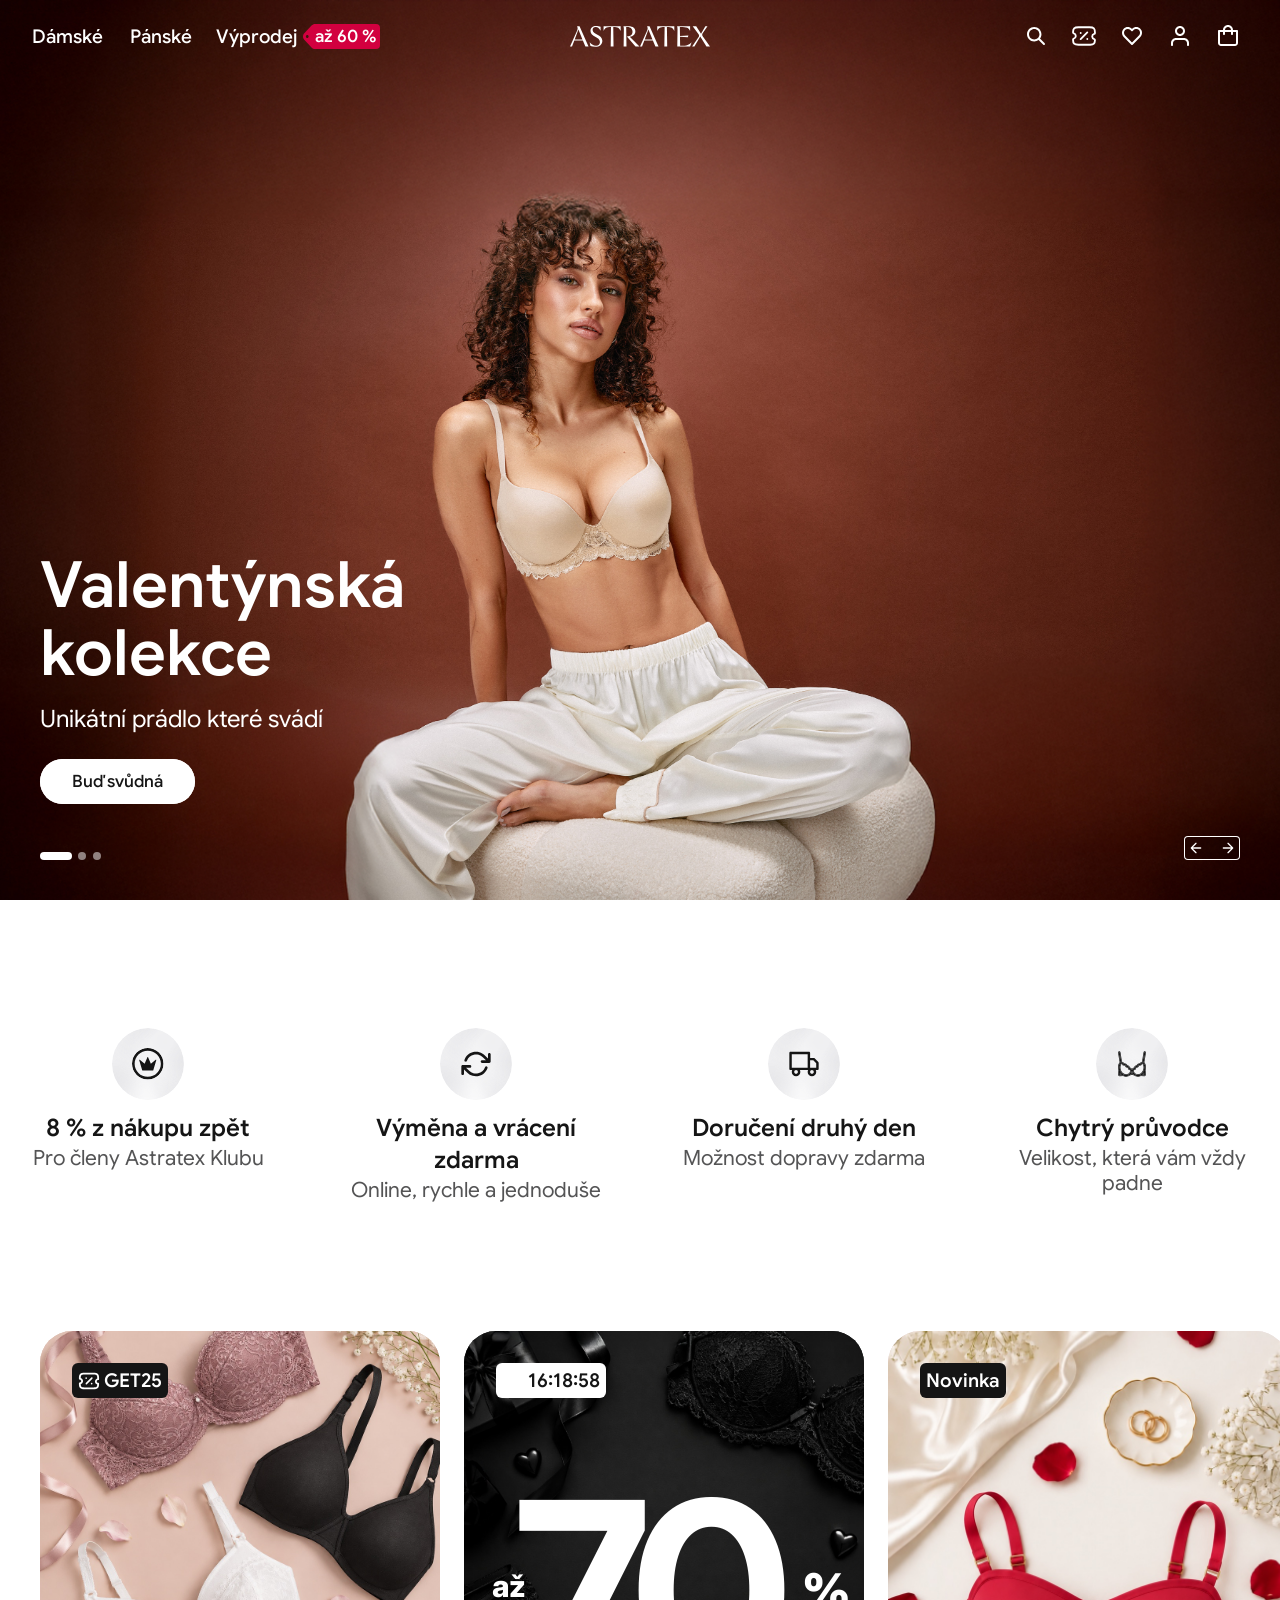
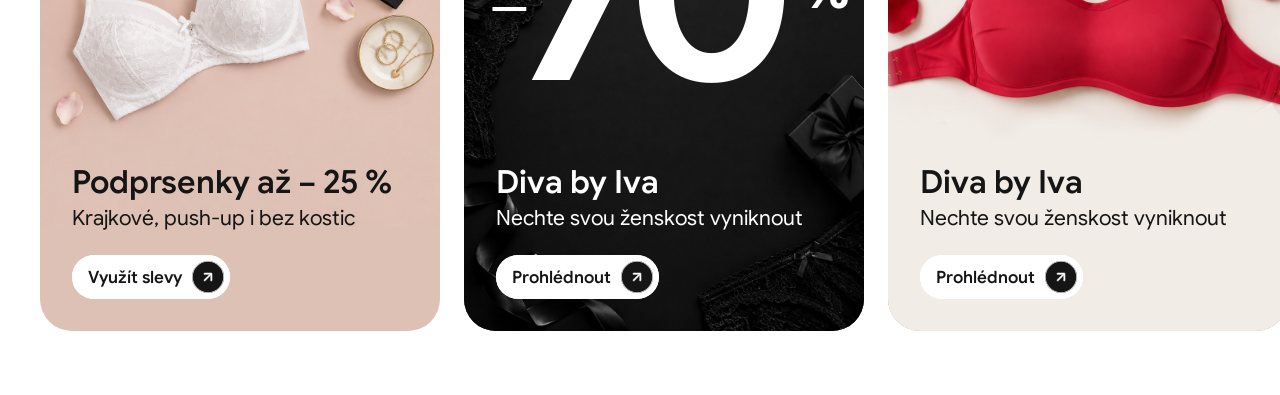
==== commit 9a0ce1b4: "Nová sada pěti karet pod USP 538:2899 pro desktop, 542:3492 pro mobil. Pět karet se zařadilo před st" ====
--- a/index.html
+++ b/index.html
@@ -721,7 +721,6 @@
               </span>
               <span class="mobileHit__meta">
                 <span class="mobileHit__name">Krajkové kalhotky lady Belle</span>
-                <span class="mobileHit__variant">Klasické kalhotky</span>
                 <span class="mobileHit__price">
                   <span class="mobileHit__now">490&nbsp;Kč</span>
                   <span class="mobileHit__was">645&nbsp;Kč</span>
@@ -735,7 +734,6 @@
               </span>
               <span class="mobileHit__meta">
                 <span class="mobileHit__name">Krajková podprsenka Iris Lace</span>
-                <span class="mobileHit__variant">Klasické kalhotky</span>
                 <span class="mobileHit__price">
                   <span class="mobileHit__now">490&nbsp;Kč</span>
                   <span class="mobileHit__was">645&nbsp;Kč</span>
@@ -749,7 +747,6 @@
               </span>
               <span class="mobileHit__meta">
                 <span class="mobileHit__name">Krajková podprsenka Doble push-up</span>
-                <span class="mobileHit__variant">Klasické kalhotky</span>
                 <span class="mobileHit__price">
                   <span class="mobileHit__now">490&nbsp;Kč</span>
                   <span class="mobileHit__was">645&nbsp;Kč</span>
@@ -774,7 +771,6 @@
                 </span>
                 <span class="mobileHit__meta">
                   <span class="mobileHit__name"><b>Krajkov</b>é kalhotky lady Belle</span>
-                  <span class="mobileHit__variant">Klasické kalhotky</span>
                   <span class="mobileHit__price">
                     <span class="mobileHit__now">490&nbsp;Kč</span>
                     <span class="mobileHit__was">645&nbsp;Kč</span>
@@ -788,7 +784,6 @@
                 </span>
                 <span class="mobileHit__meta">
                   <span class="mobileHit__name"><b>Krajkov</b>á podprsenka Iris Lace</span>
-                  <span class="mobileHit__variant">Klasické kalhotky</span>
                   <span class="mobileHit__price">
                     <span class="mobileHit__now">490&nbsp;Kč</span>
                     <span class="mobileHit__was">645&nbsp;Kč</span>
@@ -802,7 +797,6 @@
                 </span>
                 <span class="mobileHit__meta">
                   <span class="mobileHit__name"><b>Krajkov</b>á podprsenka Doble push-up</span>
-                  <span class="mobileHit__variant">Klasické kalhotky</span>
                   <span class="mobileHit__price">
                     <span class="mobileHit__now">490&nbsp;Kč</span>
                     <span class="mobileHit__was">645&nbsp;Kč</span>
@@ -1000,6 +994,9 @@
         </span>
         <input class="searchBar__input" type="text" placeholder="hledat produkt"
                aria-label="Hledat produkt" data-search-input data-node-id="411:12707">
+        <!-- 527:7322 — naskočí, až je v poli text; vymaže ho, panel nechá -->
+        <button class="searchBar__wipe" type="button" data-search-wipe
+                data-node-id="527:7322">Smazat</button>
         <button class="searchBar__close" type="button" aria-label="Zavřít vyhledávání"
                 data-search-close data-node-id="411:12709">
           <span class="searchBar__closeIcon"><img src="assets/search/icon-cross-24.svg" alt=""></span>
@@ -1050,7 +1047,6 @@
                 </span>
                 <div class="searchCard__meta">
                   <span class="searchCard__name">Krajkové kalhotky lady Belle</span>
-                  <span class="searchCard__variant">Klasické kalhotky</span>
                   <div class="searchCard__price">
                     <span class="searchCard__now">490&nbsp;Kč</span>
                     <span class="searchCard__old">
@@ -1068,7 +1064,6 @@
                 </span>
                 <div class="searchCard__meta">
                   <span class="searchCard__name">Krajková podprsenka Iris Lace</span>
-                  <span class="searchCard__variant">Klasické kalhotky</span>
                   <div class="searchCard__price">
                     <span class="searchCard__now">490&nbsp;Kč</span>
                     <span class="searchCard__old">
@@ -1086,7 +1081,6 @@
                 </span>
                 <div class="searchCard__meta">
                   <span class="searchCard__name">Krajková podprsenka Doble push-up</span>
-                  <span class="searchCard__variant">Klasické kalhotky</span>
                   <div class="searchCard__price">
                     <span class="searchCard__now">490&nbsp;Kč</span>
                     <span class="searchCard__old">
@@ -1102,7 +1096,6 @@
                 </span>
                 <div class="searchCard__meta">
                   <span class="searchCard__name">Krajková podprsenka evolution</span>
-                  <span class="searchCard__variant">Klasické kalhotky</span>
                   <div class="searchCard__price">
                     <span class="searchCard__now">490&nbsp;Kč</span>
                     <span class="searchCard__old">
@@ -1120,7 +1113,6 @@
                 </span>
                 <div class="searchCard__meta">
                   <span class="searchCard__name">Krajkové body Diva by Iva</span>
-                  <span class="searchCard__variant">Klasické kalhotky</span>
                   <div class="searchCard__price">
                     <span class="searchCard__now">490&nbsp;Kč</span>
                     <span class="searchCard__old">
@@ -1138,7 +1130,6 @@
                 </span>
                 <div class="searchCard__meta">
                   <span class="searchCard__name">Krajkové body perfect Lace</span>
-                  <span class="searchCard__variant">Klasické kalhotky</span>
                   <div class="searchCard__price">
                     <span class="searchCard__now">490&nbsp;Kč</span>
                     <span class="searchCard__old">
@@ -1156,7 +1147,6 @@
                 </span>
                 <div class="searchCard__meta">
                   <span class="searchCard__name">Krajkové kalhotky lady Belle</span>
-                  <span class="searchCard__variant">Klasické kalhotky</span>
                   <div class="searchCard__price">
                     <span class="searchCard__now">490&nbsp;Kč</span>
                     <span class="searchCard__old">
@@ -1174,7 +1164,6 @@
                 </span>
                 <div class="searchCard__meta">
                   <span class="searchCard__name">Krajková podprsenka Iris Lace</span>
-                  <span class="searchCard__variant">Klasické kalhotky</span>
                   <div class="searchCard__price">
                     <span class="searchCard__now">490&nbsp;Kč</span>
                     <span class="searchCard__old">
@@ -1192,7 +1181,6 @@
                 </span>
                 <div class="searchCard__meta">
                   <span class="searchCard__name">Krajková podprsenka Doble push-up</span>
-                  <span class="searchCard__variant">Klasické kalhotky</span>
                   <div class="searchCard__price">
                     <span class="searchCard__now">490&nbsp;Kč</span>
                     <span class="searchCard__old">
@@ -1208,7 +1196,6 @@
                 </span>
                 <div class="searchCard__meta">
                   <span class="searchCard__name">Krajková podprsenka evolution</span>
-                  <span class="searchCard__variant">Klasické kalhotky</span>
                   <div class="searchCard__price">
                     <span class="searchCard__now">490&nbsp;Kč</span>
                     <span class="searchCard__old">
@@ -1226,7 +1213,6 @@
                 </span>
                 <div class="searchCard__meta">
                   <span class="searchCard__name">Krajkové body Diva by Iva</span>
-                  <span class="searchCard__variant">Klasické kalhotky</span>
                   <div class="searchCard__price">
                     <span class="searchCard__now">490&nbsp;Kč</span>
                     <span class="searchCard__old">
@@ -1244,7 +1230,6 @@
                 </span>
                 <div class="searchCard__meta">
                   <span class="searchCard__name">Krajkové body perfect Lace</span>
-                  <span class="searchCard__variant">Klasické kalhotky</span>
                   <div class="searchCard__price">
                     <span class="searchCard__now">490&nbsp;Kč</span>
                     <span class="searchCard__old">
@@ -1289,7 +1274,6 @@
                 </span>
                 <div class="searchCard__meta">
                   <span class="searchCard__name"><b>Krajkov</b>é kalhotky lady Belle</span>
-                  <span class="searchCard__variant">Klasické kalhotky</span>
                   <div class="searchCard__price">
                     <span class="searchCard__now">490&nbsp;Kč</span>
                     <span class="searchCard__old">
@@ -1307,7 +1291,6 @@
                 </span>
                 <div class="searchCard__meta">
                   <span class="searchCard__name"><b>Krajkov</b>á podprsenka Iris Lace</span>
-                  <span class="searchCard__variant">Klasické kalhotky</span>
                   <div class="searchCard__price">
                     <span class="searchCard__now">490&nbsp;Kč</span>
                     <span class="searchCard__old">
@@ -1325,7 +1308,6 @@
                 </span>
                 <div class="searchCard__meta">
                   <span class="searchCard__name"><b>Krajkov</b>á podprsenka Doble push-up</span>
-                  <span class="searchCard__variant">Klasické kalhotky</span>
                   <div class="searchCard__price">
                     <span class="searchCard__now">490&nbsp;Kč</span>
                     <span class="searchCard__old">
@@ -1341,7 +1323,6 @@
                 </span>
                 <div class="searchCard__meta">
                   <span class="searchCard__name"><b>Krajkov</b>á podprsenka evolution</span>
-                  <span class="searchCard__variant">Klasické kalhotky</span>
                   <div class="searchCard__price">
                     <span class="searchCard__now">490&nbsp;Kč</span>
                     <span class="searchCard__old">
@@ -1359,7 +1340,6 @@
                 </span>
                 <div class="searchCard__meta">
                   <span class="searchCard__name"><b>Krajkov</b>é body Diva by Iva</span>
-                  <span class="searchCard__variant">Klasické kalhotky</span>
                   <div class="searchCard__price">
                     <span class="searchCard__now">490&nbsp;Kč</span>
                     <span class="searchCard__old">
@@ -1377,7 +1357,6 @@
                 </span>
                 <div class="searchCard__meta">
                   <span class="searchCard__name"><b>Krajkov</b>é body perfect Lace</span>
-                  <span class="searchCard__variant">Klasické kalhotky</span>
                   <div class="searchCard__price">
                     <span class="searchCard__now">490&nbsp;Kč</span>
                     <span class="searchCard__old">
@@ -1557,7 +1536,143 @@
   <!-- ============ Frame 1352 — Instagram stories · 244:4428 ============ -->
   <div class="storiesRow">
   <section class="stories" data-motion data-node-id="375:3204">
-    <a class="story story--bras" href="#" style="--i: 0" data-node-id="501:5172">
+
+    <!-- ======== Nová sada · 538:2899 — text a tlačítko dole ======== -->
+    <a class="story story--flat story--flatBras" href="#" style="--i: 0" data-node-id="542:3614">
+      <span class="story__art" aria-hidden="true">
+        <img class="story__photo story__photo--flatBras" src="assets/stories/flat1-podprsenky.jpg" alt="">
+      </span>
+      <span class="story__shine" aria-hidden="true"></span>
+      <span class="story__body">
+        <span class="story__head">
+          <span class="story__badge story__badge--code" data-node-id="542:3618">
+            <img src="assets/stories/icon-coupon-24.svg" alt="Kód">
+            <span>GET25</span>
+          </span>
+        </span>
+        <span class="story__foot" data-node-id="542:3713">
+          <span class="story__copy">
+            <span class="story__title">Podprsenky až − 25 %</span>
+            <span class="story__sub">Krajkové, push-up i bez kostic</span>
+          </span>
+          <span class="story__cta" data-node-id="542:3625">
+            <span class="story__ctaLabel">Využít slevy</span>
+            <span class="story__go" aria-hidden="true">
+              <img src="assets/stories/icon-arrow-right-34.svg" alt="">
+            </span>
+          </span>
+        </span>
+      </span>
+    </a>
+
+    <a class="story story--flat story--flatFriday" href="#" style="--i: 1" data-node-id="542:3802">
+      <span class="story__art" aria-hidden="true">
+        <img class="story__photo story__photo--flatFriday" src="assets/stories/flat2-blackfriday.jpg" alt="">
+      </span>
+      <span class="story__shine" aria-hidden="true"></span>
+      <span class="story__big" aria-hidden="true" data-node-id="542:3759">
+        <span class="story__bigUnit">
+          <span class="story__bigAz">až</span>
+          <span class="story__bigBar"></span>
+        </span>
+        <span class="story__bigNum">70</span>
+        <span class="story__bigPct">%</span>
+      </span>
+      <span class="story__body">
+        <span class="story__head">
+          <!-- 542:3752 — odpočet je tu uvnitř štítku, ne vedle něj -->
+          <span class="story__badge story__badge--code story__badge--light" data-node-id="542:3752">
+            <img src="assets/stories/icon-clock-24.svg" alt="Zbývá">
+            <time data-countdown>02:45:21</time>
+          </span>
+        </span>
+        <span class="story__foot" data-node-id="542:3741">
+          <span class="story__copy">
+            <span class="story__title">Diva by Iva</span>
+            <span class="story__sub">Nechte svou ženskost vyniknout</span>
+          </span>
+          <span class="story__cta" data-node-id="542:3745">
+            <span class="story__ctaLabel">Prohlédnout</span>
+            <span class="story__go" aria-hidden="true">
+              <img src="assets/stories/icon-arrow-right-34.svg" alt="">
+            </span>
+          </span>
+        </span>
+      </span>
+    </a>
+
+    <a class="story story--flat story--flatDiva" href="#" style="--i: 2" data-node-id="542:3630">
+      <span class="story__art" aria-hidden="true">
+        <img class="story__photo story__photo--flatDiva" src="assets/stories/flat3-diva.jpg" alt="">
+        <img class="story__deco story__deco--flatDiva" src="assets/stories/flat3-vector.svg" alt="">
+      </span>
+      <span class="story__shine" aria-hidden="true"></span>
+      <span class="story__body">
+        <span class="story__head">
+          <span class="story__badge" data-node-id="542:3720">Novinka</span>
+        </span>
+        <span class="story__foot" data-node-id="542:3724">
+          <span class="story__copy">
+            <span class="story__title">Diva by Iva</span>
+            <span class="story__sub">Nechte svou ženskost vyniknout</span>
+          </span>
+          <span class="story__cta" data-node-id="542:3728">
+            <span class="story__ctaLabel">Prohlédnout</span>
+            <span class="story__go" aria-hidden="true">
+              <img src="assets/stories/icon-arrow-right-34.svg" alt="">
+            </span>
+          </span>
+        </span>
+      </span>
+    </a>
+
+    <a class="story story--flat story--flatMen" href="#" style="--i: 3" data-node-id="542:3685">
+      <span class="story__art" aria-hidden="true">
+        <img class="story__photo story__photo--flatMen" src="assets/stories/flat4-panske.jpg" alt="">
+        <!-- 548:3863 — přechod, aby text dole držel na fotce -->
+        <span class="story__scrim"></span>
+      </span>
+      <span class="story__shine" aria-hidden="true"></span>
+      <span class="story__body">
+        <span class="story__head">
+          <span class="story__badge story__badge--light" data-node-id="542:3838">až − 50 %</span>
+        </span>
+        <span class="story__foot" data-node-id="542:3842">
+          <span class="story__copy">
+            <span class="story__title">Pánské spodní prádlo</span>
+            <span class="story__sub">Na veškerý sortiment až 50% sleva</span>
+          </span>
+          <span class="story__cta" data-node-id="542:3846">
+            <span class="story__ctaLabel">Nakupovat</span>
+            <span class="story__go" aria-hidden="true">
+              <img src="assets/stories/icon-arrow-right-34.svg" alt="">
+            </span>
+          </span>
+        </span>
+      </span>
+    </a>
+
+    <a class="story story--flat story--flatDelivery" href="#" style="--i: 4" data-node-id="542:3670">
+      <span class="story__art" aria-hidden="true">
+        <img class="story__photo story__photo--flatDelivery" src="assets/stories/flat5-doprava.jpg" alt="">
+      </span>
+      <span class="story__shine" aria-hidden="true"></span>
+      <span class="story__body">
+        <span class="story__head story__head--big" data-node-id="548:3880">
+          <span class="story__shout">DOPRAVA<br>ZDARMA</span>
+        </span>
+        <span class="story__foot" data-node-id="548:3869">
+          <span class="story__cta" data-node-id="548:3873">
+            <span class="story__ctaLabel">Nakupovat</span>
+            <span class="story__go" aria-hidden="true">
+              <img src="assets/stories/icon-arrow-right-34.svg" alt="">
+            </span>
+          </span>
+        </span>
+      </span>
+    </a>
+
+    <a class="story story--bras" href="#" style="--i: 5" data-node-id="501:5172">
       <span class="story__art" aria-hidden="true">
         <img class="story__photo story__photo--bras" src="assets/stories/card1-podprsenky.png" alt="">
       </span>
@@ -1579,7 +1694,7 @@
       </span>
     </a>
 
-    <a class="story story--diva" href="#" style="--i: 1" data-node-id="503:5226">
+    <a class="story story--diva" href="#" style="--i: 6" data-node-id="503:5226">
       <span class="story__art" aria-hidden="true">
         <img class="story__photo story__photo--diva" src="assets/stories/card2-diva.jpg" alt="">
         <img class="story__deco story__deco--diva" src="assets/stories/card2-vector.svg" alt="">
@@ -1602,7 +1717,7 @@
       </span>
     </a>
 
-    <a class="story story--friday" href="#" style="--i: 2" data-node-id="375:3206">
+    <a class="story story--friday" href="#" style="--i: 7" data-node-id="375:3206">
       <span class="story__art" aria-hidden="true">
         <img class="story__photo story__photo--friday" src="assets/stories/card3-blackfriday.jpg" alt="">
         <img class="story__deco story__deco--friday" src="assets/stories/card3-vector.svg" alt="">
@@ -1633,7 +1748,7 @@
       </span>
     </a>
 
-    <a class="story story--delivery" href="#" style="--i: 3" data-node-id="507:5721">
+    <a class="story story--delivery" href="#" style="--i: 8" data-node-id="507:5721">
       <span class="story__art" aria-hidden="true">
         <img class="story__photo story__photo--delivery" src="assets/stories/card4-doprava.jpg" alt="">
       </span>
@@ -1651,7 +1766,7 @@
       </span>
     </a>
 
-    <a class="story story--men" href="#" style="--i: 4" data-node-id="506:5703">
+    <a class="story story--men" href="#" style="--i: 9" data-node-id="506:5703">
       <span class="story__art" aria-hidden="true">
         <img class="story__photo story__photo--men" src="assets/stories/card5-panske.jpg" alt="">
         <span class="story__veil"></span>
@@ -1675,31 +1790,71 @@
       </span>
     </a>
 
-    <a class="story story--coupon" href="#" style="--i: 5" data-node-id="522:2642">
+    <a class="story story--coupon story--collapsible" href="#" style="--i: 10" data-node-id="522:2642">
       <span class="story__art" aria-hidden="true">
         <img class="story__photo story__photo--bras" src="assets/stories/card1-podprsenky.png" alt="">
       </span>
       <span class="story__shine" aria-hidden="true"></span>
       <span class="story__body">
         <span class="story__head">
-          <!-- 522:2646 — štítek nese kupónový kód, proto ikona a dvě části -->
-          <span class="story__badge story__badge--code" data-node-id="522:2646">
-            <span class="story__codeWord">
-              <img src="assets/stories/icon-coupon-24.svg" alt="" aria-hidden="true">
-              Kód:
-            </span>
-            <span class="story__codeValue" data-node-id="522:2661">GET25</span>
+          <!-- 522:2937 — dva štítky vedle sebe: kupónový kód a akce -->
+          <span class="story__tags" data-node-id="522:2937">
+            <span class="story__badge story__badge--code" data-node-id="522:2938">
+              <img src="assets/stories/icon-coupon-24.svg" alt="Kód">
+              <span data-node-id="522:2942">GET25</span>
+            </span>
+            <span class="story__badge story__badge--sale" data-node-id="522:2943">2+1 Zdarma</span>
           </span>
           <span class="story__copy">
             <span class="story__title">Podprsenky<br>až − 25 %</span>
             <span class="story__sub">Krajkové, push-up i bez kostic</span>
           </span>
         </span>
-        <!-- 522:2689 → 522:2713 — kolečko se při najetí na kartu roztáhne
-             doleva v pilulku s popiskem -->
-        <span class="storyPill" data-node-id="522:2689">
-          <span class="storyPill__label">Využít slevy</span>
-          <span class="storyPill__go" aria-hidden="true">
+        <!-- 522:2689 — sbalené do kolečka; najetí na kartu z něj udělá
+             tutéž bílou pilulku, jakou mají ostatní karty -->
+        <span class="story__cta" data-node-id="522:2689">
+          <span class="story__ctaLabel">Využít slevy</span>
+          <span class="story__go" aria-hidden="true">
+            <img src="assets/stories/icon-arrow-right-34.svg" alt="">
+          </span>
+        </span>
+      </span>
+    </a>
+
+
+    <a class="story story--friday story--collapsible" href="#" style="--i: 11" data-node-id="525:3007">
+      <span class="story__art" aria-hidden="true">
+        <img class="story__photo story__photo--friday" src="assets/stories/card3-blackfriday.jpg" alt="">
+        <img class="story__deco story__deco--friday" src="assets/stories/card3-vector.svg" alt="">
+      </span>
+      <span class="story__shine" aria-hidden="true"></span>
+      <span class="story__big" aria-hidden="true" data-node-id="525:3024">
+        <span class="story__bigUnit">
+          <span class="story__bigAz">až</span>
+          <span class="story__bigBar"></span>
+        </span>
+        <span class="story__bigNum">70</span>
+        <span class="story__bigPct">%</span>
+      </span>
+      <span class="story__body">
+        <span class="story__head">
+          <!-- 525:3012 — štítek vlevo, odpočet vpravo -->
+          <span class="story__topRow" data-node-id="525:3012">
+            <span class="story__badge">Jen do neděle</span>
+            <span class="storyTimer" data-node-id="525:3015">
+              <img src="assets/stories/icon-clock-24.svg" alt="Zbývá">
+              <time data-countdown>02:45:21</time>
+            </span>
+          </span>
+          <span class="story__copy">
+            <span class="story__title">Black Friday</span>
+            <span class="story__sub">Sleva až 70 % na celý sortiment</span>
+          </span>
+        </span>
+        <!-- 525:3035 — stejné sbalené tlačítko jako na kupónové kartě -->
+        <span class="story__cta" data-node-id="525:3035">
+          <span class="story__ctaLabel">Nakupovat</span>
+          <span class="story__go" aria-hidden="true">
             <img src="assets/stories/icon-arrow-right-34.svg" alt="">
           </span>
         </span>
@@ -1708,8 +1863,8 @@
 
     <!-- 375:3207 a 375:3208 — prázdné karty z návrhu; jsou jen vidět, že
          pás pokračuje, takže nikam nevedou a čtečka je přeskočí. -->
-    <span class="story story--ghost" style="--i: 6" aria-hidden="true" data-node-id="375:3207"></span>
-    <span class="story story--ghost" style="--i: 7" aria-hidden="true" data-node-id="375:3208"></span>
+    <span class="story story--ghost" style="--i: 12" aria-hidden="true" data-node-id="375:3207"></span>
+    <span class="story story--ghost" style="--i: 13" aria-hidden="true" data-node-id="375:3208"></span>
   </section>
     <!-- 510:5746 — posun pásku o obrazovku. Levá je tatáž šipka zrcadlově;
          v návrhu není, ale bez ní se nedá vrátit. -->
--- a/styles.css
+++ b/styles.css
@@ -1952,6 +1952,33 @@
 .searchBar__input:focus { outline: none; }
 
 /* 411:12709 — Top Bar Item 40 × 40 · r10 */
+/* 527:7322 — „Smazat" se ukáže, až když je v poli text. Je to totéž
+   tlačítko jako v mobilním hledání, jen o stupeň větší sazba (14/18
+   proti 12/16). Mezeru 8 ke křížku dává `gap` celého řádku. */
+.searchBar__wipe {
+  display: none;
+  align-items: center;
+  justify-content: center;
+  height: 24px;
+  flex: 0 0 auto;
+  padding: 0 8px;
+  border: 0;
+  border-radius: 4px;
+  background: var(--neutral-n200);
+  cursor: pointer;
+  font-family: var(--font-sans);
+  font-weight: 500;
+  font-size: 14px;
+  line-height: 18px;
+  color: var(--neutral-n700);
+  white-space: nowrap;
+  transition: background-color 160ms ease;
+}
+[data-search-panel][data-query="1"] .searchBar__wipe { display: flex; }
+@media (hover: hover) {
+  .searchBar__wipe:hover { background: var(--neutral-n300); }
+}
+
 .searchBar__close {
   display: flex;
   align-items: center;
@@ -2294,7 +2321,9 @@
     transform: scale(var(--card-zoom-scale));
   }
 }
-.searchCard__meta { display: flex; flex-direction: column; gap: 4px; }
+/* 464:3463 — název a cena, mezi nimi 8. Kategorie, která tu bývala,
+   je v návrhu skrytá (464:3465). */
+.searchCard__meta { display: flex; flex-direction: column; gap: 8px; }
 /* Název smí mít dva řádky, delší se uřízne třemi tečkami. Místo na druhý
    řádek se **nedrží** — krátký název zabere jen jeden a text pod ním
    vyjede nahoru; cena pak u karet s různě dlouhým názvem nestojí na
@@ -2311,16 +2340,6 @@
           line-clamp: 2;
   overflow: hidden;
   overflow-wrap: anywhere;
-}
-.searchCard__variant {
-  font-family: var(--font-sans);
-  font-weight: 400;
-  font-size: 12px;
-  line-height: 16px;
-  color: var(--menu-label);
-  overflow: hidden;
-  text-overflow: ellipsis;
-  white-space: nowrap;
 }
 /* Cena se smí zalomit, ale jen mezi aktuální cenou a zbytkem: číslo s „Kč"
    drží pohromadě nezlomitelnou mezerou a původní cena se slevou tvoří jeden
@@ -2575,7 +2594,9 @@
   align-content: flex-start;
   justify-content: center;
   gap: 24px 32px;
-  padding: 80px 0;
+  /* 120 nahoře i dole (zadáno; návrh má 80). Spodní odsazení zároveň
+     dělá mezeru nad kartami — ty samy nahoře nic nemají. */
+  padding: 120px 0;
   background: #ffffff;
 }
 
@@ -3185,8 +3206,9 @@
   background: var(--neutral-n900);
   font-family: var(--font-sans);
   font-weight: 600;
-  font-size: 5.25cqw;
-  line-height: 6.25cqw;
+  /* 19/23 — sazba ze škály; štítek tím klesl ze 37 na 35 (zadáno) */
+  font-size: 4.75cqw;
+  line-height: 5.75cqw;
   color: var(--white);
   white-space: nowrap;
 }
@@ -3217,19 +3239,51 @@
   line-height: 6.25cqw;
   word-break: break-word;
 }
-/* 522:2646 — štítek s kupónem: ikona, „Kód:" a samotný kód.
-   Rozměry dědí po obyčejném štítku, přibývají jen mezery. */
-.story__badge--code { gap: 2cqw; }
-.story__codeWord {
+/* 525:3012 — řádek s odpočtem: štítek vlevo, zbývající čas vpravo */
+.story__topRow {
+  display: flex;
+  align-items: center;
+  justify-content: space-between;
+  width: 100%;
+}
+/* 525:3015 — 19/23 SemiBold, ikona 24. `tabular-nums` drží číslice ve
+   stejné šířce, jinak by se odpočet každou vteřinu cukal. */
+.storyTimer {
   display: inline-flex;
   align-items: center;
+  /* Stejná mezera jako ve štítku s kódem — 4 (zadáno; návrh má 8) */
   gap: 1cqw;
-}
-.story__codeWord img {
+  font-family: var(--font-sans);
+  font-weight: 600;
+  font-size: 4.75cqw;
+  line-height: 5.75cqw;
+  color: var(--white);
+  font-variant-numeric: tabular-nums;
+  white-space: nowrap;
+}
+.storyTimer img {
   display: block;
-  width: 6cqw;
-  height: 6cqw;
-}
+  width: 5.5cqw;               /* 22 (zadáno) */
+  height: 5.5cqw;
+}
+
+/* 522:2937 — na kupónové kartě jsou štítky dva vedle sebe. Rozměry
+   obou dědí po obyčejném štítku, liší se jen obsahem a barvou. */
+.story__tags {
+  display: flex;
+  align-items: flex-start;
+  gap: 4cqw;
+}
+/* 522:2938 — ikona kupónu a samotný kód, mezi nimi 4 (zadáno;
+   návrh má 8) */
+.story__badge--code { gap: 1cqw; }
+.story__badge--code img {
+  display: block;
+  width: 5.5cqw;               /* 22 (zadáno) */
+  height: 5.5cqw;
+}
+/* 522:2943 */
+.story__badge--sale { background: #dd2859; }
 
 /* 507:5741 — velký nápis místo nadpisu */
 /* 507:5741 — nápis se středí na **celou výšku karty**, ne na místo mezi
@@ -3256,6 +3310,9 @@
 
 /* 503:5619 — „až 70 %" na tmavé kartě */
 .story__big {
+  /* Násobič velikosti: nová sada karet má na mobilu „70" menší, než by
+     vyšlo z šířky karty. Ve výchozím stavu nic nemění. */
+  --big: 1;
   position: absolute;
   left: 50%;
   top: 52.25cqw;
@@ -3272,38 +3329,38 @@
   display: flex;
   flex-direction: column;
   align-items: flex-end;
-  gap: 1.281cqw;
-  margin-right: -3cqw;
+  gap: calc(1.281cqw * var(--big));
+  margin-right: calc(-3cqw * var(--big));
 }
 .story__bigAz {
   font-family: Inter, var(--font-sans);
   font-weight: 800;
-  font-size: 7.685cqw;
+  font-size: calc(7.685cqw * var(--big));
   line-height: 1;
   text-transform: lowercase;
 }
 .story__bigBar {
   display: block;
   width: 100%;
-  height: 1.067cqw;
+  height: calc(1.067cqw * var(--big));
   background: var(--white);
 }
 .story__bigNum {
   font-family: Inter, var(--font-sans);
   font-weight: 700;
-  font-size: 61.9cqw;
+  font-size: calc(61.9cqw * var(--big));
   line-height: 1.05;
-  letter-spacing: -3.714cqw;
+  letter-spacing: calc(-3.714cqw * var(--big));
 }
 .story__bigPct {
   align-self: center;
   /* Rámeček je v návrhu užší než samotný znak (34,15 proti 48), takže
      se procento o kus zasune pod nulu — bez toho by celek přetekl. */
-  width: 8.539cqw;
-  margin-left: 6cqw;
+  width: calc(8.539cqw * var(--big));
+  margin-left: calc(6cqw * var(--big));
   font-family: Inter, var(--font-sans);
   font-weight: 900;
-  font-size: 11.954cqw;
+  font-size: calc(11.954cqw * var(--big));
   line-height: 1.05;
   text-align: center;
 }
@@ -3402,94 +3459,228 @@
 }
 
 /* =========================================================
-   KUPÓNOVÁ KARTA — 522:2642 / 522:2700
-   Místo pilulky s popiskem má jen kolečko (522:2689). Teprve najetí
-   na celou kartu ho roztáhne doleva v pilulku s textem (522:2713):
-   kreslí to šířka a levé odsazení, takže kolečko zůstane stát u pravé
-   hrany a popisek se vysune zpod něj. Vše v `cqw`, takže se to zmenší
-   s kartou stejně jako zbytek sazby.
+   KARTY SE SBALENÝM TLAČÍTKEM — 522:2642, 525:3007
+   Tlačítko je na nich sbalené do kolečka (522:2689, 525:3035) a teprve
+   najetí na celou kartu z něj udělá **tutéž pilulku, jakou má karta
+   normálně**. Rozbalený stav se proto nikde nepopisuje — jen se přestane
+   platit sbalený, takže si každá karta nese své odsazení i stín.
+   Přepisují se jen obecná pravidla hoveru, která by do toho mluvila.
+
+   Pilulka nemá pevnou šířku: roste jí obsah, protože se animuje
+   `max-width` popisku, mezera a levé odsazení. Sbalená tak vyjde na
+   8 + 40 + 8 = 56 jako v návrhu a rozbalená je přesně tak široká, jak
+   si text řekne.
    ========================================================= */
-.storyPill {
-  position: relative;
-  /* Drží se dolní hrany stejně jako .story__cta; řádek v návrhu
-     (522:2693) je zarovnaný doprava. */
-  margin-top: auto;
+.story--collapsible .story__cta {
+  /* 522:2693 — řádek s tlačítkem je v návrhu zarovnaný doprava */
   align-self: flex-end;
-  display: flex;
-  align-items: center;
   justify-content: flex-end;
-  gap: 1.5cqw;
-  width: 14cqw;                 /* 56 — sbalené, jen kolečko */
-  height: 14cqw;
-  padding: 2cqw;
-  border-radius: 999px;
-  background: rgba(0, 0, 0, 0.32);
-  box-shadow: inset 0 0 0 0.7cqw var(--white);
-  backdrop-filter: blur(4.2px);
-  -webkit-backdrop-filter: blur(4.2px);
-  /* Popisek čeká za pravou hranou a odsud se vysouvá. */
+  transition:
+    gap var(--story-pill),
+    padding-left var(--story-pill),
+    background-color var(--story-pill),
+    box-shadow var(--story-pill);
+}
+/* Popisek čeká složený na nulovou šířku a vysouvá se zpod kolečka. */
+.story--collapsible .story__ctaLabel {
   overflow: hidden;
+  transition: max-width var(--story-pill), opacity var(--story-pill);
+}
+/* Kolečko tu nemá prstenec — na 1 px se roztřepil a nic nepřidával. */
+.story--collapsible .story__go {
+  box-shadow: none;
+  transition: background-color var(--story-pill), box-shadow var(--story-pill);
+}
+.story--collapsible .story__go img {
   transition:
     width var(--story-pill),
-    padding-left var(--story-pill),
-    box-shadow var(--story-pill);
-}
-/* 522:2718 — 19/23 SemiBold bílý */
-.storyPill__label {
-  flex: 0 0 auto;
-  font-family: var(--font-sans);
-  font-weight: 600;
-  font-size: 4.75cqw;
-  line-height: 5.75cqw;
+    height var(--story-pill),
+    transform var(--story-arrow);
+}
+/* Tyhle karty se nerozlévají, najetí je místo toho rozbalí. */
+.story--collapsible .story__cta::before { content: none; }
+
+/* Sbalené jen tam, kde je čím najet. Na dotyku zůstává tlačítko
+   rozbalené — jinak by se k popisku nedalo dostat vůbec. */
+@media (hover: hover) {
+  .story--collapsible:not(:hover):not(:focus-within) .story__cta {
+    gap: 0;
+    padding: 2cqw;
+    background: rgba(0, 0, 0, 0.32);
+    box-shadow: inset 0 0 0 0.7cqw var(--white);
+    backdrop-filter: blur(4.2px);
+    -webkit-backdrop-filter: blur(4.2px);
+    /* Tmavá karta přidává pilulce vržený stín; sklu nesluší. */
+    filter: none;
+  }
+  .story--collapsible:not(:hover):not(:focus-within) .story__ctaLabel {
+    max-width: 0;
+    opacity: 0;
+  }
+  /* Sbalené kolečko je průhledné: tmavý podklad dělá celá pilulka
+     a dvě vrstvy na 32 % by se sečetly. */
+  .story--collapsible:not(:hover):not(:focus-within) .story__go {
+    background: rgba(0, 0, 0, 0);
+  }
+  .story--collapsible:not(:hover):not(:focus-within) .story__go img {
+    width: 8.4cqw;              /* 33,6 — rozbalené 20 jako jinde */
+    height: 8.4cqw;
+  }
+
+  /* Rozbalené si bere vzhled karty; tady se jen ruší obecný hover,
+     který by popisek obrátil do bílé a šipku rozjel o 3 px. */
+  .story--collapsible:is(:hover, :focus-within) .story__ctaLabel {
+    color: var(--neutral-n900);
+  }
+  .story--collapsible:is(:hover, :focus-within) .story__go {
+    background: var(--neutral-n900);
+    box-shadow: none;
+  }
+  .story--collapsible:is(:hover, :focus-within) .story__go img {
+    transform: rotate(-45deg);
+    filter: none;
+  }
+}
+
+@media (prefers-reduced-motion: reduce) {
+  .story--collapsible .story__cta,
+  .story--collapsible .story__ctaLabel,
+  .story--collapsible .story__go,
+  .story--collapsible .story__go img { transition: none; }
+}
+
+/* =========================================================
+   NOVÁ SADA KARET — 538:2899
+   Štítek nahoře, **text i tlačítko dole** (`542:3713`). Kresba, nájezd
+   i lesk jsou tytéž jako u starších karet — liší se fotky, sazba
+   nadpisu (32 místo 36) a menší tlačítko (44 místo 56).
+   ========================================================= */
+.story--flat .story__foot {
+  display: flex;
+  flex-direction: column;
+  align-items: flex-start;
+  gap: 6cqw;                    /* 24 */
+  width: 100%;
+  /* Drží se dolní hrany i na kartě, kde nahoře nic není (doprava). */
+  margin-top: auto;
+}
+/* 542:3710 — 32 SemiBold, řádkování 1 */
+.story--flat .story__title { font-size: 8cqw; }
+
+/* 542:3625 — pilulka 44: menší odsazení, kolečko 32 a šipka 16 */
+.story--flat .story__cta {
+  margin-top: 0;
+  gap: 2.5cqw;                  /* 10 */
+  padding: 1.5cqw 1.5cqw 1.5cqw 4cqw;
+}
+/* 542:3626 — 17/21 */
+.story--flat .story__ctaLabel {
+  font-size: 4.25cqw;
+  line-height: 5.25cqw;
+}
+.story--flat .story__go {
+  width: 8cqw;
+  height: 8cqw;
+  box-shadow: inset 0 0 0 0.2cqw rgba(255, 255, 255, 0.8);
+}
+.story--flat .story__go img { width: 4cqw; height: 4cqw; }
+/* Rozlévání roste z kolečka, takže kopíruje jeho novou velikost. */
+.story--flat .story__cta::before {
+  right: 1.5cqw;
+  width: 8cqw;
+  height: 8cqw;
+  margin-top: -4cqw;
+}
+
+/* 542:3838, 542:3752 — světlý štítek na tmavé fotce */
+.story__badge--light {
+  background: var(--white);
+  color: var(--neutral-n900);
+}
+
+/* 548:3863 — přechod, aby text dole držel na fotce */
+.story__scrim {
+  position: absolute;
+  left: 0;
+  bottom: 0;
+  width: 117.75cqw;
+  height: 36.5cqw;
+  background: linear-gradient(
+    to bottom,
+    rgba(181, 195, 210, 0) 0%,
+    #b5c3d2 62.981%,
+    #b5c3d2 100%
+  );
+}
+
+/* ---- kresba jednotlivých karet --------------------------------- */
+/* 542:3614 — 402 × 603 na (−2, −107) */
+.story--flatBras { background: #dec1b5; }
+.story__photo--flatBras {
+  width: 100.5cqw;
+  height: 150.75cqw;
+  left: -0.5cqw;
+  top: -26.75cqw;
+}
+/* 542:3802 — 501 × 684 na střed, překlopená přes svislou osu.
+   Návrh kartu nevybarvuje (fotka ji překryje); tmavá je tu jen proto,
+   aby při načítání neprosvítala bílá. */
+.story--flatFriday {
+  background: #1c1e1f;
   color: var(--white);
-  white-space: nowrap;
-  opacity: 0;
-  transition: opacity var(--story-pill);
-}
-/* 525:3119 — kolečko uvnitř pilulky. Sbalené je průhledné: tmavý
-   podklad tam dělá celá pilulka a dvě vrstvy na 32 % by se sečetly. */
-.storyPill__go {
-  flex: 0 0 auto;
-  display: flex;
-  align-items: center;
-  justify-content: center;
-  width: 10cqw;
-  height: 10cqw;
-  border-radius: 50%;
-  background: rgba(0, 0, 0, 0);
-  transition: background-color var(--story-pill);
-}
-.storyPill__go img {
-  display: block;
-  width: 8.4cqw;                /* 33,6 — v rozbaleném stavu 24 */
-  height: 8.4cqw;
-  transform: rotate(-45deg);
-  transition: width var(--story-pill), height var(--story-pill);
-}
-
-/* Spouští to celá karta, ne tlačítko — a `:focus-within` kvůli
-   klávesnici, protože odkazem je celá karta. */
-.story--coupon:is(:hover, :focus-within) .storyPill {
-  width: 46.25cqw;              /* 185 */
-  padding-left: 6cqw;           /* 24 */
-  box-shadow: inset 0 0 0 0.5cqw var(--white);
-  backdrop-filter: blur(3px);
-  -webkit-backdrop-filter: blur(3px);
-}
-.story--coupon:is(:hover, :focus-within) .storyPill__label { opacity: 1; }
-.story--coupon:is(:hover, :focus-within) .storyPill__go {
-  background: rgba(0, 0, 0, 0.32);
-}
-.story--coupon:is(:hover, :focus-within) .storyPill__go img {
-  width: 6cqw;                  /* 24 */
-  height: 6cqw;
-}
-
-@media (prefers-reduced-motion: reduce) {
-  .storyPill,
-  .storyPill__label,
-  .storyPill__go,
-  .storyPill__go img { transition: none; }
+}
+.story__photo--flatFriday {
+  width: 125.25cqw;
+  height: 171cqw;
+  left: calc(50% + 0.125cqw);
+  top: 50%;
+  transform: translate(-50%, -50%) scaleX(-1);
+}
+.story--flatFriday .story__big { top: 32.5cqw; }
+/* 542:3630 — 476 × 630 na (50 %, −47), oblouk překlopený dolů */
+.story--flatDiva { background: linear-gradient(to bottom, #efdee2, #c0a6ae); }
+.story__photo--flatDiva {
+  width: 119cqw;
+  height: 157.5cqw;
+  left: 50%;
+  top: -11.75cqw;
+  transform: translateX(-50%);
+}
+.story__deco--flatDiva {
+  width: 125.549cqw;
+  height: 93.125cqw;
+  left: -8cqw;
+  top: 67cqw;
+  transform: scaleY(-1);
+}
+/* 542:3685 — 400 × 600 na (0, −40) */
+.story--flatMen { background: #abb9c8; }
+.story__photo--flatMen {
+  width: 100cqw;
+  height: 150cqw;
+  left: 0;
+  top: -10cqw;
+}
+/* 542:3670 — fotka přes celou kartu */
+.story--flatDelivery { background: linear-gradient(to bottom, #efdee2, #c0a6ae); }
+.story__photo--flatDelivery {
+  width: 100cqw;
+  height: 150cqw;
+  left: 50%;
+  top: 50%;
+  transform: translate(-50%, -50%);
+}
+
+@media (hover: hover) {
+  .story:hover .story__photo--flatBras { transform: scale(1.04); }
+  .story:hover .story__photo--flatFriday {
+    transform: translate(-50%, -50%) scaleX(-1) scale(1.04);
+  }
+  .story:hover .story__photo--flatDiva { transform: translateX(-50%) scale(1.04); }
+  .story:hover .story__photo--flatMen { transform: scale(1.04); }
+  .story:hover .story__photo--flatDelivery {
+    transform: translate(-50%, -50%) scale(1.04);
+  }
 }
 
 /* Lesk: šikmý světelný pruh, který přejede kartu. Jednou při nájezdu
@@ -3526,9 +3717,13 @@
   animation: storyIn var(--story-in) calc(var(--i) * var(--story-step)) both;
 }
 .stories[data-motion] .story__head,
+.stories[data-motion] .story--flat .story__copy,
 .stories[data-motion] .story__big,
 .stories[data-motion] .story__cta { opacity: 0; }
-.stories[data-motion="in"] .story__head {
+/* Nová sada má text dole u tlačítka, ne v hlavičce — nájezd je ale
+   tentýž, jen se pověsí na `.story__copy`. */
+.stories[data-motion="in"] .story__head,
+.stories[data-motion="in"] .story--flat .story__copy {
   animation: storyHeadIn var(--story-in)
              calc(var(--i) * var(--story-step) + 120ms) both;
 }
@@ -3717,10 +3912,11 @@
   .hero__nav,
   .scrollHint { display: none; }
 
-  /* ---- USP · 385:3541 — px 16 · py 40 · 2 × 2 ------------------- */
+  /* ---- USP · 385:3541 — px 16 · py 64 · 2 × 2 ------------------- */
   .usp {
     gap: 24px;
-    padding: 40px 16px;
+    /* 64 nahoře i dole (zadáno; návrh má 40) */
+    padding: 64px 16px;
   }
   .usp__item {
     flex: 0 0 calc(50% - 12px);
@@ -3805,24 +4001,65 @@
   }
   /* 510:5860 — 14/18 */
   .story__ctaLabel { font-size: 14px; line-height: 18px; }
-  /* Kupónová karta: na dotyku není na co najet, pilulka je proto rovnou
-     rozbalená a bere si rozměry tlačítek na sousedních kartách. */
-  .storyPill {
-    width: auto;
-    height: 43.429px;
-    gap: 6px;
-    padding: 5.714px 5.714px 5.714px 17.143px;
-    box-shadow: inset 0 0 0 1.429px var(--white);
-    backdrop-filter: blur(3px);
-    -webkit-backdrop-filter: blur(3px);
-  }
-  .storyPill__label { opacity: 1; font-size: 14px; line-height: 18px; }
-  .storyPill__go {
-    width: 32px;
-    height: 32px;
-    background: rgba(0, 0, 0, 0.32);
-  }
-  .storyPill__go img { width: 19.2px; height: 19.2px; }
+  /* 525:3017 — odpočet drží čitelnost jako zbytek sazby */
+  .storyTimer { font-size: 14px; line-height: 18px; }
+
+  /* ---- Nová sada · 542:3492 — 278,26 × 417,39 · r 22,26 ----------
+     Rám je 0,696 desktopu, ale sazba, odsazení ani tlačítko na to
+     měřítko nejedou — návrh je má v pevných hodnotách, takže jsou
+     i tady v pixelech. Musí stát za `.story`, jinak by ji nepřebily. */
+  .story--flat {
+    width: 278.26px;
+    height: 417.39px;
+    border-radius: 22.26px;
+  }
+  .story--flat .story__body { padding: 16px; }
+  /* 555:3930 — štítek p4 r4, 14/18, ikona 16 */
+  .story--flat .story__badge {
+    padding: 4px;
+    border-radius: 4px;
+    font-size: 14px;
+    line-height: 18px;
+  }
+  .story--flat .story__badge--code img { width: 16px; height: 16px; }
+  /* 555:3933 — text a tlačítko pod sebou, mezi nimi 16 */
+  .story--flat .story__foot { gap: 16px; }
+  .story--flat .story__copy { gap: 6px; }
+  .story--flat .story__title { font-size: 21px; line-height: 25px; }
+  .story--flat .story__sub { font-size: 14px; line-height: 18px; }
+  /* 555:3937 — pilulka 32 bez prstence, kolečko 24, šipka 16 */
+  .story--flat .story__cta {
+    gap: 8px;
+    padding: 4px 4px 4px 12px;
+    box-shadow: none;
+  }
+  .story--flat .story__ctaLabel { font-size: 14px; line-height: 18px; }
+  .story--flat .story__go {
+    width: 24px;
+    height: 24px;
+    box-shadow: none;
+  }
+  .story--flat .story__go img { width: 16px; height: 16px; }
+  .story--flat .story__cta::before {
+    right: 4px;
+    width: 24px;
+    height: 24px;
+    margin-top: -12px;
+  }
+  /* 555:3955 — „70" je tu menší, než by vyšlo ze šířky karty */
+  .story--flatFriday .story__big {
+    --big: 0.859;
+    top: 38.47cqw;
+  }
+  /* 555:3995 — 32/40 Bold */
+  .story--flat .story__shout { font-size: 32px; line-height: 40px; }
+  /* Zmenšení ikon na 22 a mezery na 4 se týká jen desktopu; na mobilu
+     by `cqw` samo spadlo ze 14,4 na 13,2, resp. ze 4,8 na 2,4, a tam se
+     nic měnit nemělo. */
+  .story__badge--code img,
+  .storyTimer img { width: 14.4px; height: 14.4px; }
+  .story__badge--code,
+  .storyTimer { gap: 4.8px; }
   .story__go {
     width: 32px;
     height: 32px;
@@ -3839,6 +4076,32 @@
   @media (hover: hover) {
     .story:hover .story__go { box-shadow: inset 0 0 0 0.8px rgba(21, 21, 21, 0.12); }
   }
+}
+
+/* Na dotyku jsou obě karty se sbaleným tlačítkem **sbalené napořád** —
+   není čím najet, takže by se pilulka nikdy nezavřela. Kolečko má tolik,
+   co měří bílá pilulka na sousedních kartách na výšku (5,714 + 32 +
+   5,714 = 43,43), takže je to kruh, ne ovál. Prstenec i šipka jsou
+   dopočítané ze sbaleného stavu na desktopu poměrem 43,43/56.
+
+   Musí to stát až za mobilním blokem: `.story--friday .story__cta` v něm
+   má stejnou sílu a přebilo by to levé odsazení zpátky na 17. */
+@media (max-width: 1279px) and (hover: none) {
+  .story--collapsible .story__cta {
+    gap: 0;
+    padding: 5.714px;
+    background: rgba(0, 0, 0, 0.32);
+    box-shadow: inset 0 0 0 2.17px var(--white);
+    backdrop-filter: blur(4.2px);
+    -webkit-backdrop-filter: blur(4.2px);
+    filter: none;
+  }
+  .story--collapsible .story__ctaLabel {
+    max-width: 0;
+    opacity: 0;
+  }
+  .story--collapsible .story__go { background: rgba(0, 0, 0, 0); }
+  .story--collapsible .story__go img { width: 26.9px; height: 26.9px; }
 }
 
 /* =========================================================
@@ -4501,17 +4764,6 @@
   white-space: nowrap;
 }
 .mobileHit__name b { font-weight: 700; }
-/* 442:3331 — 12/20 N600 */
-.mobileHit__variant {
-  font-family: var(--font-sans);
-  font-weight: 400;
-  font-size: 12px;
-  line-height: 20px;
-  color: var(--menu-label);
-  overflow: hidden;
-  text-overflow: ellipsis;
-  white-space: nowrap;
-}
 /* 442:3332 — cena, původní cena a sleva, mezera 8 */
 .mobileHit__price {
   display: flex;
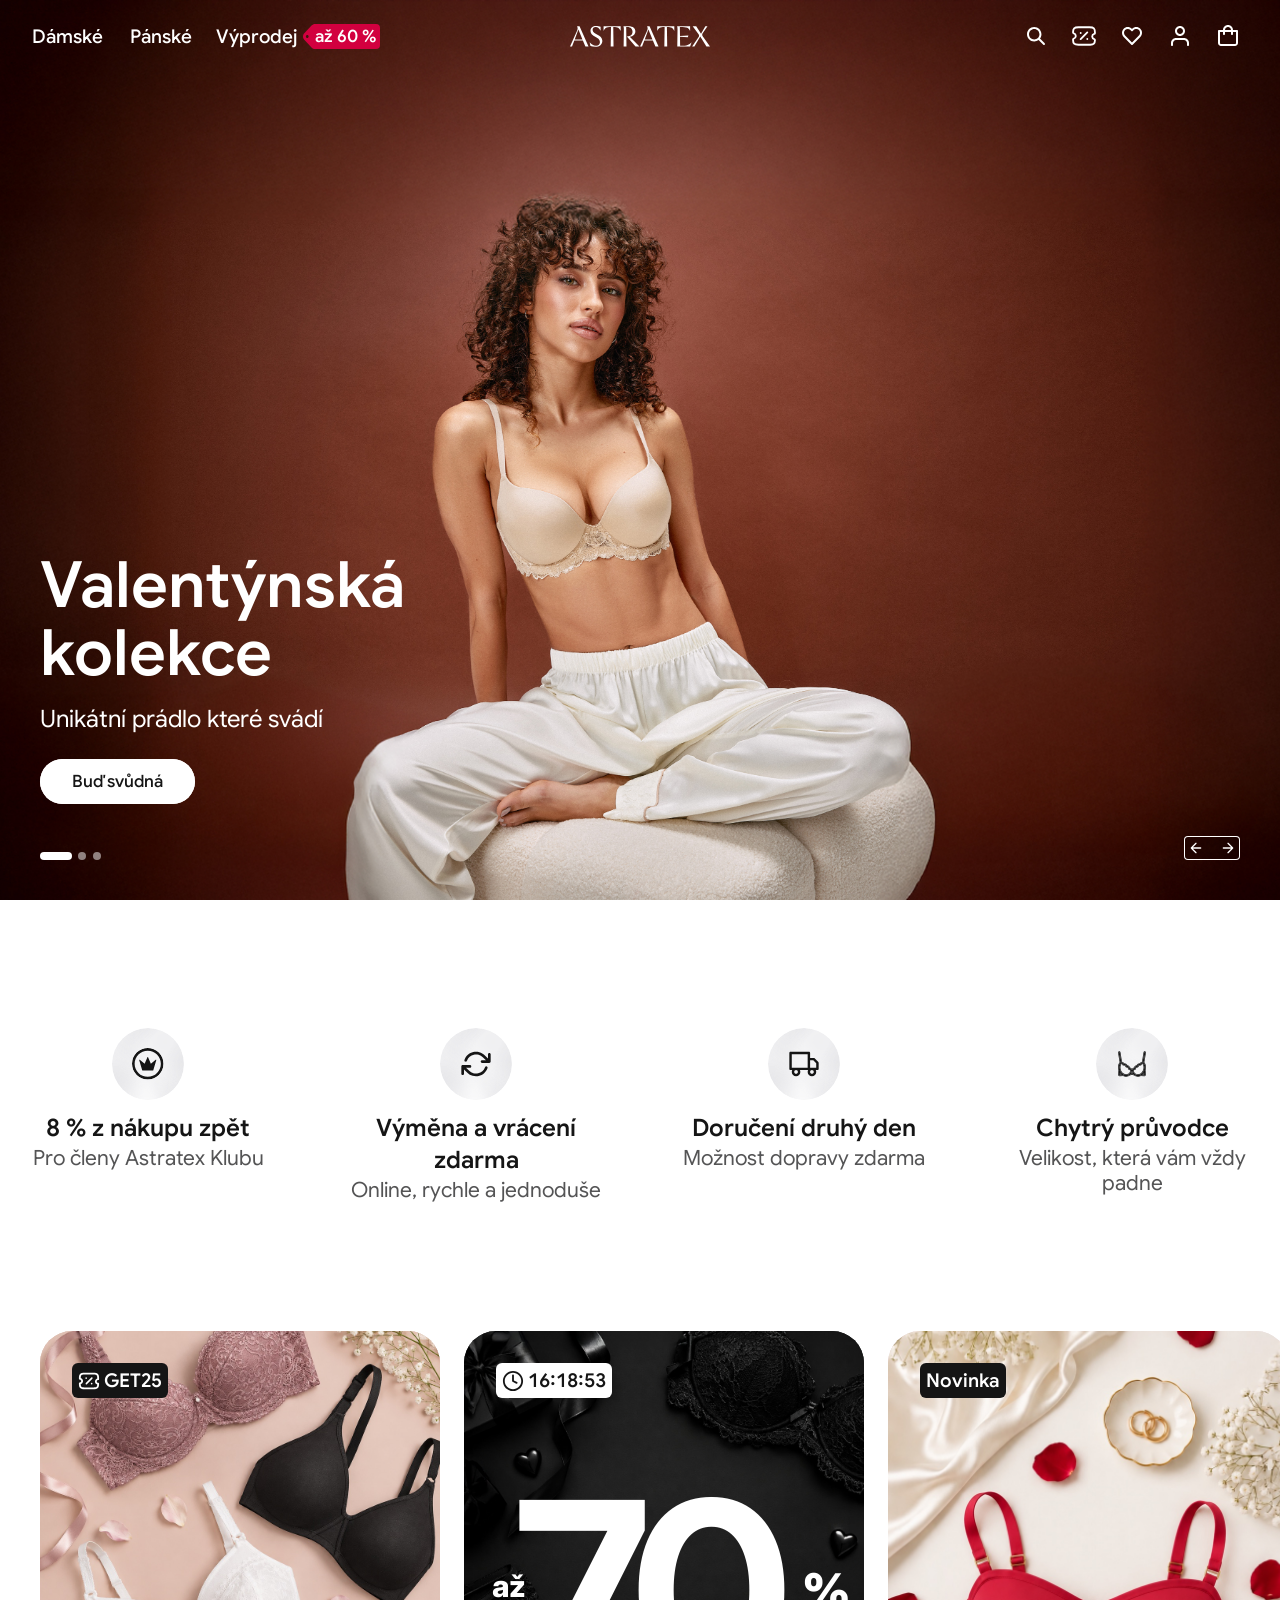
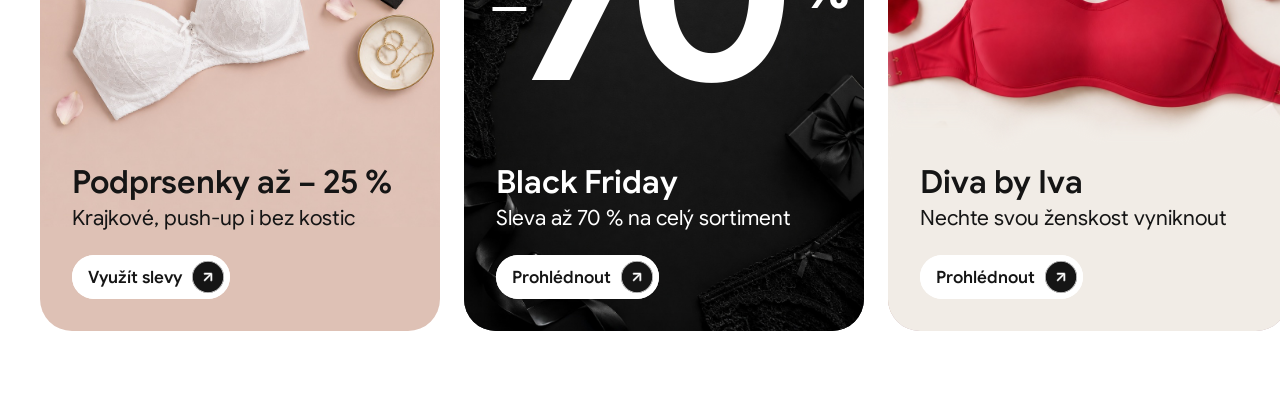
==== commit a113a267: "Tmavá ikona hodin a opravený text na nové BF kartě Ikona byla bílá na bílém štítku, takže nebyla vid" ====
--- a/index.html
+++ b/index.html
@@ -1582,14 +1582,14 @@
         <span class="story__head">
           <!-- 542:3752 — odpočet je tu uvnitř štítku, ne vedle něj -->
           <span class="story__badge story__badge--code story__badge--light" data-node-id="542:3752">
-            <img src="assets/stories/icon-clock-24.svg" alt="Zbývá">
+            <img src="assets/stories/icon-clock-dark.svg" alt="Zbývá">
             <time data-countdown>02:45:21</time>
           </span>
         </span>
         <span class="story__foot" data-node-id="542:3741">
           <span class="story__copy">
-            <span class="story__title">Diva by Iva</span>
-            <span class="story__sub">Nechte svou ženskost vyniknout</span>
+            <span class="story__title">Black Friday</span>
+            <span class="story__sub">Sleva až 70 % na celý sortiment</span>
           </span>
           <span class="story__cta" data-node-id="542:3745">
             <span class="story__ctaLabel">Prohlédnout</span>
--- a/styles.css
+++ b/styles.css
@@ -3592,6 +3592,10 @@
   margin-top: -4cqw;
 }
 
+/* Odpočet ve štítku drží číslice ve stejné šířce, jinak by se štítek
+   každou vteřinu cukal podle toho, jaká čísla zrovna padnou. */
+.story__badge time { font-variant-numeric: tabular-nums; }
+
 /* 542:3838, 542:3752 — světlý štítek na tmavé fotce */
 .story__badge--light {
   background: var(--white);
